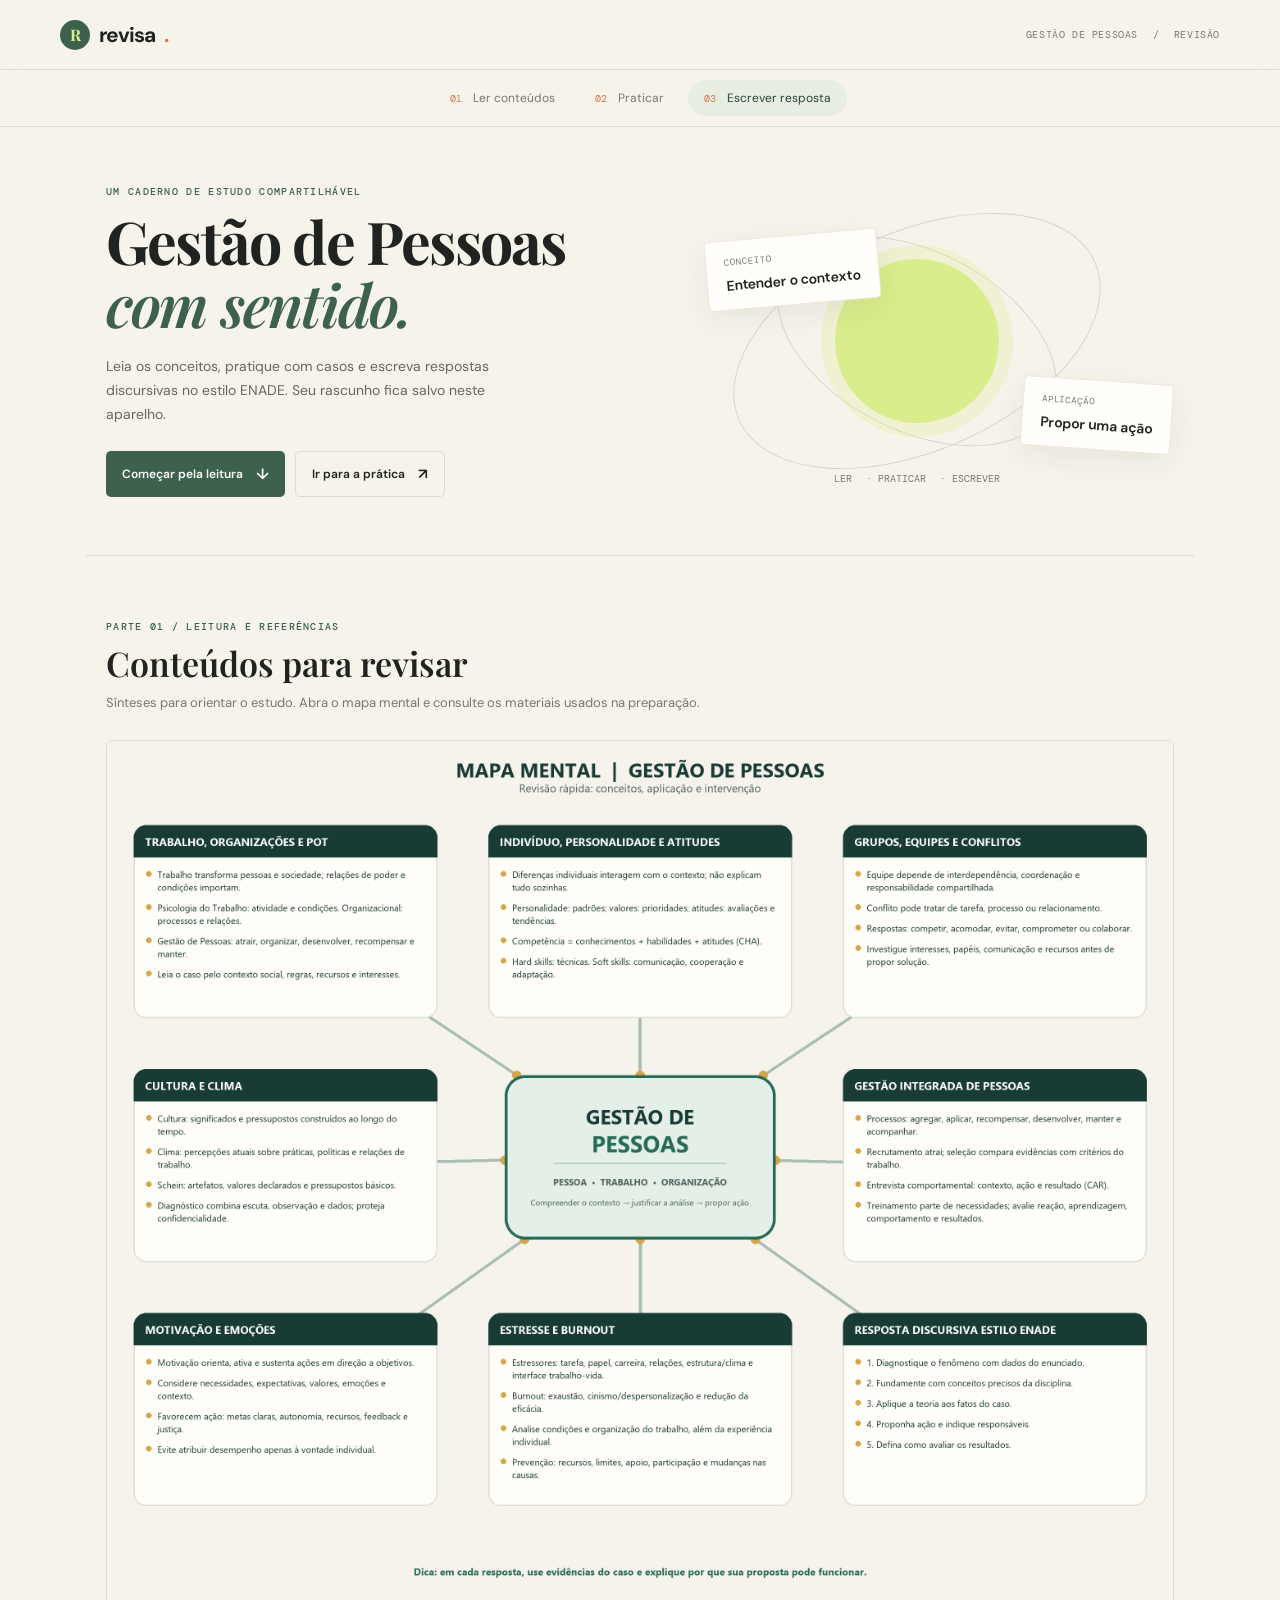
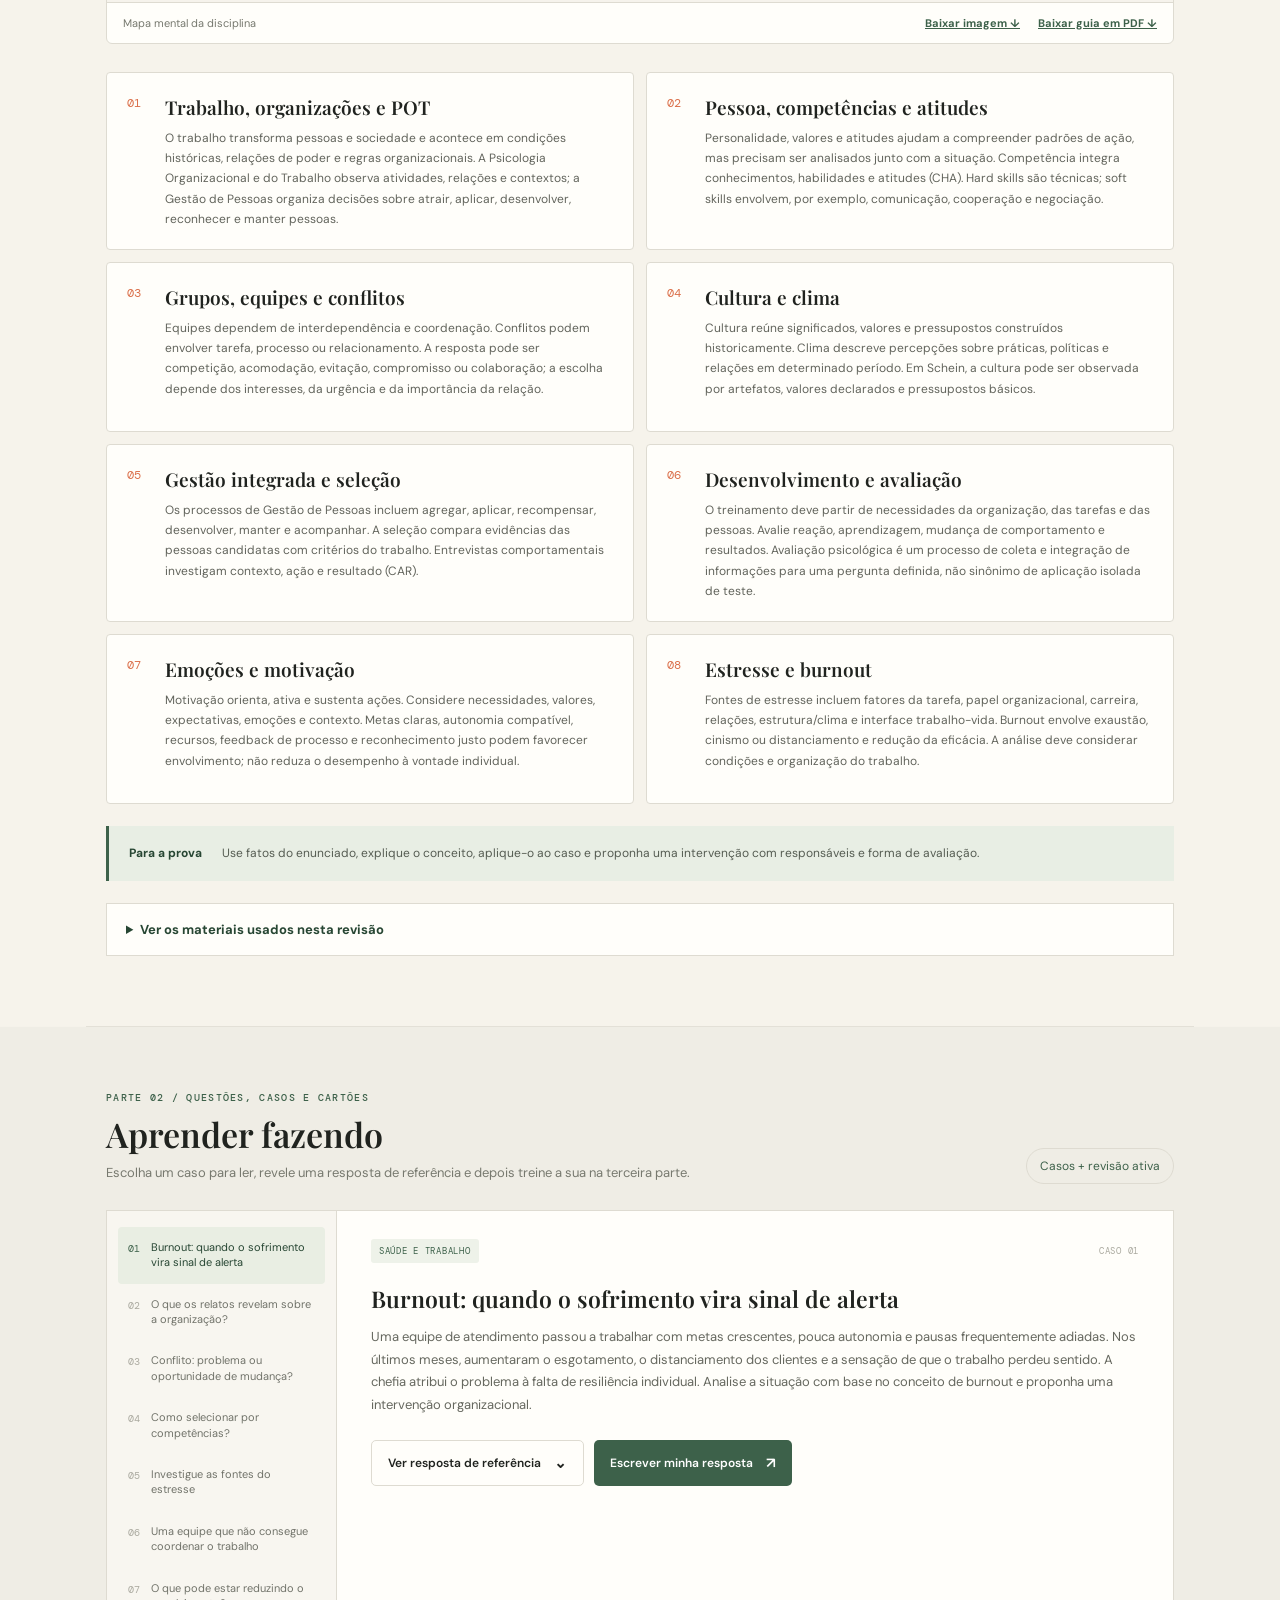
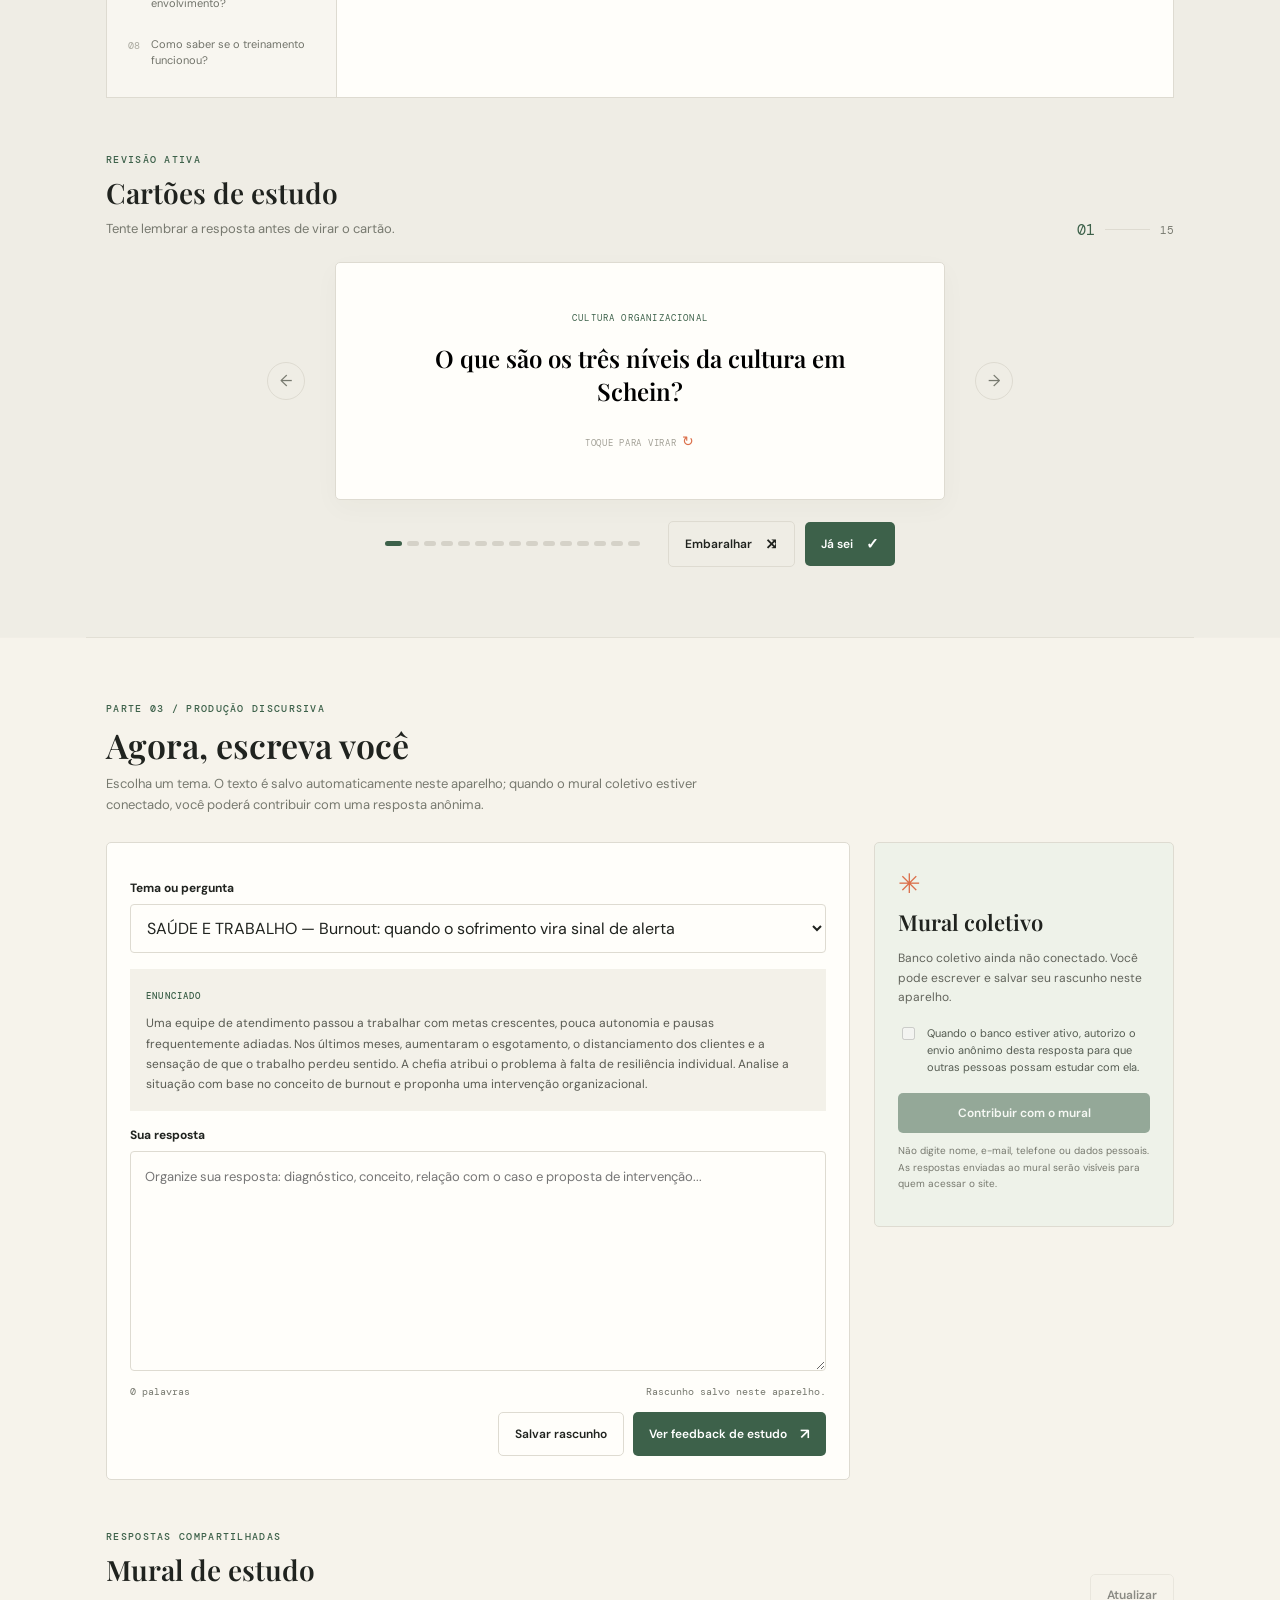
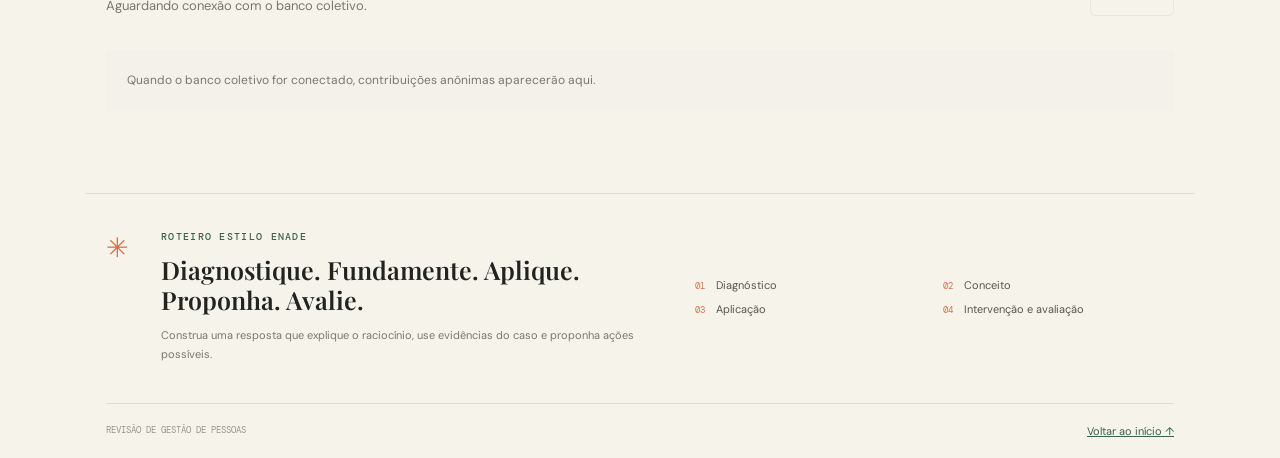
==== index.html @ c1f62694 "Expand study platform with content cases and writing" ====
<!doctype html>
<html lang="pt-BR">
<head>
  <meta charset="utf-8">
  <meta name="viewport" content="width=device-width, initial-scale=1">
  <meta name="theme-color" content="#f6f3eb">
  <meta name="description" content="Conteúdos, questões, cartões e escrita discursiva para estudar Gestão de Pessoas.">
  <title>Revisa — Gestão de Pessoas</title>
  <link rel="preconnect" href="https://fonts.googleapis.com">
  <link rel="preconnect" href="https://fonts.gstatic.com" crossorigin>
  <link href="https://fonts.googleapis.com/css2?family=DM+Mono:wght@400;500&family=DM+Sans:wght@400;500;600;700&family=Playfair+Display:wght@600;700&display=swap" rel="stylesheet">
  <link rel="stylesheet" href="styles.css">
  <script src="supabase-config.js"></script>
  <script src="app.js" defer></script>
</head>
<body>
  <header class="topbar">
    <a class="brand" href="#inicio" aria-label="Revisa, início"><span class="brand-mark">R</span>revisa<span class="brand-dot">.</span></a>
    <span class="course-label">GESTÃO DE PESSOAS <span class="topbar-sep">/</span> REVISÃO</span>
  </header>
  <nav class="part-nav" aria-label="Partes do site">
    <a class="part-link active" href="#conteudos"><span>01</span> Ler conteúdos</a>
    <a class="part-link" href="#pratica"><span>02</span> Praticar</a>
    <a class="part-link" href="#escrever"><span>03</span> Escrever resposta</a>
  </nav>
  <main id="inicio">
    <section class="hero" id="apresentacao">
      <div class="hero-copy">
        <p class="eyebrow">UM CADERNO DE ESTUDO COMPARTILHÁVEL</p>
        <h1>Gestão de Pessoas<br><em>com sentido.</em></h1>
        <p class="hero-text">Leia os conceitos, pratique com casos e escreva respostas discursivas no estilo ENADE. Seu rascunho fica salvo neste aparelho.</p>
        <div class="hero-actions"><a class="button primary" href="#conteudos">Começar pela leitura <span>↓</span></a><a class="button quiet" href="#pratica">Ir para a prática <span>↗</span></a></div>
      </div>
      <div class="hero-art" aria-hidden="true"><div class="orbit orbit-one"></div><div class="orbit orbit-two"></div><div class="sun"></div><div class="float-card card-a"><span>CONCEITO</span><b>Entender o contexto</b></div><div class="float-card card-b"><span>APLICAÇÃO</span><b>Propor uma ação</b></div><p class="art-caption">LER <span>·</span> PRATICAR <span>·</span> ESCREVER</p></div>
    </section>

    <section class="content-section" id="conteudos">
      <div class="section-heading"><div><p class="eyebrow">PARTE 01 / LEITURA E REFERÊNCIAS</p><h2>Conteúdos para revisar</h2><p class="section-sub">Sínteses para orientar o estudo. Abra o mapa mental e consulte os materiais usados na preparação.</p></div></div>
      <figure class="mindmap-card"><img src="assets/Mapa-Mental-Gestao-de-Pessoas.png" alt="Mapa mental com os temas de Gestão de Pessoas, do trabalho e cultura até motivação, burnout e resposta estilo ENADE" loading="lazy"><figcaption><span>Mapa mental da disciplina</span><span class="download-links"><a href="assets/Mapa-Mental-Gestao-de-Pessoas.png" download>Baixar imagem ↓</a><a href="assets/Guia-Revisao-Gestao-de-Pessoas.pdf" download>Baixar guia em PDF ↓</a></span></figcaption></figure>
      <div class="topic-grid">
        <article class="topic-card"><span class="topic-number">01</span><h3>Trabalho, organizações e POT</h3><p>O trabalho transforma pessoas e sociedade e acontece em condições históricas, relações de poder e regras organizacionais. A Psicologia Organizacional e do Trabalho observa atividades, relações e contextos; a Gestão de Pessoas organiza decisões sobre atrair, aplicar, desenvolver, reconhecer e manter pessoas.</p></article>
        <article class="topic-card"><span class="topic-number">02</span><h3>Pessoa, competências e atitudes</h3><p>Personalidade, valores e atitudes ajudam a compreender padrões de ação, mas precisam ser analisados junto com a situação. Competência integra conhecimentos, habilidades e atitudes (CHA). Hard skills são técnicas; soft skills envolvem, por exemplo, comunicação, cooperação e negociação.</p></article>
        <article class="topic-card"><span class="topic-number">03</span><h3>Grupos, equipes e conflitos</h3><p>Equipes dependem de interdependência e coordenação. Conflitos podem envolver tarefa, processo ou relacionamento. A resposta pode ser competição, acomodação, evitação, compromisso ou colaboração; a escolha depende dos interesses, da urgência e da importância da relação.</p></article>
        <article class="topic-card"><span class="topic-number">04</span><h3>Cultura e clima</h3><p>Cultura reúne significados, valores e pressupostos construídos historicamente. Clima descreve percepções sobre práticas, políticas e relações em determinado período. Em Schein, a cultura pode ser observada por artefatos, valores declarados e pressupostos básicos.</p></article>
        <article class="topic-card"><span class="topic-number">05</span><h3>Gestão integrada e seleção</h3><p>Os processos de Gestão de Pessoas incluem agregar, aplicar, recompensar, desenvolver, manter e acompanhar. A seleção compara evidências das pessoas candidatas com critérios do trabalho. Entrevistas comportamentais investigam contexto, ação e resultado (CAR).</p></article>
        <article class="topic-card"><span class="topic-number">06</span><h3>Desenvolvimento e avaliação</h3><p>O treinamento deve partir de necessidades da organização, das tarefas e das pessoas. Avalie reação, aprendizagem, mudança de comportamento e resultados. Avaliação psicológica é um processo de coleta e integração de informações para uma pergunta definida, não sinônimo de aplicação isolada de teste.</p></article>
        <article class="topic-card"><span class="topic-number">07</span><h3>Emoções e motivação</h3><p>Motivação orienta, ativa e sustenta ações. Considere necessidades, valores, expectativas, emoções e contexto. Metas claras, autonomia compatível, recursos, feedback de processo e reconhecimento justo podem favorecer envolvimento; não reduza o desempenho à vontade individual.</p></article>
        <article class="topic-card"><span class="topic-number">08</span><h3>Estresse e burnout</h3><p>Fontes de estresse incluem fatores da tarefa, papel organizacional, carreira, relações, estrutura/clima e interface trabalho-vida. Burnout envolve exaustão, cinismo ou distanciamento e redução da eficácia. A análise deve considerar condições e organização do trabalho.</p></article>
      </div>
      <aside class="study-callout"><strong>Para a prova</strong><span>Use fatos do enunciado, explique o conceito, aplique-o ao caso e proponha uma intervenção com responsáveis e forma de avaliação.</span></aside>
      <details class="sources"><summary>Ver os materiais usados nesta revisão</summary><div class="source-content"><p>As sínteses, os cartões, os estudos de caso e o mapa mental foram preparados a partir dos materiais da disciplina abaixo. Consulte os arquivos da aula para aprofundar cada tema.</p><ul>
        <li>Estudo dirigido — Gestão de Pessoas (2026.2)</li>
        <li>Contrato Pedagógico 26.2 — Gestão de Pessoas</li>
        <li>Cronograma 2026-2 — UC Gestão de Pessoas</li>
        <li>Atividade de Consultoria em Psicologia Organizacional</li>
        <li>Aula: Sentimentos, Emoções e Motivação</li>
        <li>Aula: Ética Profissional e Competências para a atuação do psicólogo</li>
        <li>E-book: Competências para a atuação em Psicologia Organizacional e do Trabalho</li>
        <li>Aula: Avaliação Psicológica nas Organizações</li>
        <li>Aula: Dinâmica de Grupo nas Organizações</li>
        <li>Aula: Relações Interpessoais e Conflito</li>
        <li>Aula: Seleção por Competência</li>
      </ul><p class="source-note">O estudo dirigido orienta a priorização dos conteúdos. As respostas-modelo do site são exemplos para estudo, não gabaritos oficiais.</p></div></details>
    </section>

    <section id="pratica" class="content-section alternate">
      <div class="section-heading"><div><p class="eyebrow">PARTE 02 / QUESTÕES, CASOS E CARTÕES</p><h2>Aprender fazendo</h2><p class="section-sub">Escolha um caso para ler, revele uma resposta de referência e depois treine a sua na terceira parte.</p></div><div class="pill">Casos + revisão ativa</div></div>
      <div class="practice-layout"><aside class="question-list" id="questionList" aria-label="Escolher estudo de caso"></aside><article class="question-panel"><div class="question-meta"><span id="questionCategory" class="tag">ESTUDO DE CASO</span><span id="questionNumber">CASO 01</span></div><h3 id="questionTitle"></h3><p id="questionPrompt" class="case-text"></p><div class="case-actions"><button id="showModel" class="button quiet">Ver resposta de referência <span>⌄</span></button><button id="goWrite" class="button primary">Escrever minha resposta <span>↗</span></button></div><div id="modelAnswer" class="model-answer" hidden></div></article></div>
      <div class="flashcard-section"><div class="section-heading compact"><div><p class="eyebrow">REVISÃO ATIVA</p><h2>Cartões de estudo</h2><p class="section-sub">Tente lembrar a resposta antes de virar o cartão.</p></div><div class="card-counter"><span id="currentCard">01</span><span class="counter-line"></span><span id="totalCards">15</span></div></div><div class="flashcard-wrap"><button class="round-arrow" id="prevCard" aria-label="Cartão anterior">←</button><button class="flashcard" id="flashcard" aria-label="Virar cartão"><span id="cardTopic" class="card-topic"></span><span id="cardFace" class="card-face"></span><span id="cardHint" class="card-hint">TOQUE PARA VIRAR <span>↻</span></span></button><button class="round-arrow" id="nextCard" aria-label="Próximo cartão">→</button></div><div class="card-controls"><div class="dots" id="cardDots"></div><button class="button quiet" id="shuffleCards">Embaralhar <span>⤨</span></button><button class="button primary" id="knowCard">Já sei <span>✓</span></button></div></div>
    </section>

    <section id="escrever" class="content-section">
      <div class="section-heading"><div><p class="eyebrow">PARTE 03 / PRODUÇÃO DISCURSIVA</p><h2>Agora, escreva você</h2><p class="section-sub">Escolha um tema. O texto é salvo automaticamente neste aparelho; quando o mural coletivo estiver conectado, você poderá contribuir com uma resposta anônima.</p></div></div>
      <div class="writing-layout"><div class="writing-controls"><label for="writingTopic">Tema ou pergunta</label><select id="writingTopic"></select><div class="writing-prompt"><span class="eyebrow">ENUNCIADO</span><p id="writingPrompt"></p></div><label for="writingAnswer">Sua resposta</label><textarea id="writingAnswer" maxlength="6000" placeholder="Organize sua resposta: diagnóstico, conceito, relação com o caso e proposta de intervenção..."></textarea><div class="write-meta"><span id="writeWordCount">0 palavras</span><span id="saveStatus" role="status">Rascunho salvo neste aparelho.</span></div><div class="write-actions"><button id="saveDraft" class="button quiet">Salvar rascunho</button><button id="checkWriting" class="button primary">Ver feedback de estudo <span>↗</span></button></div><div id="writingFeedback" class="feedback" hidden aria-live="polite"></div></div><aside class="contribute-panel"><div class="contribute-icon">✳</div><h3>Mural coletivo</h3><p id="cloudStatus">Banco coletivo ainda não conectado. Você pode escrever e salvar seu rascunho neste aparelho.</p><label class="consent-row"><input type="checkbox" id="shareAnswer" disabled><span>Quando o banco estiver ativo, autorizo o envio anônimo desta resposta para que outras pessoas possam estudar com ela.</span></label><button id="submitContribution" class="button primary" disabled>Contribuir com o mural</button><p class="privacy-note">Não digite nome, e-mail, telefone ou dados pessoais. As respostas enviadas ao mural serão visíveis para quem acessar o site.</p></aside></div>
      <section class="community-board" aria-labelledby="communityTitle"><div class="section-heading compact"><div><p class="eyebrow">RESPOSTAS COMPARTILHADAS</p><h2 id="communityTitle">Mural de estudo</h2><p class="section-sub" id="communityState">Aguardando conexão com o banco coletivo.</p></div><button id="refreshCommunity" class="button quiet" disabled>Atualizar</button></div><div id="communityAnswers" class="community-list"><p class="empty-state">Quando o banco coletivo for conectado, contribuições anônimas aparecerão aqui.</p></div></section>
    </section>

    <section class="method-section"><div class="method-mark">✳</div><div><p class="eyebrow">ROTEIRO ESTILO ENADE</p><h2>Diagnostique. Fundamente. Aplique. Proponha. Avalie.</h2><p>Construa uma resposta que explique o raciocínio, use evidências do caso e proponha ações possíveis.</p></div><div class="method-steps"><span><b>01</b> Diagnóstico</span><span><b>02</b> Conceito</span><span><b>03</b> Aplicação</span><span><b>04</b> Intervenção e avaliação</span></div></section>
    <footer><span>REVISÃO DE GESTÃO DE PESSOAS</span><a href="#conteudos">Voltar ao início ↑</a></footer>
  </main>
</body>
</html>
---- styles.css ----
:root{--paper:#f6f3eb;--ink:#20231f;--muted:#77796f;--line:#dedbd1;--green:#3d614a;--dark:#274633;--lime:#d9ed8c;--orange:#db704b;--white:#fffefa;--mono:'DM Mono',monospace;--sans:'DM Sans',sans-serif;--serif:'Playfair Display',serif}*{box-sizing:border-box}html{scroll-behavior:smooth;scroll-padding-top:125px}body{margin:0;background:var(--paper);color:var(--ink);font-family:var(--sans)}button,textarea,select{font:inherit}a{color:inherit}.topbar{height:70px;padding:0 max(calc((100% - 1160px)/2),32px);display:flex;align-items:center;border-bottom:1px solid var(--line);gap:22px}.brand{display:flex;align-items:center;gap:9px;text-decoration:none;color:var(--ink);font-size:21px;font-weight:700;letter-spacing:-1px}.brand-mark{height:30px;width:30px;border-radius:50%;background:var(--green);color:var(--lime);display:grid;place-items:center;font:700 16px var(--serif)}.brand-dot{color:var(--orange)}.course-label{font:10px var(--mono);color:var(--muted);margin-left:auto;letter-spacing:.06em}.topbar-sep{padding:0 8px}.part-nav{position:sticky;top:0;z-index:10;display:flex;justify-content:center;gap:8px;padding:10px 16px;background:#f6f3ebed;border-bottom:1px solid var(--line);backdrop-filter:blur(12px)}.part-link{padding:10px 16px;text-decoration:none;color:var(--muted);font-size:12px;border-radius:30px}.part-link span{font:10px var(--mono);color:var(--orange);padding-right:8px}.part-link:hover,.part-link.active{background:#e8ede2;color:var(--dark)}main{max-width:1160px;margin:auto;padding:0 26px}.hero{min-height:395px;display:grid;grid-template-columns:1fr 1fr;align-items:center;border-bottom:1px solid var(--line);overflow:hidden}.hero-copy{padding:58px 0 58px 20px}.eyebrow{font:500 10px var(--mono);letter-spacing:.13em;color:var(--green);margin:0 0 12px}.hero h1{font:700 clamp(40px,5vw,59px)/1.06 var(--serif);letter-spacing:-1.8px;margin:0}.hero h1 em{color:var(--green);font-weight:600}.hero-text{color:#66685f;max-width:440px;line-height:1.7;font-size:14px;margin:20px 0 25px}.hero-actions,.case-actions{display:flex;gap:10px;flex-wrap:wrap}.button{display:inline-flex;align-items:center;justify-content:center;border:0;text-decoration:none;padding:12px 16px;border-radius:5px;cursor:pointer;font-size:12px;font-weight:600;transition:transform .15s,background .15s}.button:hover{transform:translateY(-2px)}.button span{padding-left:13px;font-size:15px}.primary{background:var(--green);color:white}.primary:hover{background:var(--dark)}.quiet{background:transparent;border:1px solid var(--line);color:var(--ink)}.button:disabled{opacity:.5;cursor:not-allowed;transform:none}.hero-art{height:330px;position:relative;display:grid;place-items:center}.orbit{border:1px solid #d9d6ca;border-radius:50%;position:absolute;transform:rotate(-24deg)}.orbit-one{width:390px;height:220px}.orbit-two{width:300px;height:180px;transform:rotate(27deg)}.sun{width:164px;height:164px;background:var(--lime);border-radius:50%;position:absolute;box-shadow:0 0 0 14px #d9ed8c44}.float-card{position:absolute;z-index:2;display:flex;flex-direction:column;gap:8px;padding:15px 18px;background:var(--white);box-shadow:0 9px 30px #25291a12;border:1px solid #ece9df;border-radius:5px;transform:rotate(-5deg)}.float-card span{font:9px var(--mono);letter-spacing:.1em;color:var(--muted)}.float-card b{font:600 14px var(--sans)}.card-a{top:59px;left:12%}.card-b{right:4%;bottom:56px;transform:rotate(4deg)}.art-caption{position:absolute;bottom:11px;font:10px var(--mono);color:var(--muted)}.art-caption span{color:var(--orange);padding-left:8px}.content-section{padding:64px 20px 70px;border-bottom:1px solid var(--line);scroll-margin-top:75px}.alternate{background:#efede5;box-shadow:0 0 0 100vmax #efede5;clip-path:inset(0 -100vmax)}.section-heading{display:flex;justify-content:space-between;align-items:end;gap:15px;margin-bottom:26px}.section-heading h2{font:600 34px/1.1 var(--serif);margin:0}.section-sub{color:var(--muted);font-size:13px;line-height:1.6;margin:10px 0 0;max-width:650px}.pill{border:1px solid var(--line);border-radius:30px;padding:9px 13px;color:var(--green);font-size:12px;white-space:nowrap}.mindmap-card{margin:0 0 28px;background:var(--white);border:1px solid var(--line);border-radius:6px;overflow:hidden}.mindmap-card img{display:block;width:100%;height:auto}.mindmap-card figcaption{display:flex;justify-content:space-between;gap:12px;padding:13px 16px;border-top:1px solid var(--line);font-size:11px;color:var(--muted)}.mindmap-card a{color:var(--green);font-weight:700}.topic-grid{display:grid;grid-template-columns:repeat(2,1fr);gap:12px}.topic-card{position:relative;background:var(--white);border:1px solid var(--line);padding:21px 23px 19px 58px;min-height:170px;border-radius:4px}.topic-card h3{font:600 19px var(--serif);margin:0 0 8px}.topic-card p{font-size:12px;line-height:1.7;color:#62645c;margin:0}.topic-number{position:absolute;left:20px;top:22px;font:12px var(--mono);color:var(--orange)}.study-callout{display:flex;gap:20px;align-items:baseline;margin:22px 0;padding:18px 20px;background:#e8eee4;border-left:3px solid var(--green);font-size:12px;line-height:1.6;color:#555c52}.study-callout strong{color:var(--dark);white-space:nowrap}.sources{border:1px solid var(--line);background:var(--white);margin-top:18px}.sources summary{padding:17px 19px;cursor:pointer;font-size:13px;font-weight:700;color:var(--dark)}.source-content{padding:0 20px 18px;font-size:12px;line-height:1.7;color:#62645c}.source-content ul{columns:2;padding-left:18px}.source-content li{break-inside:avoid;padding:2px 9px 2px 0}.source-note{padding:12px;background:#f2f0e8}.practice-layout{display:grid;grid-template-columns:230px 1fr;border:1px solid var(--line);background:var(--white);min-height:380px}.question-list{padding:16px 11px;border-right:1px solid var(--line);background:#f8f6f0}.question-choice{width:100%;text-align:left;background:none;border:0;padding:13px 10px;border-radius:4px;cursor:pointer;display:flex;gap:11px;align-items:flex-start;color:#71736a}.question-choice .q-index{font:10px var(--mono);color:#aaa99f;padding-top:2px}.question-choice span:last-child{font-size:11px;line-height:1.4}.question-choice.active{background:#e9eee3;color:var(--dark)}.question-choice.active .q-index{color:var(--green)}.question-panel{padding:28px 34px}.question-meta{display:flex;justify-content:space-between;align-items:center;font:9px var(--mono);letter-spacing:.08em;color:#aaa99f;gap:10px}.tag{background:#eef2e9;border-radius:3px;color:var(--green);padding:6px 8px}.question-panel h3{font:600 23px/1.35 var(--serif);margin:20px 0 12px}.case-text{font-size:13px;line-height:1.75;color:#66685f;margin:0 0 23px}.case-actions{display:flex;gap:10px;flex-wrap:wrap}.model-answer{margin-top:22px;background:#f6f5ee;padding:18px;border-left:3px solid var(--green);font-size:12px;line-height:1.75;color:#56584f}.flashcard-section{padding-top:55px}.compact{margin-bottom:22px}.compact h2{font-size:28px}.card-counter{display:flex;align-items:center;gap:10px;font:11px var(--mono);color:var(--muted)}.counter-line{width:45px;border-top:1px solid var(--line)}.card-counter span:first-child{font-size:15px;color:var(--green)}.flashcard-wrap{display:flex;align-items:center;justify-content:center;gap:30px}.round-arrow{border:1px solid var(--line);border-radius:50%;width:38px;height:38px;background:transparent;color:var(--muted);cursor:pointer;font-size:16px}.flashcard{width:min(610px,75%);min-height:238px;border:1px solid var(--line);border-radius:5px;background:var(--white);display:flex;flex-direction:column;align-items:center;justify-content:center;text-align:center;padding:30px 65px;cursor:pointer;box-shadow:0 8px 26px #35341d08}.flashcard.flipped{background:#edf1e7}.card-topic{font:9px var(--mono);letter-spacing:.13em;color:var(--green);margin-bottom:18px}.card-face{font:600 24px/1.4 var(--serif);max-width:480px}.card-hint{font:9px var(--mono);letter-spacing:.08em;color:#a3a197;margin-top:23px}.card-hint span{color:var(--orange);font-size:14px}.card-controls{display:flex;justify-content:center;align-items:center;gap:10px;margin:21px 0 0;flex-wrap:wrap}.dots{display:flex;gap:5px;margin-right:18px}.dot{height:5px;width:5px;border:0;border-radius:5px;background:#d5d2c8;cursor:pointer}.dot.active{width:17px;background:var(--green)}.writing-layout{display:grid;grid-template-columns:minmax(0,1fr) 300px;gap:24px}.writing-controls,.contribute-panel{border:1px solid var(--line);background:var(--white);padding:23px;border-radius:5px}.writing-controls>label{display:block;font-size:12px;font-weight:700;margin:14px 0 8px}.writing-controls select{width:100%;padding:12px;border:1px solid var(--line);background:#fffefa;color:var(--ink);border-radius:4px}.writing-prompt{margin:16px 0;padding:16px;background:#f3f1e9;font-size:12px;line-height:1.7;color:#595b53}.writing-prompt .eyebrow{font-size:9px}.writing-prompt p{margin:8px 0 0}.writing-controls textarea{width:100%;min-height:220px;resize:vertical;border:1px solid var(--line);border-radius:4px;background:#fffefa;padding:14px;font-size:13px;line-height:1.7;color:var(--ink);outline:none}.writing-controls textarea:focus{border-color:#78917a;box-shadow:0 0 0 2px #3d614a14}.write-meta{display:flex;justify-content:space-between;gap:12px;color:var(--muted);font:10px var(--mono);margin-top:9px}.write-actions{display:flex;justify-content:flex-end;gap:9px;margin-top:14px;flex-wrap:wrap}.contribute-panel{align-self:start;background:#eef2e9}.contribute-icon{font-size:27px;color:var(--orange)}.contribute-panel h3{font:600 22px var(--serif);margin:6px 0}.contribute-panel p{font-size:12px;line-height:1.65;color:#62645c}.consent-row{display:flex;gap:9px;align-items:flex-start;margin:17px 0;font-size:11px;line-height:1.55;color:#555c52}.consent-row input{margin-top:2px;accent-color:var(--green)}.contribute-panel .button{width:100%}.privacy-note{font-size:10px!important;color:#77796f!important}.feedback{margin-top:18px;border-top:1px solid var(--line);padding:18px 2px 2px}.feedback-head{display:flex;align-items:center;gap:8px;font-size:13px;font-weight:700;flex-wrap:wrap}.score-chip{font:10px var(--mono);padding:5px 8px;border-radius:20px;background:#edf2e8;color:var(--green)}.score-chip.low{background:#fbede5;color:#9b5538}.feedback p,.feedback ul{color:#5c5e56;font-size:12px;line-height:1.7}.feedback .model-answer{margin-top:12px}.community-board{margin-top:50px}.community-list{display:grid;gap:10px}.community-answer{padding:17px 19px;background:var(--white);border:1px solid var(--line);border-radius:4px}.community-answer h3{font:600 16px var(--serif);margin:0 0 8px}.community-answer p{font-size:12px;line-height:1.7;white-space:pre-wrap;color:#56584f;margin:0}.community-answer time{display:block;margin-top:10px;font:9px var(--mono);color:#8a8b81}.empty-state{padding:21px;background:#f3f1e9;color:var(--muted);font-size:12px;line-height:1.6}.method-section{margin:0 20px;padding:36px 0 40px;display:grid;grid-template-columns:40px 1fr 1fr;gap:15px;align-items:center;border-bottom:1px solid var(--line)}.method-mark{font-size:27px;color:var(--orange);align-self:start}.method-section h2{font:600 25px/1.2 var(--serif);margin:0}.method-section p:not(.eyebrow){font-size:11px;color:var(--muted);line-height:1.65;max-width:480px;margin-bottom:0}.method-steps{display:grid;grid-template-columns:1fr 1fr;gap:10px 16px;padding-left:20px}.method-steps span{font-size:11px;color:#55574f}.method-steps b{font:9px var(--mono);color:var(--orange);margin-right:8px}footer{display:flex;justify-content:space-between;padding:20px;color:#98968c;font:9px var(--mono)}footer a{font:11px var(--sans);color:var(--green)}
.download-links{display:flex;gap:18px;flex-wrap:wrap}.download-links a{white-space:nowrap}
@media(max-width:760px){html{scroll-padding-top:115px}.topbar{padding:0 18px}.course-label{font-size:9px}.part-nav{justify-content:flex-start;overflow:auto}.part-link{white-space:nowrap;padding:10px 12px}.hero{grid-template-columns:1fr;min-height:0}.hero-copy{padding:48px 6px 0}.hero-art{height:250px}.hero h1{font-size:46px}.orbit-one{width:310px}.content-section{padding:48px 4px}.section-heading{align-items:flex-start}.section-heading h2{font-size:28px}.topic-grid{grid-template-columns:1fr}.topic-card{min-height:0}.source-content ul{columns:1}.study-callout{align-items:flex-start;flex-direction:column;gap:5px}.practice-layout{grid-template-columns:1fr}.question-list{display:flex;overflow:auto;border-right:0;border-bottom:1px solid var(--line);padding:8px}.question-choice{min-width:150px;width:auto}.question-panel{padding:22px 18px}.question-panel h3{font-size:21px}.flashcard-wrap{gap:10px}.flashcard{width:calc(100% - 84px);min-height:245px;padding:25px 23px}.card-face{font-size:21px}.card-controls{gap:5px}.dots{margin-right:7px}.writing-layout{grid-template-columns:1fr}.writing-controls,.contribute-panel{padding:17px}.write-meta{flex-direction:column}.method-section{margin:0 4px;grid-template-columns:30px 1fr;gap:10px}.method-section h2{font-size:23px}.method-steps{grid-column:2;padding:10px 0 0}footer{padding:17px 4px;font-size:8px}}
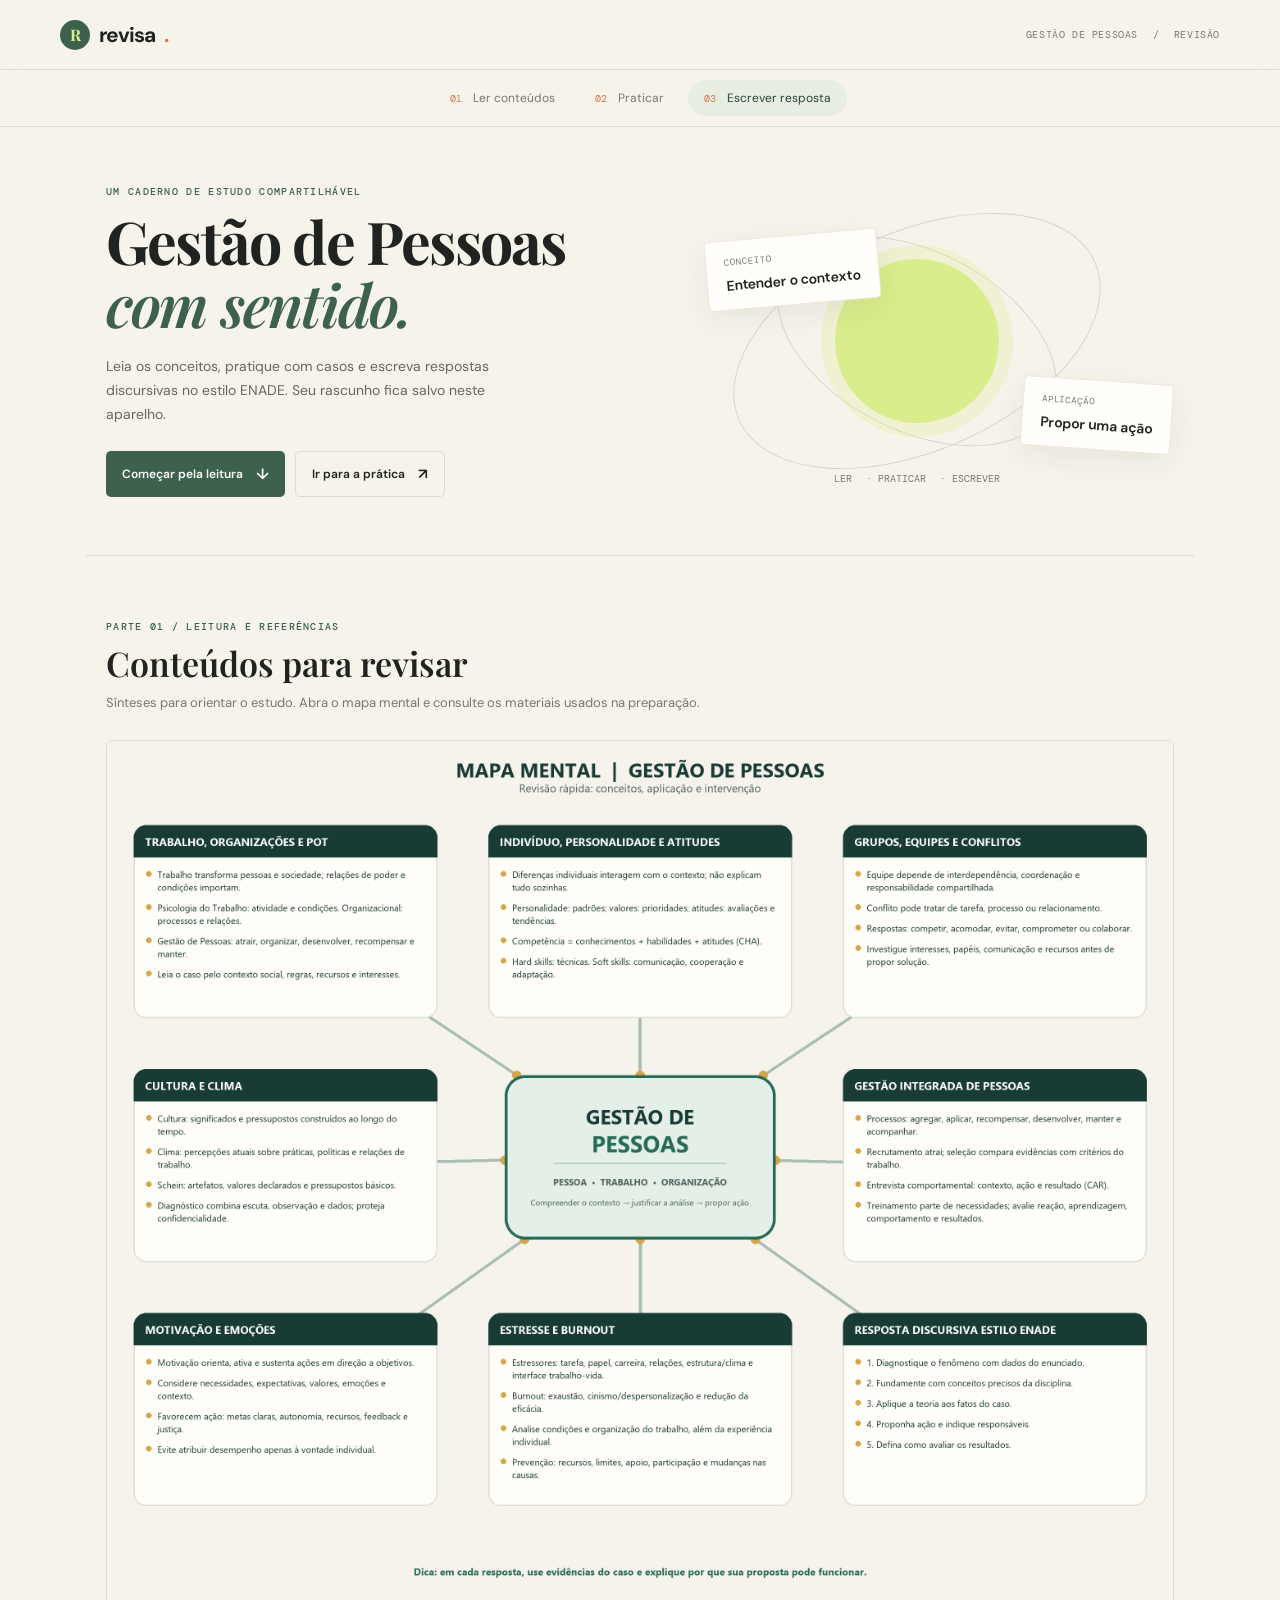
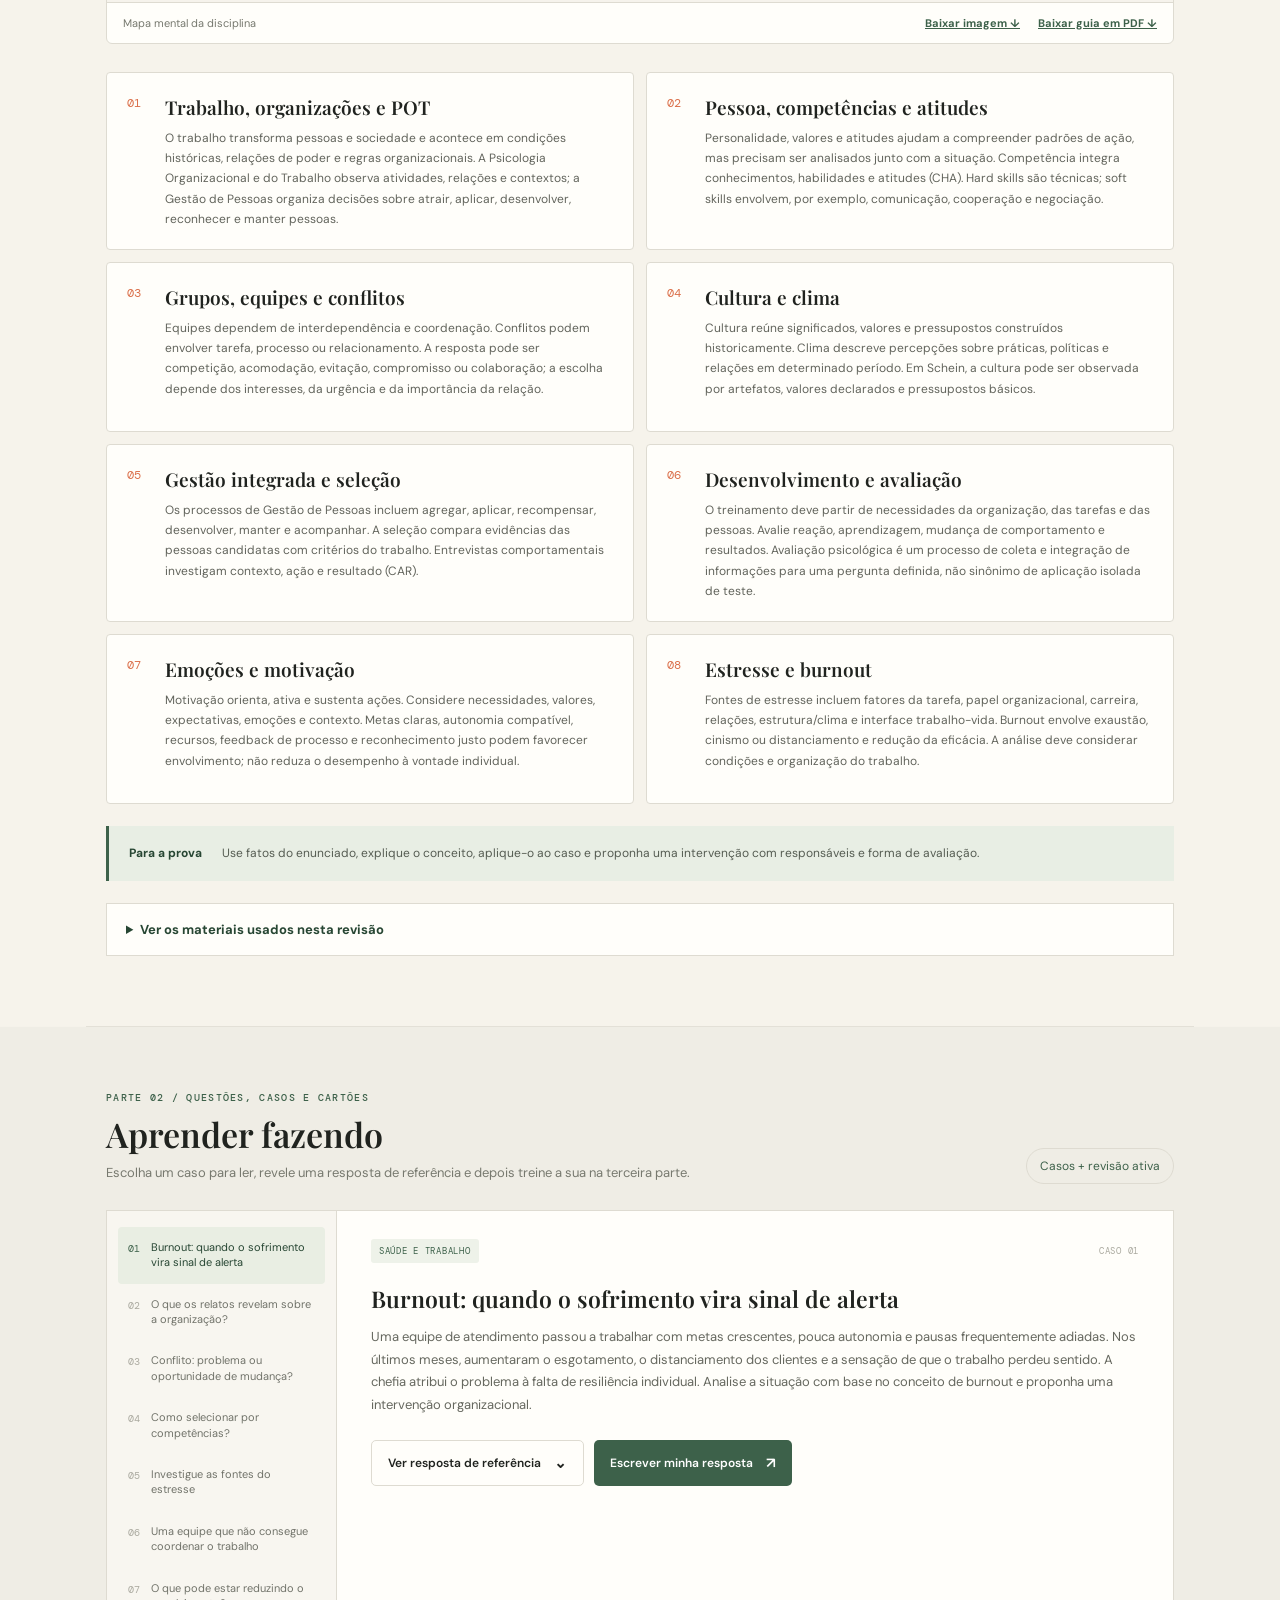
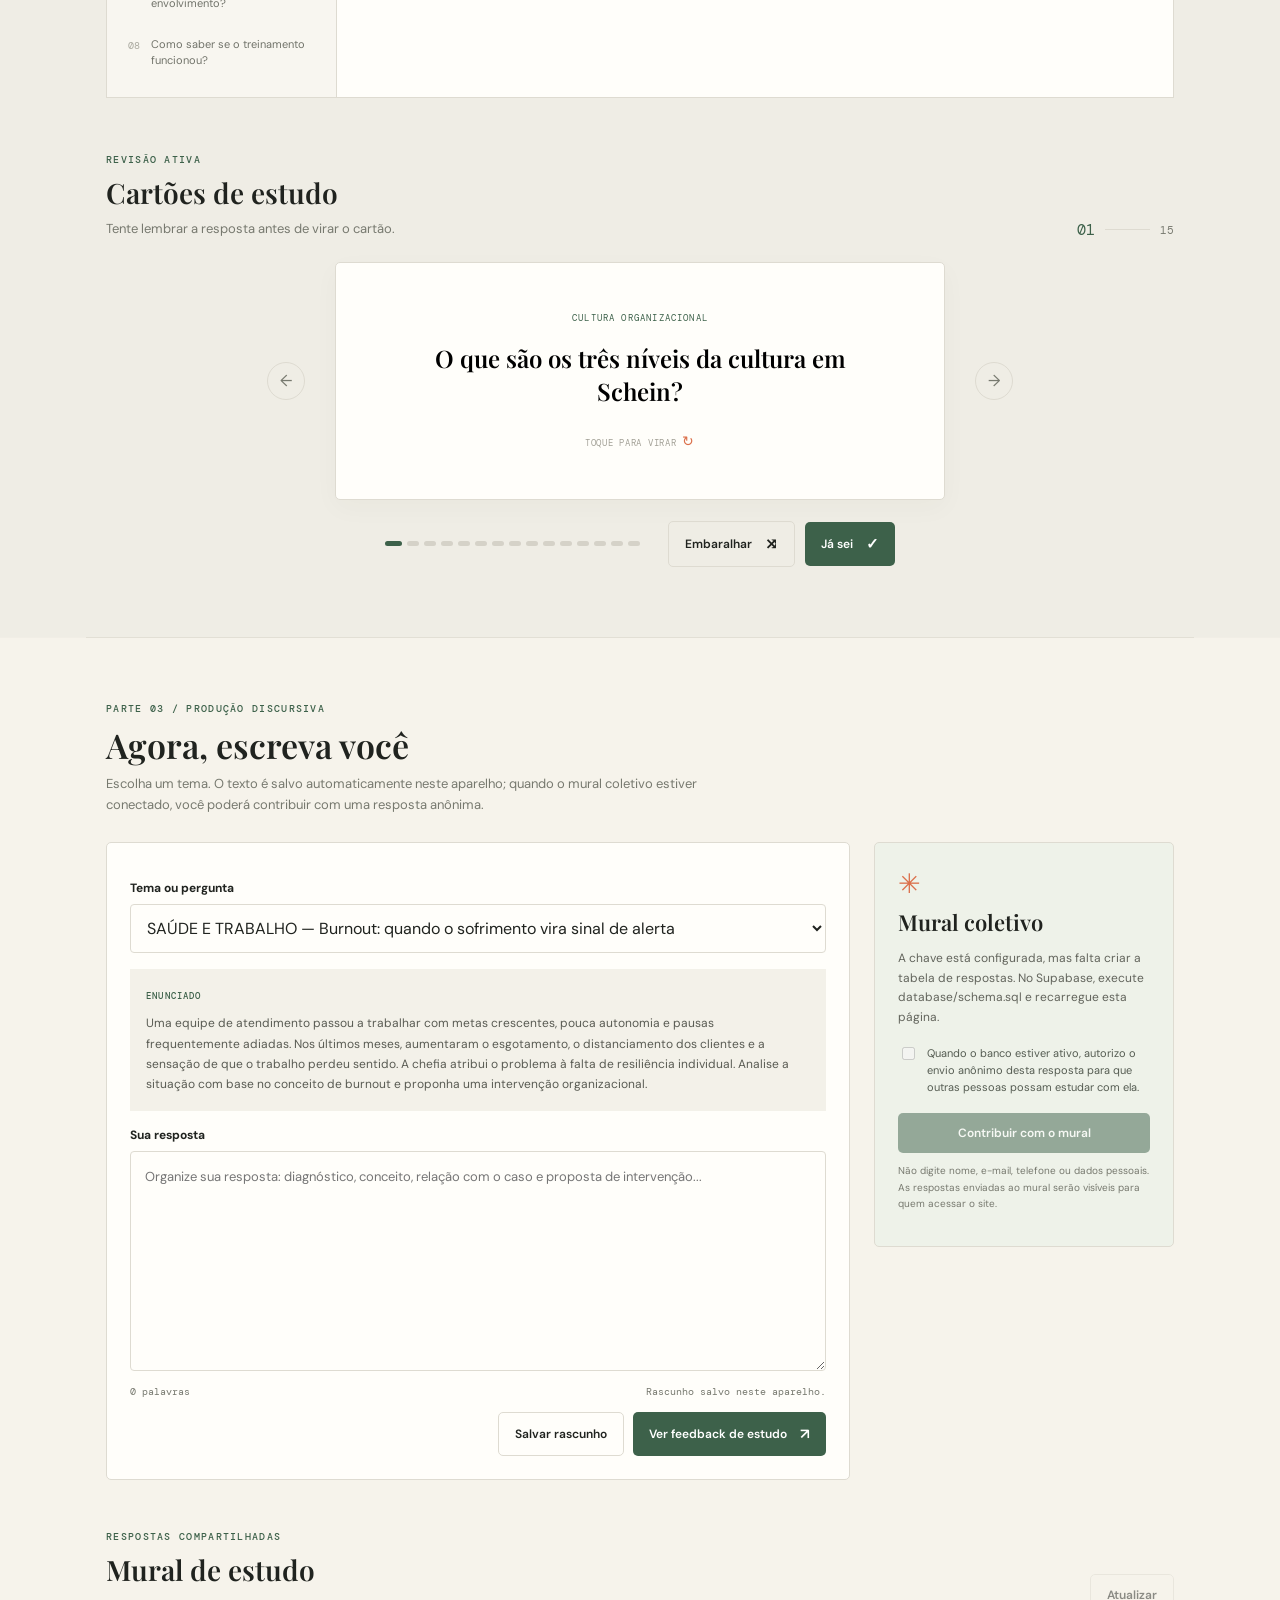
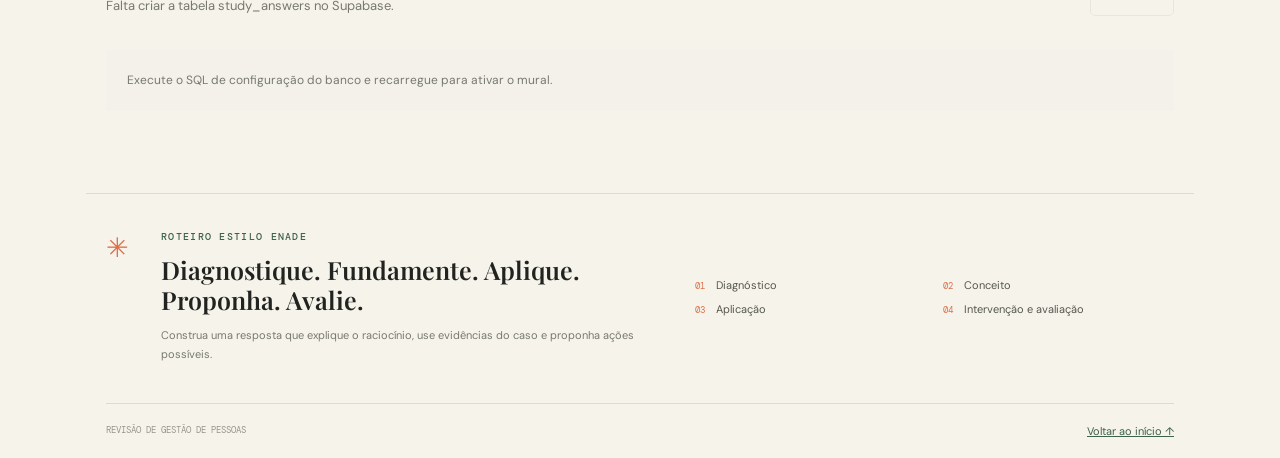
==== commit 4b104c58: "Refresh Supabase configuration on deployment" ====
--- a/index.html
+++ b/index.html
@@ -10,7 +10,7 @@
   <link rel="preconnect" href="https://fonts.gstatic.com" crossorigin>
   <link href="https://fonts.googleapis.com/css2?family=DM+Mono:wght@400;500&family=DM+Sans:wght@400;500;600;700&family=Playfair+Display:wght@600;700&display=swap" rel="stylesheet">
   <link rel="stylesheet" href="styles.css">
-  <script src="supabase-config.js"></script>
+  <script src="supabase-config.js?v=caf841a"></script>
   <script src="app.js" defer></script>
 </head>
 <body>
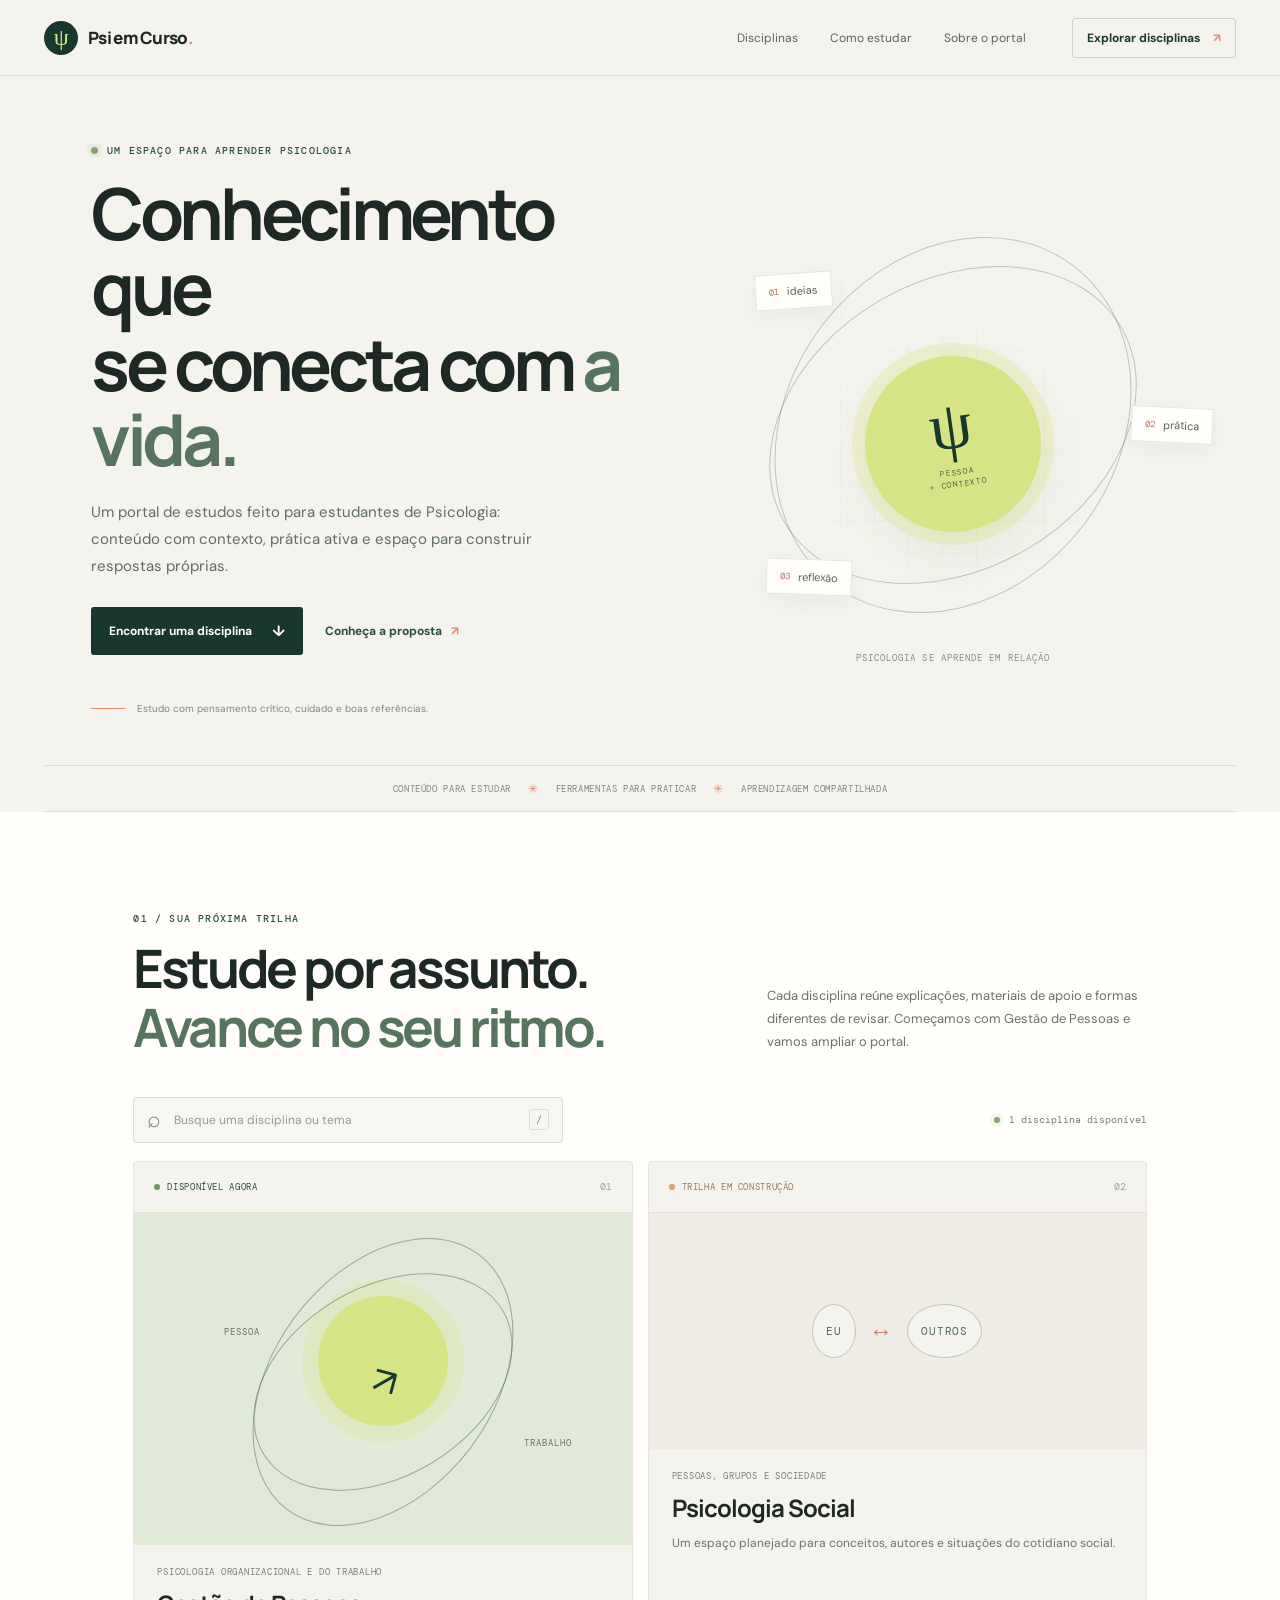
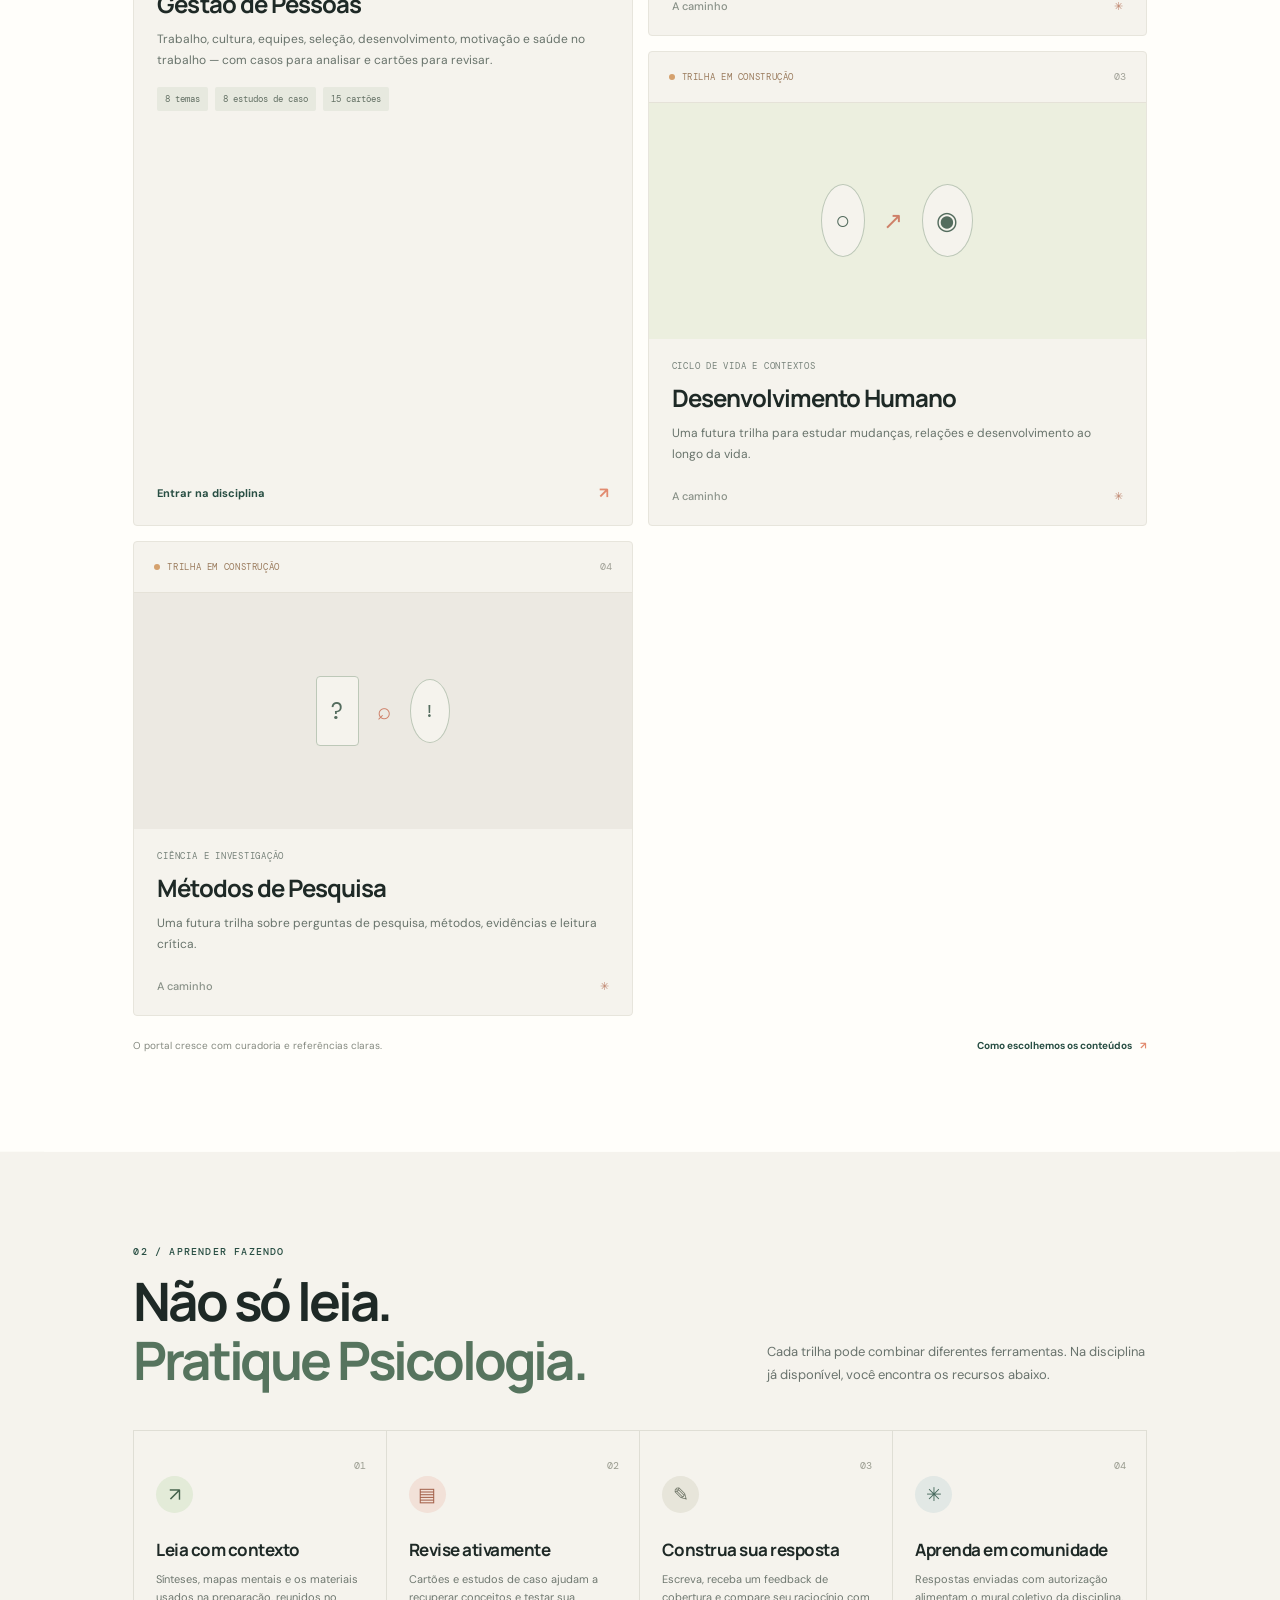
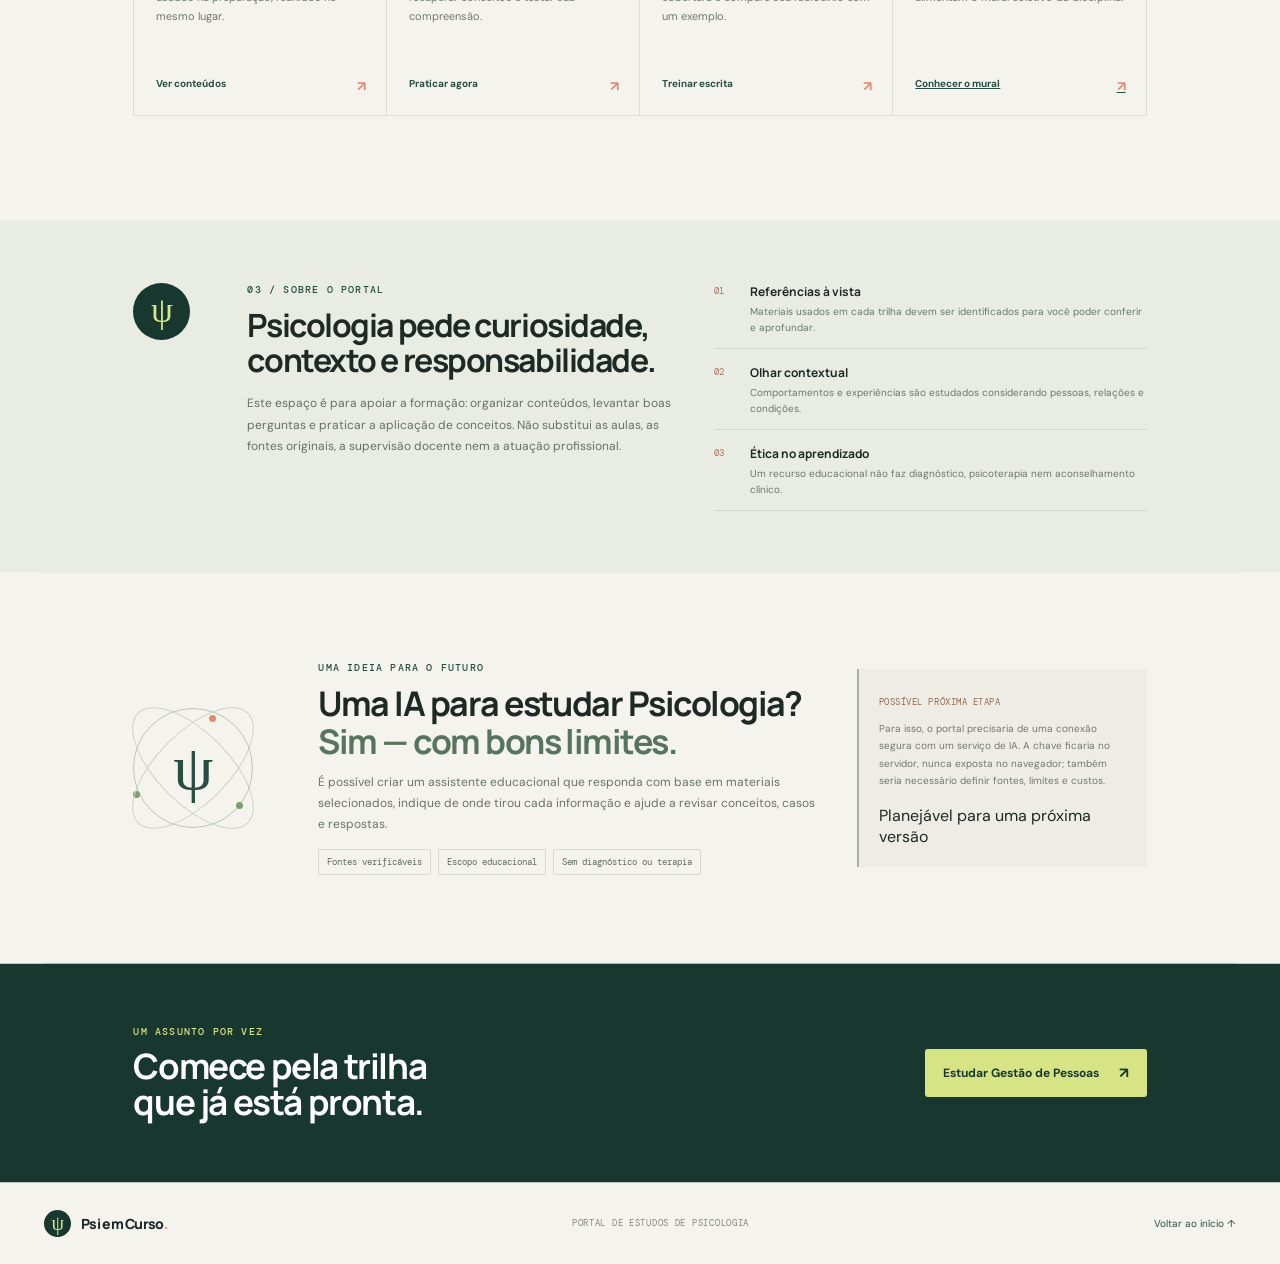
==== commit 2c572c4e: "Redesign study site as psychology learning portal" ====
--- a/index.html
+++ b/index.html
@@ -3,80 +3,84 @@
 <head>
   <meta charset="utf-8">
   <meta name="viewport" content="width=device-width, initial-scale=1">
-  <meta name="theme-color" content="#f6f3eb">
-  <meta name="description" content="Conteúdos, questões, cartões e escrita discursiva para estudar Gestão de Pessoas.">
-  <title>Revisa — Gestão de Pessoas</title>
+  <meta name="theme-color" content="#f5f3ed">
+  <meta name="description" content="Um portal para aprender Psicologia com conteúdo, prática, referências e estudo conectado.">
+  <title>Psi em Curso — Portal de estudos de Psicologia</title>
   <link rel="preconnect" href="https://fonts.googleapis.com">
   <link rel="preconnect" href="https://fonts.gstatic.com" crossorigin>
-  <link href="https://fonts.googleapis.com/css2?family=DM+Mono:wght@400;500&family=DM+Sans:wght@400;500;600;700&family=Playfair+Display:wght@600;700&display=swap" rel="stylesheet">
-  <link rel="stylesheet" href="styles.css">
-  <script src="supabase-config.js?v=caf841a"></script>
-  <script src="app.js" defer></script>
+  <link href="https://fonts.googleapis.com/css2?family=DM+Mono:wght@400;500&family=DM+Sans:wght@400;500;600;700&family=Manrope:wght@400;500;600;700;800&display=swap" rel="stylesheet">
+  <link rel="stylesheet" href="portal.css">
+  <script src="portal.js" defer></script>
 </head>
 <body>
-  <header class="topbar">
-    <a class="brand" href="#inicio" aria-label="Revisa, início"><span class="brand-mark">R</span>revisa<span class="brand-dot">.</span></a>
-    <span class="course-label">GESTÃO DE PESSOAS <span class="topbar-sep">/</span> REVISÃO</span>
+  <header class="site-header">
+    <a class="wordmark" href="#inicio" aria-label="Psi em Curso, início"><span class="logo-symbol">ψ</span><span>Psi em Curso<span class="wordmark-dot">.</span></span></a>
+    <nav class="desktop-nav" aria-label="Navegação principal"><a href="#disciplinas">Disciplinas</a><a href="#como-estudar">Como estudar</a><a href="#sobre">Sobre o portal</a></nav>
+    <a class="header-cta" href="#disciplinas">Explorar disciplinas <span>↗</span></a>
   </header>
-  <nav class="part-nav" aria-label="Partes do site">
-    <a class="part-link active" href="#conteudos"><span>01</span> Ler conteúdos</a>
-    <a class="part-link" href="#pratica"><span>02</span> Praticar</a>
-    <a class="part-link" href="#escrever"><span>03</span> Escrever resposta</a>
-  </nav>
+
   <main id="inicio">
-    <section class="hero" id="apresentacao">
+    <section class="hero">
       <div class="hero-copy">
-        <p class="eyebrow">UM CADERNO DE ESTUDO COMPARTILHÁVEL</p>
-        <h1>Gestão de Pessoas<br><em>com sentido.</em></h1>
-        <p class="hero-text">Leia os conceitos, pratique com casos e escreva respostas discursivas no estilo ENADE. Seu rascunho fica salvo neste aparelho.</p>
-        <div class="hero-actions"><a class="button primary" href="#conteudos">Começar pela leitura <span>↓</span></a><a class="button quiet" href="#pratica">Ir para a prática <span>↗</span></a></div>
+        <p class="eyebrow"><span class="eyebrow-dot"></span> UM ESPAÇO PARA APRENDER PSICOLOGIA</p>
+        <h1>Conhecimento que<br>se conecta com <em>a vida.</em></h1>
+        <p class="hero-intro">Um portal de estudos feito para estudantes de Psicologia: conteúdo com contexto, prática ativa e espaço para construir respostas próprias.</p>
+        <div class="hero-actions"><a class="button button-dark" href="#disciplinas">Encontrar uma disciplina <span>↓</span></a><a class="text-link" href="#como-estudar">Conheça a proposta <span>↗</span></a></div>
+        <div class="hero-note"><span class="note-line"></span><span>Estudo com pensamento crítico, cuidado e boas referências.</span></div>
       </div>
-      <div class="hero-art" aria-hidden="true"><div class="orbit orbit-one"></div><div class="orbit orbit-two"></div><div class="sun"></div><div class="float-card card-a"><span>CONCEITO</span><b>Entender o contexto</b></div><div class="float-card card-b"><span>APLICAÇÃO</span><b>Propor uma ação</b></div><p class="art-caption">LER <span>·</span> PRATICAR <span>·</span> ESCREVER</p></div>
+      <div class="hero-visual" aria-label="Ilustração de ideias de Psicologia conectadas">
+        <div class="visual-grid"></div><div class="visual-orbit orbit-a"></div><div class="visual-orbit orbit-b"></div><div class="visual-center"><span>ψ</span><small>PESSOA<br>+ CONTEXTO</small></div>
+        <div class="orbit-label label-one"><i>01</i><span>ideias</span></div><div class="orbit-label label-two"><i>02</i><span>prática</span></div><div class="orbit-label label-three"><i>03</i><span>reflexão</span></div>
+        <div class="visual-caption">PSICOLOGIA SE APRENDE EM RELAÇÃO</div>
+      </div>
+      <div class="hero-bottom"><span>CONTEÚDO PARA ESTUDAR</span><span class="hero-bottom-mark">✳</span><span>FERRAMENTAS PARA PRATICAR</span><span class="hero-bottom-mark">✳</span><span>APRENDIZAGEM COMPARTILHADA</span></div>
     </section>
 
-    <section class="content-section" id="conteudos">
-      <div class="section-heading"><div><p class="eyebrow">PARTE 01 / LEITURA E REFERÊNCIAS</p><h2>Conteúdos para revisar</h2><p class="section-sub">Sínteses para orientar o estudo. Abra o mapa mental e consulte os materiais usados na preparação.</p></div></div>
-      <figure class="mindmap-card"><img src="assets/Mapa-Mental-Gestao-de-Pessoas.png" alt="Mapa mental com os temas de Gestão de Pessoas, do trabalho e cultura até motivação, burnout e resposta estilo ENADE" loading="lazy"><figcaption><span>Mapa mental da disciplina</span><span class="download-links"><a href="assets/Mapa-Mental-Gestao-de-Pessoas.png" download>Baixar imagem ↓</a><a href="assets/Guia-Revisao-Gestao-de-Pessoas.pdf" download>Baixar guia em PDF ↓</a></span></figcaption></figure>
-      <div class="topic-grid">
-        <article class="topic-card"><span class="topic-number">01</span><h3>Trabalho, organizações e POT</h3><p>O trabalho transforma pessoas e sociedade e acontece em condições históricas, relações de poder e regras organizacionais. A Psicologia Organizacional e do Trabalho observa atividades, relações e contextos; a Gestão de Pessoas organiza decisões sobre atrair, aplicar, desenvolver, reconhecer e manter pessoas.</p></article>
-        <article class="topic-card"><span class="topic-number">02</span><h3>Pessoa, competências e atitudes</h3><p>Personalidade, valores e atitudes ajudam a compreender padrões de ação, mas precisam ser analisados junto com a situação. Competência integra conhecimentos, habilidades e atitudes (CHA). Hard skills são técnicas; soft skills envolvem, por exemplo, comunicação, cooperação e negociação.</p></article>
-        <article class="topic-card"><span class="topic-number">03</span><h3>Grupos, equipes e conflitos</h3><p>Equipes dependem de interdependência e coordenação. Conflitos podem envolver tarefa, processo ou relacionamento. A resposta pode ser competição, acomodação, evitação, compromisso ou colaboração; a escolha depende dos interesses, da urgência e da importância da relação.</p></article>
-        <article class="topic-card"><span class="topic-number">04</span><h3>Cultura e clima</h3><p>Cultura reúne significados, valores e pressupostos construídos historicamente. Clima descreve percepções sobre práticas, políticas e relações em determinado período. Em Schein, a cultura pode ser observada por artefatos, valores declarados e pressupostos básicos.</p></article>
-        <article class="topic-card"><span class="topic-number">05</span><h3>Gestão integrada e seleção</h3><p>Os processos de Gestão de Pessoas incluem agregar, aplicar, recompensar, desenvolver, manter e acompanhar. A seleção compara evidências das pessoas candidatas com critérios do trabalho. Entrevistas comportamentais investigam contexto, ação e resultado (CAR).</p></article>
-        <article class="topic-card"><span class="topic-number">06</span><h3>Desenvolvimento e avaliação</h3><p>O treinamento deve partir de necessidades da organização, das tarefas e das pessoas. Avalie reação, aprendizagem, mudança de comportamento e resultados. Avaliação psicológica é um processo de coleta e integração de informações para uma pergunta definida, não sinônimo de aplicação isolada de teste.</p></article>
-        <article class="topic-card"><span class="topic-number">07</span><h3>Emoções e motivação</h3><p>Motivação orienta, ativa e sustenta ações. Considere necessidades, valores, expectativas, emoções e contexto. Metas claras, autonomia compatível, recursos, feedback de processo e reconhecimento justo podem favorecer envolvimento; não reduza o desempenho à vontade individual.</p></article>
-        <article class="topic-card"><span class="topic-number">08</span><h3>Estresse e burnout</h3><p>Fontes de estresse incluem fatores da tarefa, papel organizacional, carreira, relações, estrutura/clima e interface trabalho-vida. Burnout envolve exaustão, cinismo ou distanciamento e redução da eficácia. A análise deve considerar condições e organização do trabalho.</p></article>
+    <section id="disciplinas" class="section disciplines-section">
+      <div class="section-head"><div><p class="eyebrow">01 / SUA PRÓXIMA TRILHA</p><h2>Estude por assunto.<br><em>Avance no seu ritmo.</em></h2></div><p class="section-description">Cada disciplina reúne explicações, materiais de apoio e formas diferentes de revisar. Começamos com Gestão de Pessoas e vamos ampliar o portal.</p></div>
+      <div class="catalog-tools"><label class="search-box"><span aria-hidden="true">⌕</span><input id="disciplineSearch" type="search" placeholder="Busque uma disciplina ou tema" aria-label="Buscar disciplinas ou temas"><kbd>/</kbd></label><div class="catalog-count"><span class="live-dot"></span><span id="catalogCount">1 disciplina disponível</span></div></div>
+      <div id="disciplineGrid" class="discipline-grid">
+        <article class="discipline-card featured" data-search="gestão de pessoas psicologia organizacional trabalho pot burnout cultura clima equipes motivação seleção treinamento">
+          <div class="card-topline"><span class="status status-live"><i></i> DISPONÍVEL AGORA</span><span class="card-index">01</span></div>
+          <div class="discipline-art art-people" aria-hidden="true"><span class="art-sun"></span><span class="art-ring ring-one"></span><span class="art-ring ring-two"></span><span class="art-glyph">↗</span><span class="art-word art-word-a">PESSOA</span><span class="art-word art-word-b">TRABALHO</span></div>
+          <div class="discipline-copy"><p class="card-category">PSICOLOGIA ORGANIZACIONAL E DO TRABALHO</p><h3>Gestão de Pessoas</h3><p>Trabalho, cultura, equipes, seleção, desenvolvimento, motivação e saúde no trabalho — com casos para analisar e cartões para revisar.</p><div class="card-tags"><span>8 temas</span><span>8 estudos de caso</span><span>15 cartões</span></div><a class="card-link" href="gestao-de-pessoas.html">Entrar na disciplina <span>↗</span></a></div>
+        </article>
+        <article class="discipline-card coming" data-search="psicologia social grupos relações sociedade cultura em construção">
+          <div class="card-topline"><span class="status status-soon"><i></i> TRILHA EM CONSTRUÇÃO</span><span class="card-index">02</span></div><div class="coming-art"><span>EU</span><b>↔</b><span>OUTROS</span></div>
+          <div class="discipline-copy"><p class="card-category">PESSOAS, GRUPOS E SOCIEDADE</p><h3>Psicologia Social</h3><p>Um espaço planejado para conceitos, autores e situações do cotidiano social.</p><span class="coming-link">A caminho <span>✳</span></span></div>
+        </article>
+        <article class="discipline-card coming" data-search="desenvolvimento humano ciclo de vida infância adolescência adulto envelhecimento em construção">
+          <div class="card-topline"><span class="status status-soon"><i></i> TRILHA EM CONSTRUÇÃO</span><span class="card-index">03</span></div><div class="coming-art art-growth"><span>○</span><b>↗</b><span>◉</span></div>
+          <div class="discipline-copy"><p class="card-category">CICLO DE VIDA E CONTEXTOS</p><h3>Desenvolvimento Humano</h3><p>Uma futura trilha para estudar mudanças, relações e desenvolvimento ao longo da vida.</p><span class="coming-link">A caminho <span>✳</span></span></div>
+        </article>
+        <article class="discipline-card coming" data-search="métodos pesquisa psicologia ciência evidências pesquisa em construção">
+          <div class="card-topline"><span class="status status-soon"><i></i> TRILHA EM CONSTRUÇÃO</span><span class="card-index">04</span></div><div class="coming-art art-research"><span>?</span><b>⌕</b><span>!</span></div>
+          <div class="discipline-copy"><p class="card-category">CIÊNCIA E INVESTIGAÇÃO</p><h3>Métodos de Pesquisa</h3><p>Uma futura trilha sobre perguntas de pesquisa, métodos, evidências e leitura crítica.</p><span class="coming-link">A caminho <span>✳</span></span></div>
+        </article>
       </div>
-      <aside class="study-callout"><strong>Para a prova</strong><span>Use fatos do enunciado, explique o conceito, aplique-o ao caso e proponha uma intervenção com responsáveis e forma de avaliação.</span></aside>
-      <details class="sources"><summary>Ver os materiais usados nesta revisão</summary><div class="source-content"><p>As sínteses, os cartões, os estudos de caso e o mapa mental foram preparados a partir dos materiais da disciplina abaixo. Consulte os arquivos da aula para aprofundar cada tema.</p><ul>
-        <li>Estudo dirigido — Gestão de Pessoas (2026.2)</li>
-        <li>Contrato Pedagógico 26.2 — Gestão de Pessoas</li>
-        <li>Cronograma 2026-2 — UC Gestão de Pessoas</li>
-        <li>Atividade de Consultoria em Psicologia Organizacional</li>
-        <li>Aula: Sentimentos, Emoções e Motivação</li>
-        <li>Aula: Ética Profissional e Competências para a atuação do psicólogo</li>
-        <li>E-book: Competências para a atuação em Psicologia Organizacional e do Trabalho</li>
-        <li>Aula: Avaliação Psicológica nas Organizações</li>
-        <li>Aula: Dinâmica de Grupo nas Organizações</li>
-        <li>Aula: Relações Interpessoais e Conflito</li>
-        <li>Aula: Seleção por Competência</li>
-      </ul><p class="source-note">O estudo dirigido orienta a priorização dos conteúdos. As respostas-modelo do site são exemplos para estudo, não gabaritos oficiais.</p></div></details>
+      <p id="searchEmpty" class="search-empty" hidden>Nenhuma trilha encontrada. Tente outro termo.</p>
+      <div class="catalog-foot"><span>O portal cresce com curadoria e referências claras.</span><a href="#sobre">Como escolhemos os conteúdos <span>↗</span></a></div>
     </section>
 
-    <section id="pratica" class="content-section alternate">
-      <div class="section-heading"><div><p class="eyebrow">PARTE 02 / QUESTÕES, CASOS E CARTÕES</p><h2>Aprender fazendo</h2><p class="section-sub">Escolha um caso para ler, revele uma resposta de referência e depois treine a sua na terceira parte.</p></div><div class="pill">Casos + revisão ativa</div></div>
-      <div class="practice-layout"><aside class="question-list" id="questionList" aria-label="Escolher estudo de caso"></aside><article class="question-panel"><div class="question-meta"><span id="questionCategory" class="tag">ESTUDO DE CASO</span><span id="questionNumber">CASO 01</span></div><h3 id="questionTitle"></h3><p id="questionPrompt" class="case-text"></p><div class="case-actions"><button id="showModel" class="button quiet">Ver resposta de referência <span>⌄</span></button><button id="goWrite" class="button primary">Escrever minha resposta <span>↗</span></button></div><div id="modelAnswer" class="model-answer" hidden></div></article></div>
-      <div class="flashcard-section"><div class="section-heading compact"><div><p class="eyebrow">REVISÃO ATIVA</p><h2>Cartões de estudo</h2><p class="section-sub">Tente lembrar a resposta antes de virar o cartão.</p></div><div class="card-counter"><span id="currentCard">01</span><span class="counter-line"></span><span id="totalCards">15</span></div></div><div class="flashcard-wrap"><button class="round-arrow" id="prevCard" aria-label="Cartão anterior">←</button><button class="flashcard" id="flashcard" aria-label="Virar cartão"><span id="cardTopic" class="card-topic"></span><span id="cardFace" class="card-face"></span><span id="cardHint" class="card-hint">TOQUE PARA VIRAR <span>↻</span></span></button><button class="round-arrow" id="nextCard" aria-label="Próximo cartão">→</button></div><div class="card-controls"><div class="dots" id="cardDots"></div><button class="button quiet" id="shuffleCards">Embaralhar <span>⤨</span></button><button class="button primary" id="knowCard">Já sei <span>✓</span></button></div></div>
+    <section id="como-estudar" class="section study-section">
+      <div class="section-head"><div><p class="eyebrow">02 / APRENDER FAZENDO</p><h2>Não só leia.<br><em>Pratique Psicologia.</em></h2></div><p class="section-description">Cada trilha pode combinar diferentes ferramentas. Na disciplina já disponível, você encontra os recursos abaixo.</p></div>
+      <div class="study-grid">
+        <a class="study-feature" href="gestao-de-pessoas.html#conteudos"><span class="feature-number">01</span><span class="feature-icon icon-read">↗</span><h3>Leia com contexto</h3><p>Sínteses, mapas mentais e os materiais usados na preparação, reunidos no mesmo lugar.</p><span class="feature-arrow">Ver conteúdos <b>↗</b></span></a>
+        <a class="study-feature" href="gestao-de-pessoas.html#pratica"><span class="feature-number">02</span><span class="feature-icon icon-cards">▤</span><h3>Revise ativamente</h3><p>Cartões e estudos de caso ajudam a recuperar conceitos e testar sua compreensão.</p><span class="feature-arrow">Praticar agora <b>↗</b></span></a>
+        <a class="study-feature" href="gestao-de-pessoas.html#escrever"><span class="feature-number">03</span><span class="feature-icon icon-write">✎</span><h3>Construa sua resposta</h3><p>Escreva, receba um feedback de cobertura e compare seu raciocínio com um exemplo.</p><span class="feature-arrow">Treinar escrita <b>↗</b></span></a>
+        <div class="study-feature feature-community"><span class="feature-number">04</span><span class="feature-icon icon-community">✳</span><h3>Aprenda em comunidade</h3><p>Respostas enviadas com autorização alimentam o mural coletivo da disciplina.</p><a class="feature-arrow" href="gestao-de-pessoas.html#escrever">Conhecer o mural <b>↗</b></a></div>
+      </div>
     </section>
 
-    <section id="escrever" class="content-section">
-      <div class="section-heading"><div><p class="eyebrow">PARTE 03 / PRODUÇÃO DISCURSIVA</p><h2>Agora, escreva você</h2><p class="section-sub">Escolha um tema. O texto é salvo automaticamente neste aparelho; quando o mural coletivo estiver conectado, você poderá contribuir com uma resposta anônima.</p></div></div>
-      <div class="writing-layout"><div class="writing-controls"><label for="writingTopic">Tema ou pergunta</label><select id="writingTopic"></select><div class="writing-prompt"><span class="eyebrow">ENUNCIADO</span><p id="writingPrompt"></p></div><label for="writingAnswer">Sua resposta</label><textarea id="writingAnswer" maxlength="6000" placeholder="Organize sua resposta: diagnóstico, conceito, relação com o caso e proposta de intervenção..."></textarea><div class="write-meta"><span id="writeWordCount">0 palavras</span><span id="saveStatus" role="status">Rascunho salvo neste aparelho.</span></div><div class="write-actions"><button id="saveDraft" class="button quiet">Salvar rascunho</button><button id="checkWriting" class="button primary">Ver feedback de estudo <span>↗</span></button></div><div id="writingFeedback" class="feedback" hidden aria-live="polite"></div></div><aside class="contribute-panel"><div class="contribute-icon">✳</div><h3>Mural coletivo</h3><p id="cloudStatus">Banco coletivo ainda não conectado. Você pode escrever e salvar seu rascunho neste aparelho.</p><label class="consent-row"><input type="checkbox" id="shareAnswer" disabled><span>Quando o banco estiver ativo, autorizo o envio anônimo desta resposta para que outras pessoas possam estudar com ela.</span></label><button id="submitContribution" class="button primary" disabled>Contribuir com o mural</button><p class="privacy-note">Não digite nome, e-mail, telefone ou dados pessoais. As respostas enviadas ao mural serão visíveis para quem acessar o site.</p></aside></div>
-      <section class="community-board" aria-labelledby="communityTitle"><div class="section-heading compact"><div><p class="eyebrow">RESPOSTAS COMPARTILHADAS</p><h2 id="communityTitle">Mural de estudo</h2><p class="section-sub" id="communityState">Aguardando conexão com o banco coletivo.</p></div><button id="refreshCommunity" class="button quiet" disabled>Atualizar</button></div><div id="communityAnswers" class="community-list"><p class="empty-state">Quando o banco coletivo for conectado, contribuições anônimas aparecerão aqui.</p></div></section>
+    <section id="sobre" class="manifesto-section">
+      <div class="manifesto-symbol">ψ</div><div class="manifesto-copy"><p class="eyebrow">03 / SOBRE O PORTAL</p><h2>Psicologia pede curiosidade,<br>contexto e responsabilidade.</h2><p>Este espaço é para apoiar a formação: organizar conteúdos, levantar boas perguntas e praticar a aplicação de conceitos. Não substitui as aulas, as fontes originais, a supervisão docente nem a atuação profissional.</p></div>
+      <div class="manifesto-values"><div><span>01</span><b>Referências à vista</b><p>Materiais usados em cada trilha devem ser identificados para você poder conferir e aprofundar.</p></div><div><span>02</span><b>Olhar contextual</b><p>Comportamentos e experiências são estudados considerando pessoas, relações e condições.</p></div><div><span>03</span><b>Ética no aprendizado</b><p>Um recurso educacional não faz diagnóstico, psicoterapia nem aconselhamento clínico.</p></div></div>
     </section>
 
-    <section class="method-section"><div class="method-mark">✳</div><div><p class="eyebrow">ROTEIRO ESTILO ENADE</p><h2>Diagnostique. Fundamente. Aplique. Proponha. Avalie.</h2><p>Construa uma resposta que explique o raciocínio, use evidências do caso e proponha ações possíveis.</p></div><div class="method-steps"><span><b>01</b> Diagnóstico</span><span><b>02</b> Conceito</span><span><b>03</b> Aplicação</span><span><b>04</b> Intervenção e avaliação</span></div></section>
-    <footer><span>REVISÃO DE GESTÃO DE PESSOAS</span><a href="#conteudos">Voltar ao início ↑</a></footer>
+    <section class="ai-section"><div class="ai-mark" aria-hidden="true"><span>ψ</span><i></i><i></i><i></i></div><div class="ai-copy"><p class="eyebrow">UMA IDEIA PARA O FUTURO</p><h2>Uma IA para estudar Psicologia?<br><em>Sim — com bons limites.</em></h2><p>É possível criar um assistente educacional que responda com base em materiais selecionados, indique de onde tirou cada informação e ajude a revisar conceitos, casos e respostas.</p><div class="ai-guardrails"><span>Fontes verificáveis</span><span>Escopo educacional</span><span>Sem diagnóstico ou terapia</span></div></div><div class="ai-side"><span class="ai-badge">POSSÍVEL PRÓXIMA ETAPA</span><p>Para isso, o portal precisaria de uma conexão segura com um serviço de IA. A chave ficaria no servidor, nunca exposta no navegador; também seria necessário definir fontes, limites e custos.</p><span class="ai-next-step">Planejável para uma próxima versão</span></div></section>
+
+    <section class="closing-section"><div><p class="eyebrow">UM ASSUNTO POR VEZ</p><h2>Comece pela trilha<br>que já está pronta.</h2></div><a class="button button-lime" href="gestao-de-pessoas.html">Estudar Gestão de Pessoas <span>↗</span></a></section>
   </main>
+  <footer class="site-footer"><a class="wordmark" href="#inicio"><span class="logo-symbol">ψ</span><span>Psi em Curso<span class="wordmark-dot">.</span></span></a><span>PORTAL DE ESTUDOS DE PSICOLOGIA</span><a href="#inicio">Voltar ao início ↑</a></footer>
 </body>
-</html>
+</html>
--- a/portal.css
+++ b/portal.css
@@ -0,0 +1,3 @@
+:root{--paper:#f5f3ed;--ink:#1e2926;--muted:#69736d;--line:#dfded5;--green:#284e43;--deep:#18382f;--lime:#d6e486;--coral:#e28b70;--white:#fffefa;--mono:'DM Mono',monospace;--sans:'DM Sans',sans-serif;--display:'Manrope',sans-serif}*{box-sizing:border-box}html{scroll-behavior:smooth;scroll-padding-top:90px}body{margin:0;background:var(--paper);color:var(--ink);font-family:var(--sans);-webkit-font-smoothing:antialiased}a{color:inherit}.site-header{height:76px;max-width:1280px;margin:auto;padding:0 44px;display:flex;align-items:center;gap:46px;border-bottom:1px solid var(--line)}.wordmark{display:flex;align-items:center;gap:10px;text-decoration:none;font:800 17px var(--display);letter-spacing:-.7px;white-space:nowrap}.logo-symbol{width:34px;height:34px;border-radius:50%;display:grid;place-items:center;background:var(--deep);color:var(--lime);font:24px Georgia,serif}.wordmark-dot{color:var(--coral)}.desktop-nav{display:flex;align-items:center;gap:32px;margin-left:auto}.desktop-nav a,.header-cta{font-size:12px;text-decoration:none;color:#57635d}.desktop-nav a:hover,.site-footer a:hover{color:var(--green)}.header-cta{padding:11px 14px;border:1px solid #ccd2c8;border-radius:3px;color:var(--deep);font-weight:700}.header-cta span{padding-left:10px;color:var(--coral)}main{max-width:1280px;margin:0 auto;padding:0 44px}.hero{position:relative;display:grid;grid-template-columns:1.05fr .95fr;min-height:588px;align-items:center;border-bottom:1px solid var(--line);overflow:hidden}.hero-copy{padding:68px 0 96px 7.5%;position:relative;z-index:2}.eyebrow{display:flex;align-items:center;gap:9px;margin:0 0 19px;font:500 10px var(--mono);letter-spacing:.12em;color:var(--green)}.eyebrow-dot,.live-dot{width:7px;height:7px;border-radius:50%;background:#85a66c;display:inline-block;box-shadow:0 0 0 4px #85a66c1a}.hero h1,.section-head h2,.manifesto-copy h2,.ai-copy h2,.closing-section h2{font:700 clamp(42px,5.6vw,74px)/1.05 var(--display);letter-spacing:-.06em;margin:0}.hero h1 em,.section-head h2 em,.ai-copy h2 em{font-style:normal;color:#56745e}.hero-intro{max-width:470px;color:#606c65;font-size:15px;line-height:1.8;margin:22px 0 27px}.hero-actions{display:flex;align-items:center;gap:22px;flex-wrap:wrap}.button{display:inline-flex;align-items:center;justify-content:center;padding:14px 18px;border-radius:3px;text-decoration:none;font-size:12px;font-weight:700;transition:transform .16s,background .16s}.button:hover{transform:translateY(-2px)}.button span{margin-left:20px;font-size:15px}.button-dark{background:var(--deep);color:white}.button-dark:hover{background:#2c594b}.text-link{font-size:12px;font-weight:700;color:var(--green);text-decoration:none}.text-link span{padding-left:6px;color:var(--coral)}.hero-note{display:flex;align-items:center;gap:12px;margin-top:47px;color:#80877f;font-size:10px}.note-line{width:34px;border-top:1px solid var(--coral)}.hero-visual{height:460px;position:relative;display:grid;place-items:center;isolation:isolate}.visual-grid{position:absolute;inset:0;background-image:linear-gradient(#1e292607 1px,transparent 1px),linear-gradient(90deg,#1e292607 1px,transparent 1px);background-size:34px 34px;mask-image:radial-gradient(ellipse,#000 20%,transparent 75%);z-index:-1}.visual-orbit{position:absolute;left:50%;top:46%;border:1px solid #66806d66;border-radius:50%;transform:translate(-50%,-50%) rotate(-30deg)}.orbit-a{width:390px;height:290px}.orbit-b{width:330px;height:400px;transform:translate(-50%,-50%) rotate(37deg)}.visual-center{width:176px;height:176px;background:var(--lime);border-radius:50%;display:flex;flex-direction:column;align-items:center;justify-content:center;box-shadow:0 0 0 13px #d6e4864d,0 20px 60px #304c3215;transform:rotate(-8deg)}.visual-center>span{font:68px/ .8 Georgia,serif;color:var(--deep)}.visual-center small{font:8px/1.45 var(--mono);text-align:center;letter-spacing:.1em;margin-top:15px;color:#50634b}.orbit-label{position:absolute;display:flex;align-items:center;gap:8px;padding:10px 13px;background:var(--white);border:1px solid #e5e4dc;box-shadow:0 8px 24px #2433280d;font-size:11px;color:#57635d}.orbit-label i{font:9px var(--mono);color:#ba7158}.label-one{top:13%;left:15%;transform:rotate(-4deg)}.label-two{right:4%;top:42%;transform:rotate(3deg)}.label-three{bottom:17%;left:17%;transform:rotate(2deg)}.visual-caption{position:absolute;bottom:2%;font:9px var(--mono);letter-spacing:.12em;color:#868b82}.hero-bottom{position:absolute;bottom:0;left:0;right:0;height:46px;border-top:1px solid var(--line);display:flex;align-items:center;justify-content:center;gap:17px;color:#80877f;font:9px var(--mono);letter-spacing:.07em}.hero-bottom-mark{color:var(--coral);font-size:12px}.section{padding:100px 7.5%}.disciplines-section{background:var(--white);box-shadow:0 0 0 100vmax var(--white);clip-path:inset(0 -100vmax)}.section-head{display:flex;justify-content:space-between;align-items:end;gap:40px;margin-bottom:39px}.section-head .eyebrow{margin-bottom:14px}.section-head h2,.manifesto-copy h2,.ai-copy h2{font-size:clamp(36px,4.2vw,53px);line-height:1.12}.section-description{max-width:380px;margin:0 0 4px;color:var(--muted);font-size:13px;line-height:1.8}.catalog-tools{display:flex;justify-content:space-between;align-items:center;gap:20px;margin-bottom:18px}.search-box{height:46px;max-width:430px;width:100%;display:flex;align-items:center;gap:11px;padding:0 13px;background:#f7f6f1;border:1px solid var(--line);border-radius:3px;color:#77827a}.search-box>span{font-size:23px;line-height:1}.search-box input{min-width:0;width:100%;border:0;outline:0;background:transparent;color:var(--ink);font:12px var(--sans)}.search-box input::placeholder{color:#969b91}.search-box:focus-within{border-color:#8ca295;box-shadow:0 0 0 3px #42645312}.search-box kbd{font:10px var(--mono);padding:3px 6px;border:1px solid var(--line);border-radius:3px}.catalog-count{display:flex;align-items:center;gap:9px;color:#747f76;font:10px var(--mono)}.catalog-count .live-dot{width:6px;height:6px}.discipline-grid{display:grid;grid-template-columns:repeat(2,minmax(0,1fr));gap:15px}.discipline-card{position:relative;display:flex;flex-direction:column;min-height:475px;background:var(--paper);border:1px solid #e7e5dc;border-radius:4px;overflow:hidden}.discipline-card[hidden]{display:none}.discipline-card.featured{grid-row:span 2;min-height:680px}.card-topline{height:51px;display:flex;justify-content:space-between;align-items:center;padding:0 20px;border-bottom:1px solid #e5e2d8}.status{display:flex;align-items:center;gap:7px;font:9px var(--mono);letter-spacing:.07em}.status i{width:6px;height:6px;border-radius:50%;display:block}.status-live{color:var(--green)}.status-live i{background:#6b966a}.status-soon{color:#9a7b5d}.status-soon i{background:#d5a16e}.card-index{font:10px var(--mono);color:#a0a197}.discipline-art{height:236px;position:relative;display:grid;place-items:center;overflow:hidden;background:#e4eadc}.featured .discipline-art{height:332px;background:#e1e9d7}.art-sun{position:absolute;width:130px;height:130px;left:37%;top:25%;border-radius:50%;background:var(--lime);box-shadow:0 0 0 16px #d6e48644}.art-ring{position:absolute;width:280px;height:190px;left:50%;top:51%;border:1px solid #4c6a5580;border-radius:50%;transform:translate(-50%,-50%) rotate(-31deg)}.ring-two{width:220px;height:320px;transform:translate(-50%,-50%) rotate(37deg)}.art-glyph{position:absolute;left:48%;top:43%;font-size:38px;color:var(--deep);transform:rotate(15deg)}.art-word{position:absolute;font:9px var(--mono);letter-spacing:.11em;color:#667664}.art-word-a{left:18%;top:34%}.art-word-b{right:12%;bottom:29%}.discipline-copy{padding:21px 23px 22px;display:flex;flex-direction:column;flex:1}.card-category{margin:0 0 9px;font:9px var(--mono);letter-spacing:.085em;color:#77827a}.discipline-copy h3{margin:0 0 9px;font:700 24px var(--display);letter-spacing:-.04em}.discipline-copy>p:not(.card-category){margin:0;color:#68736b;font-size:12px;line-height:1.75;max-width:540px}.card-tags{display:flex;gap:7px;flex-wrap:wrap;margin-top:16px}.card-tags span{padding:6px 8px;background:#e7e9df;border-radius:2px;color:#637064;font:9px var(--mono)}.card-link,.coming-link{display:flex;justify-content:space-between;align-items:center;margin-top:auto;padding-top:22px;text-decoration:none;color:var(--green);font-size:11px;font-weight:700}.card-link span{font-size:15px;color:var(--coral)}.coming-art{height:236px;display:flex;align-items:center;justify-content:center;gap:18px;background:#eeece4;color:#546c5e;font:11px var(--mono);letter-spacing:.08em}.coming-art b{font-size:24px;color:#ce8068;font-weight:400}.coming-art span:first-child,.coming-art span:last-child{padding:19px 13px;border:1px solid #bdc8b8;border-radius:50%;background:#f5f3ed}.art-growth{background:#ecefdf}.art-growth span{font-size:25px}.art-research{background:#ece9e2}.art-research span:first-child{border-radius:4px;font-size:23px}.art-research span:last-child{border-radius:50%;font-size:18px}.coming-link{color:#899188;font-weight:500}.coming-link span{color:#bd826a}.catalog-foot{display:flex;justify-content:space-between;align-items:center;gap:15px;padding-top:23px;color:#858a80;font-size:10px}.catalog-foot a{text-decoration:none;color:var(--green);font-weight:700}.catalog-foot a span{padding-left:6px;color:var(--coral)}.search-empty{padding:18px;background:#f3f1e8;color:var(--muted);font-size:12px}.study-section{padding-top:93px;padding-bottom:105px}.study-section .section-head{margin-bottom:39px}.study-grid{display:grid;grid-template-columns:repeat(4,1fr);border-top:1px solid var(--line);border-bottom:1px solid var(--line)}.study-feature{position:relative;min-height:284px;padding:28px 22px 22px;border-right:1px solid var(--line);text-decoration:none;color:inherit;transition:background .2s}.study-feature:first-child{border-left:1px solid var(--line)}.study-feature:hover{background:#eeeee4}.feature-number{position:absolute;top:28px;right:20px;font:10px var(--mono);color:#9a9c90}.feature-icon{width:37px;height:37px;display:grid;place-items:center;margin:17px 0 25px;border-radius:50%;font-size:19px}.icon-read{background:#e3ebd8;color:#43614a}.icon-cards{background:#f2e1d8;color:#a5644e}.icon-write{background:#e7e5da;color:#6e7466}.icon-community{background:#e2e8e5;color:#476a5d}.study-feature h3{font:700 17px var(--display);letter-spacing:-.03em;margin:0 0 9px}.study-feature p{color:#6f7870;font-size:11px;line-height:1.7;margin:0}.feature-arrow{position:absolute;left:22px;right:20px;bottom:20px;display:flex;justify-content:space-between;color:var(--green);font-size:10px;font-weight:700}.feature-arrow b{font-size:14px;color:var(--coral)}.feature-community{cursor:default}.manifesto-section{display:grid;grid-template-columns:80px 1fr 1fr;gap:34px;padding:62px 7.5%;background:#e8ece3;box-shadow:0 0 0 100vmax #e8ece3;clip-path:inset(0 -100vmax);align-items:start}.manifesto-symbol{width:57px;height:57px;display:grid;place-items:center;background:var(--deep);color:var(--lime);border-radius:50%;font:35px Georgia,serif}.manifesto-copy .eyebrow{margin-bottom:12px}.manifesto-copy h2{font-size:32px;letter-spacing:-.045em}.manifesto-copy>p:last-child{max-width:480px;color:#657067;font-size:12px;line-height:1.8;margin:14px 0 0}.manifesto-values{display:grid;gap:15px}.manifesto-values>div{display:grid;grid-template-columns:28px 1fr;column-gap:8px;border-bottom:1px solid #d0d8cd;padding-bottom:12px}.manifesto-values span{grid-row:span 2;padding-top:2px;font:9px var(--mono);color:#aa715a}.manifesto-values b{font:700 12px var(--display)}.manifesto-values p{margin:4px 0 0;color:#6c776e;font-size:10px;line-height:1.6}.ai-section{display:grid;grid-template-columns:150px 1fr 290px;gap:35px;align-items:center;padding:88px 7.5%;border-bottom:1px solid var(--line)}.ai-mark{position:relative;width:120px;height:120px;border:1px solid #b9c5b5;border-radius:50%;display:grid;place-items:center;color:var(--green);font:64px Georgia,serif}.ai-mark:before,.ai-mark:after{content:'';position:absolute;width:154px;height:70px;border:1px solid #cbd3c7;border-radius:50%;transform:rotate(45deg)}.ai-mark:after{transform:rotate(-45deg)}.ai-mark i{position:absolute;width:7px;height:7px;background:var(--coral);border-radius:50%;top:6px;left:75px}.ai-mark i:nth-of-type(2){top:82px;left:-1px;background:#7e9e69}.ai-mark i:nth-of-type(3){top:93px;left:102px;background:#7e9e69}.ai-mark span{z-index:1}.ai-copy .eyebrow{margin-bottom:10px}.ai-copy h2{font-size:34px;letter-spacing:-.045em}.ai-copy>p:not(.eyebrow){max-width:610px;color:#68736b;font-size:12px;line-height:1.75;margin:12px 0 14px}.ai-guardrails{display:flex;gap:7px;flex-wrap:wrap}.ai-guardrails span{padding:6px 8px;border:1px solid #d5d9d0;border-radius:2px;color:#5f6c61;font:9px var(--mono)}.ai-side{padding:20px;background:#eeece4;border-left:2px solid #a7b398}.ai-badge{font:9px var(--mono);letter-spacing:.06em;color:#906c55}.ai-side p{font-size:10px;line-height:1.75;color:#727970;margin:10px 0 15px}.ai-side a{font-size:10px;font-weight:700;text-decoration:none;color:var(--green)}.ai-side a span{padding-left:8px;color:var(--coral)}.closing-section{display:flex;align-items:center;justify-content:space-between;gap:25px;padding:61px 7.5%;background:var(--deep);color:white;box-shadow:0 0 0 100vmax var(--deep);clip-path:inset(0 -100vmax)}.closing-section .eyebrow{color:var(--lime);margin-bottom:10px}.closing-section h2{font-size:35px;letter-spacing:-.04em}.button-lime{background:var(--lime);color:var(--deep)}.button-lime:hover{background:#e1efab}.site-footer{max-width:1280px;min-height:82px;margin:auto;padding:18px 44px;display:flex;align-items:center;justify-content:space-between;gap:18px;color:#82877d}.site-footer .wordmark{color:var(--ink);font-size:14px}.site-footer .logo-symbol{width:27px;height:27px;font-size:20px}.site-footer>span{font:9px var(--mono);letter-spacing:.08em}.site-footer>a:last-child{font-size:10px;text-decoration:none;color:var(--green)}
+@media(max-width:950px){.site-header{gap:23px;padding:0 26px}.desktop-nav{gap:18px}.hero-copy{padding-left:3%}.hero h1{font-size:clamp(42px,6vw,63px)}.section{padding-left:4%;padding-right:4%}.study-grid{grid-template-columns:repeat(2,1fr)}.study-feature:nth-child(3){border-left:1px solid var(--line)}.manifesto-section{padding-left:4%;padding-right:4%;grid-template-columns:55px 1fr 1fr;gap:22px}.ai-section{padding-left:4%;padding-right:4%;grid-template-columns:115px 1fr 235px;gap:22px}.ai-mark{width:95px;height:95px;font-size:52px}.ai-mark:before,.ai-mark:after{width:120px;height:56px}.ai-mark i{left:60px}.ai-mark i:nth-of-type(2){top:67px}.ai-mark i:nth-of-type(3){top:74px;left:82px}}
+@media(max-width:680px){html{scroll-padding-top:72px}.site-header{height:64px;padding:0 18px;gap:10px}.wordmark{font-size:15px}.logo-symbol{width:30px;height:30px}.desktop-nav{display:none}.header-cta{margin-left:auto;padding:9px 10px;font-size:10px}main{padding:0 18px}.hero{grid-template-columns:1fr;min-height:0;padding-bottom:43px}.hero-copy{padding:57px 2px 0}.hero h1{font-size:49px}.hero-intro{font-size:13px;max-width:410px}.hero-note{margin-top:31px}.hero-visual{height:320px;margin:0 -14px}.visual-center{width:135px;height:135px}.visual-center>span{font-size:54px}.visual-center small{font-size:7px;margin-top:11px}.orbit-a{width:300px;height:220px}.orbit-b{width:250px;height:320px}.label-one{left:9%;top:11%}.label-two{right:5%;top:40%}.label-three{left:7%;bottom:15%}.hero-bottom{height:40px;gap:8px;font-size:7px;letter-spacing:0}.hero-bottom-mark{font-size:9px}.section{padding:70px 2px}.section-head{display:block;margin-bottom:27px}.section-head h2{font-size:39px}.section-description{margin-top:15px;font-size:12px}.catalog-tools{align-items:flex-start;flex-direction:column;margin-bottom:14px;gap:12px}.search-box{max-width:none}.discipline-grid{grid-template-columns:1fr;gap:12px}.discipline-card,.discipline-card.featured{grid-row:auto;min-height:0}.featured .discipline-art{height:270px}.discipline-art,.coming-art{height:190px}.discipline-copy{min-height:220px;padding:19px}.card-link,.coming-link{padding-top:20px}.catalog-foot{align-items:flex-start;flex-direction:column;font-size:10px}.study-section{padding-top:70px;padding-bottom:75px}.study-grid{grid-template-columns:1fr 1fr}.study-feature{min-height:265px;padding:20px 14px}.study-feature:first-child,.study-feature:nth-child(3){border-left:1px solid var(--line)}.study-feature:nth-child(2),.study-feature:nth-child(4){border-right:1px solid var(--line)}.feature-number{top:18px;right:13px}.feature-icon{margin:16px 0 21px}.study-feature h3{font-size:15px}.study-feature p{font-size:10px}.feature-arrow{left:14px;right:13px;bottom:16px;font-size:9px}.manifesto-section{grid-template-columns:45px 1fr;gap:15px;padding:46px 2px}.manifesto-symbol{width:42px;height:42px;font-size:28px}.manifesto-copy h2{font-size:27px}.manifesto-values{grid-column:2;margin-top:10px}.ai-section{grid-template-columns:62px 1fr;gap:18px;padding:65px 2px}.ai-mark{width:60px;height:60px;font-size:36px}.ai-mark:before,.ai-mark:after{width:78px;height:39px}.ai-mark i{width:5px;height:5px;top:1px;left:37px}.ai-mark i:nth-of-type(2){top:44px;left:-4px}.ai-mark i:nth-of-type(3){top:47px;left:50px}.ai-copy h2{font-size:28px}.ai-copy>p:not(.eyebrow){font-size:11px}.ai-guardrails span{font-size:8px}.ai-side{grid-column:2;padding:16px}.closing-section{align-items:flex-start;flex-direction:column;padding:47px 2px}.closing-section h2{font-size:32px}.site-footer{padding:17px 18px;flex-wrap:wrap}.site-footer>span{order:3;width:100%;font-size:8px}}@media(prefers-reduced-motion:reduce){html{scroll-behavior:auto}*,*::before,*::after{transition:none!important}}
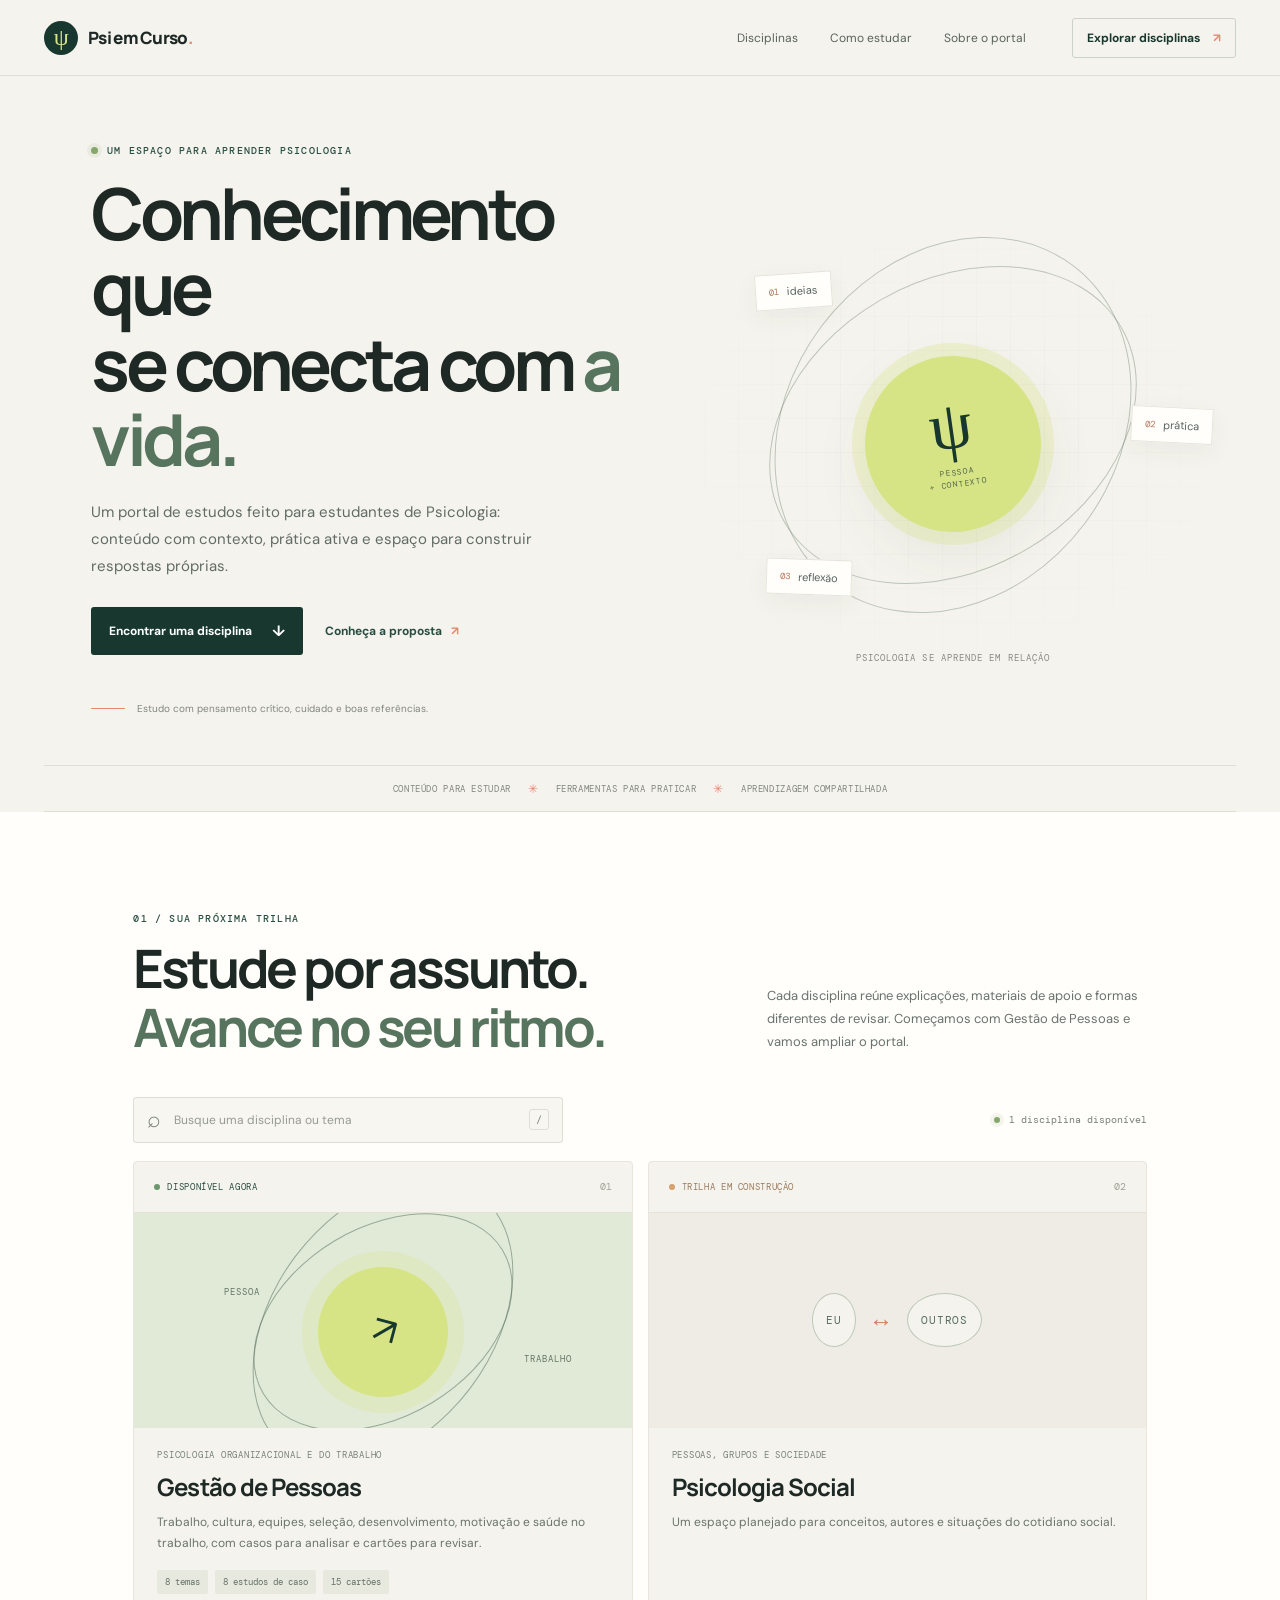
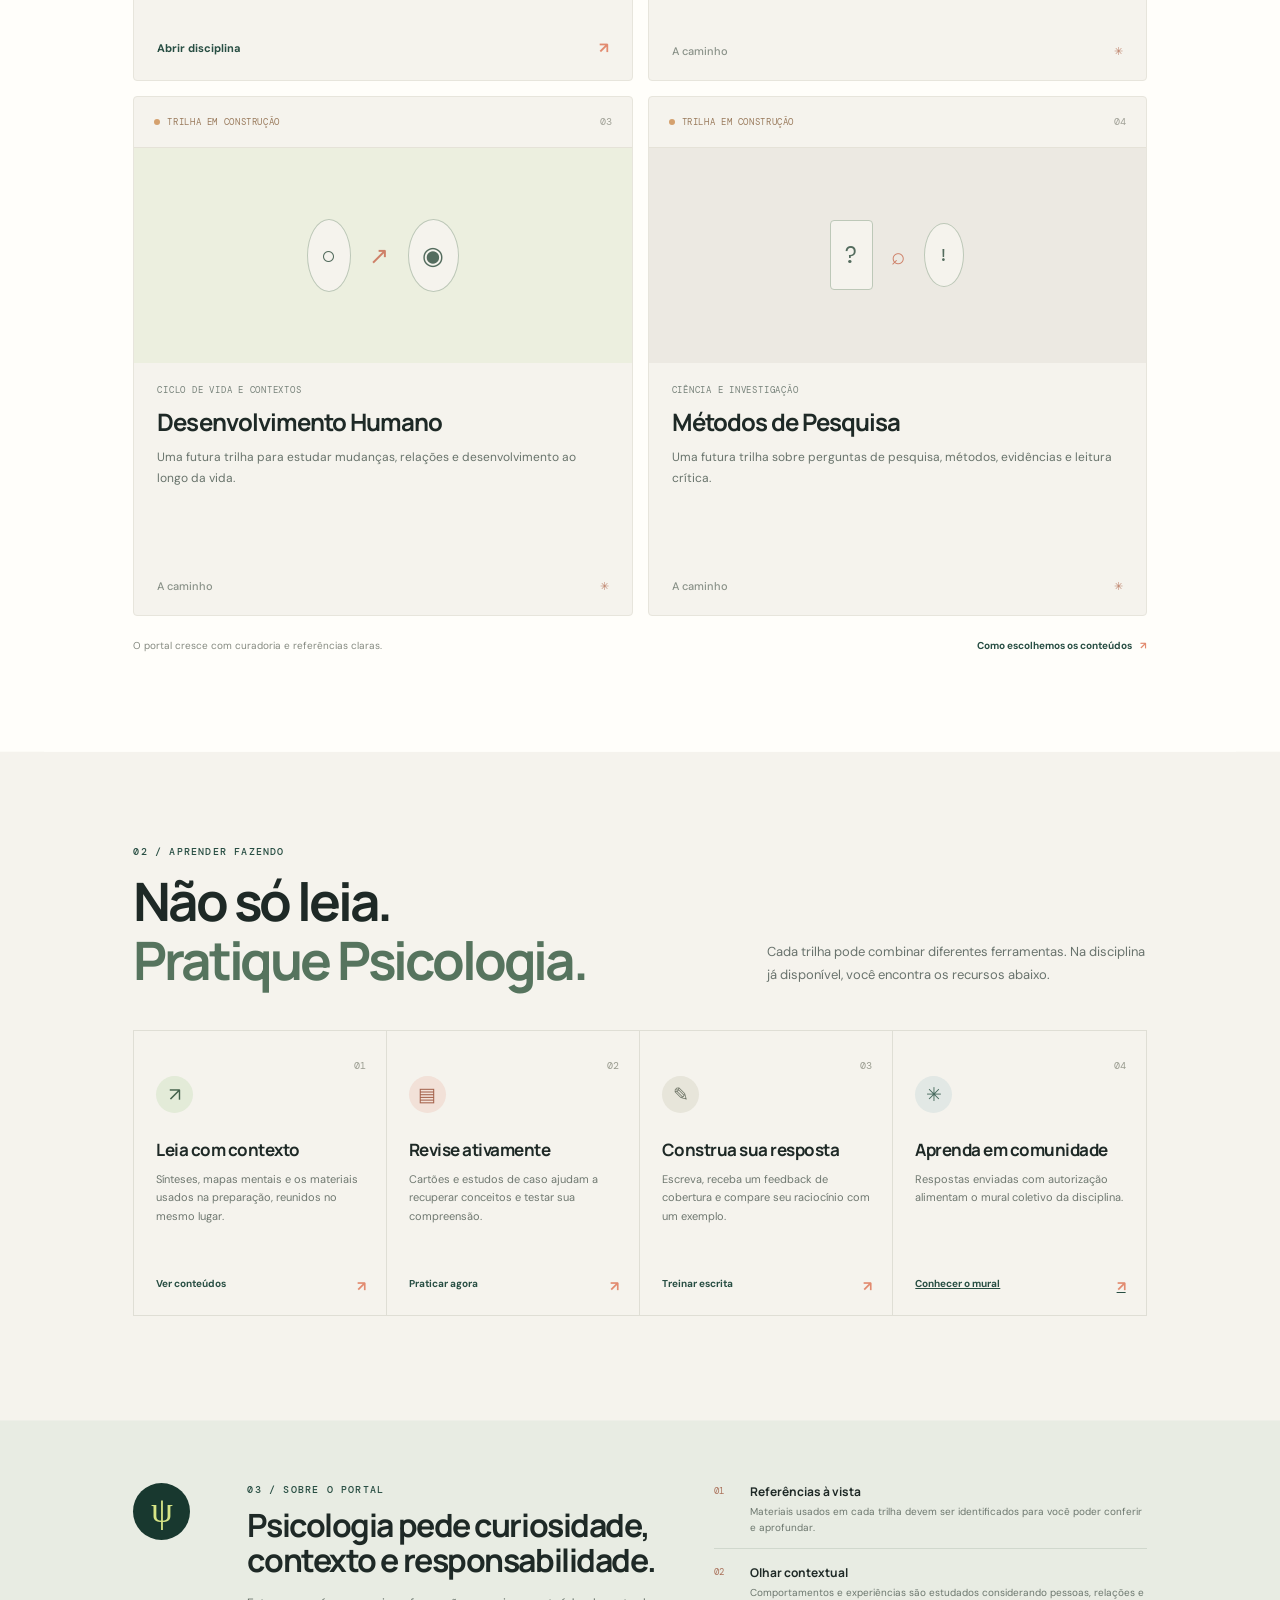
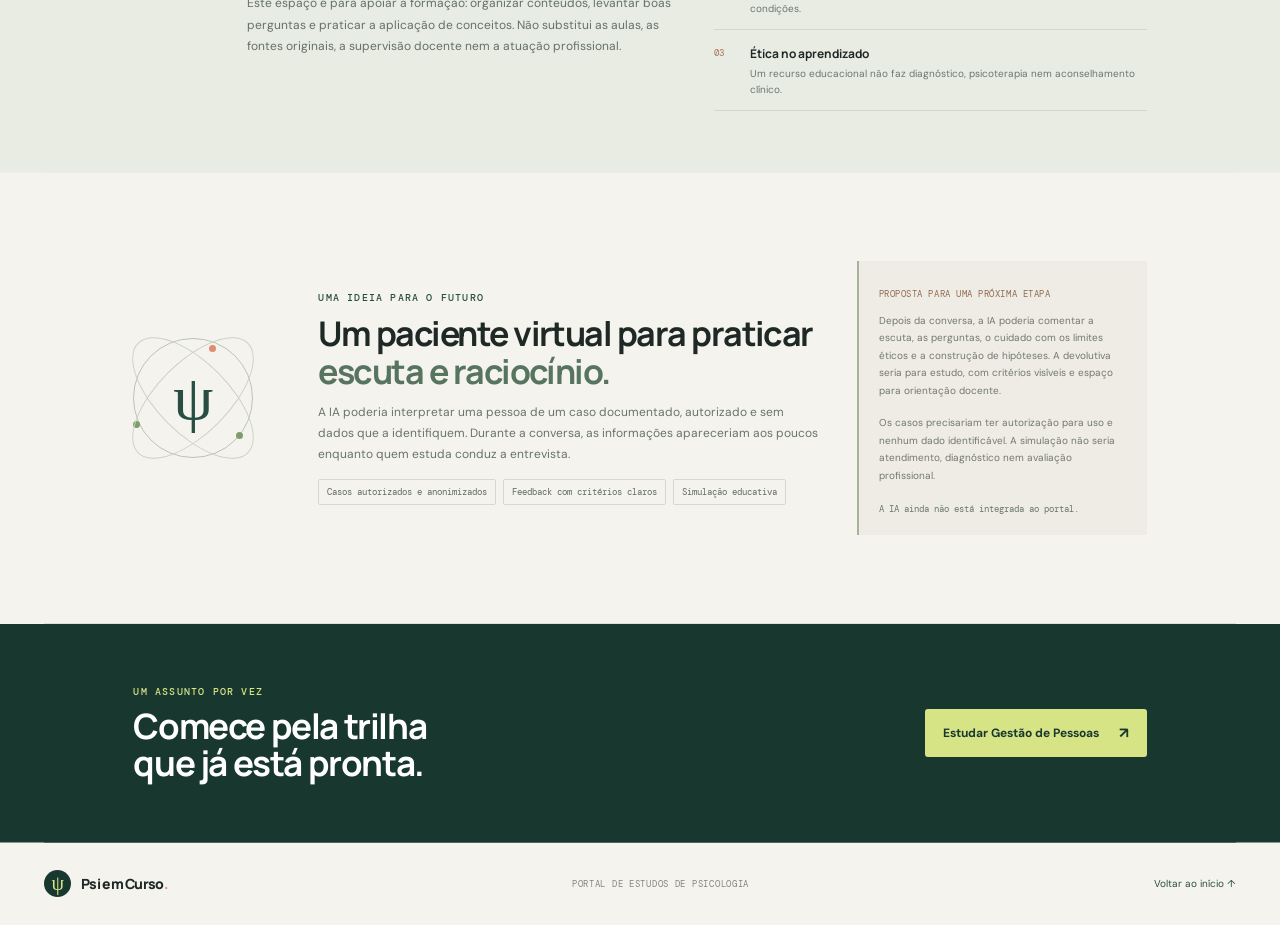
==== commit 4c35b8b3: "Unify discipline cards and refine AI simulation concept" ====
--- a/index.html
+++ b/index.html
@@ -5,7 +5,7 @@
   <meta name="viewport" content="width=device-width, initial-scale=1">
   <meta name="theme-color" content="#f5f3ed">
   <meta name="description" content="Um portal para aprender Psicologia com conteúdo, prática, referências e estudo conectado.">
-  <title>Psi em Curso — Portal de estudos de Psicologia</title>
+  <title>Psi em Curso | Portal de estudos de Psicologia</title>
   <link rel="preconnect" href="https://fonts.googleapis.com">
   <link rel="preconnect" href="https://fonts.gstatic.com" crossorigin>
   <link href="https://fonts.googleapis.com/css2?family=DM+Mono:wght@400;500&family=DM+Sans:wght@400;500;600;700&family=Manrope:wght@400;500;600;700;800&display=swap" rel="stylesheet">
@@ -40,11 +40,11 @@
       <div class="section-head"><div><p class="eyebrow">01 / SUA PRÓXIMA TRILHA</p><h2>Estude por assunto.<br><em>Avance no seu ritmo.</em></h2></div><p class="section-description">Cada disciplina reúne explicações, materiais de apoio e formas diferentes de revisar. Começamos com Gestão de Pessoas e vamos ampliar o portal.</p></div>
       <div class="catalog-tools"><label class="search-box"><span aria-hidden="true">⌕</span><input id="disciplineSearch" type="search" placeholder="Busque uma disciplina ou tema" aria-label="Buscar disciplinas ou temas"><kbd>/</kbd></label><div class="catalog-count"><span class="live-dot"></span><span id="catalogCount">1 disciplina disponível</span></div></div>
       <div id="disciplineGrid" class="discipline-grid">
-        <article class="discipline-card featured" data-search="gestão de pessoas psicologia organizacional trabalho pot burnout cultura clima equipes motivação seleção treinamento">
+        <a class="discipline-card featured" href="gestao-de-pessoas.html" aria-label="Abrir a disciplina Gestão de Pessoas" data-search="gestão de pessoas psicologia organizacional trabalho pot burnout cultura clima equipes motivação seleção treinamento">
           <div class="card-topline"><span class="status status-live"><i></i> DISPONÍVEL AGORA</span><span class="card-index">01</span></div>
           <div class="discipline-art art-people" aria-hidden="true"><span class="art-sun"></span><span class="art-ring ring-one"></span><span class="art-ring ring-two"></span><span class="art-glyph">↗</span><span class="art-word art-word-a">PESSOA</span><span class="art-word art-word-b">TRABALHO</span></div>
-          <div class="discipline-copy"><p class="card-category">PSICOLOGIA ORGANIZACIONAL E DO TRABALHO</p><h3>Gestão de Pessoas</h3><p>Trabalho, cultura, equipes, seleção, desenvolvimento, motivação e saúde no trabalho — com casos para analisar e cartões para revisar.</p><div class="card-tags"><span>8 temas</span><span>8 estudos de caso</span><span>15 cartões</span></div><a class="card-link" href="gestao-de-pessoas.html">Entrar na disciplina <span>↗</span></a></div>
-        </article>
+          <div class="discipline-copy"><p class="card-category">PSICOLOGIA ORGANIZACIONAL E DO TRABALHO</p><h3>Gestão de Pessoas</h3><p>Trabalho, cultura, equipes, seleção, desenvolvimento, motivação e saúde no trabalho, com casos para analisar e cartões para revisar.</p><div class="card-tags"><span>8 temas</span><span>8 estudos de caso</span><span>15 cartões</span></div><span class="card-link">Abrir disciplina <span>↗</span></span></div>
+        </a>
         <article class="discipline-card coming" data-search="psicologia social grupos relações sociedade cultura em construção">
           <div class="card-topline"><span class="status status-soon"><i></i> TRILHA EM CONSTRUÇÃO</span><span class="card-index">02</span></div><div class="coming-art"><span>EU</span><b>↔</b><span>OUTROS</span></div>
           <div class="discipline-copy"><p class="card-category">PESSOAS, GRUPOS E SOCIEDADE</p><h3>Psicologia Social</h3><p>Um espaço planejado para conceitos, autores e situações do cotidiano social.</p><span class="coming-link">A caminho <span>✳</span></span></div>
@@ -77,7 +77,7 @@
       <div class="manifesto-values"><div><span>01</span><b>Referências à vista</b><p>Materiais usados em cada trilha devem ser identificados para você poder conferir e aprofundar.</p></div><div><span>02</span><b>Olhar contextual</b><p>Comportamentos e experiências são estudados considerando pessoas, relações e condições.</p></div><div><span>03</span><b>Ética no aprendizado</b><p>Um recurso educacional não faz diagnóstico, psicoterapia nem aconselhamento clínico.</p></div></div>
     </section>
 
-    <section class="ai-section"><div class="ai-mark" aria-hidden="true"><span>ψ</span><i></i><i></i><i></i></div><div class="ai-copy"><p class="eyebrow">UMA IDEIA PARA O FUTURO</p><h2>Uma IA para estudar Psicologia?<br><em>Sim — com bons limites.</em></h2><p>É possível criar um assistente educacional que responda com base em materiais selecionados, indique de onde tirou cada informação e ajude a revisar conceitos, casos e respostas.</p><div class="ai-guardrails"><span>Fontes verificáveis</span><span>Escopo educacional</span><span>Sem diagnóstico ou terapia</span></div></div><div class="ai-side"><span class="ai-badge">POSSÍVEL PRÓXIMA ETAPA</span><p>Para isso, o portal precisaria de uma conexão segura com um serviço de IA. A chave ficaria no servidor, nunca exposta no navegador; também seria necessário definir fontes, limites e custos.</p><span class="ai-next-step">Planejável para uma próxima versão</span></div></section>
+    <section class="ai-section"><div class="ai-mark" aria-hidden="true"><span>ψ</span><i></i><i></i><i></i></div><div class="ai-copy"><p class="eyebrow">UMA IDEIA PARA O FUTURO</p><h2>Um paciente virtual para praticar<br><em>escuta e raciocínio.</em></h2><p>A IA poderia interpretar uma pessoa de um caso documentado, autorizado e sem dados que a identifiquem. Durante a conversa, as informações apareceriam aos poucos enquanto quem estuda conduz a entrevista.</p><div class="ai-guardrails"><span>Casos autorizados e anonimizados</span><span>Feedback com critérios claros</span><span>Simulação educativa</span></div></div><div class="ai-side"><span class="ai-badge">PROPOSTA PARA UMA PRÓXIMA ETAPA</span><p>Depois da conversa, a IA poderia comentar a escuta, as perguntas, o cuidado com os limites éticos e a construção de hipóteses. A devolutiva seria para estudo, com critérios visíveis e espaço para orientação docente.</p><p>Os casos precisariam ter autorização para uso e nenhum dado identificável. A simulação não seria atendimento, diagnóstico nem avaliação profissional.</p><span class="ai-next-step">A IA ainda não está integrada ao portal.</span></div></section>
 
     <section class="closing-section"><div><p class="eyebrow">UM ASSUNTO POR VEZ</p><h2>Comece pela trilha<br>que já está pronta.</h2></div><a class="button button-lime" href="gestao-de-pessoas.html">Estudar Gestão de Pessoas <span>↗</span></a></section>
   </main>
--- a/portal.css
+++ b/portal.css
@@ -1,3 +1,14 @@
 :root{--paper:#f5f3ed;--ink:#1e2926;--muted:#69736d;--line:#dfded5;--green:#284e43;--deep:#18382f;--lime:#d6e486;--coral:#e28b70;--white:#fffefa;--mono:'DM Mono',monospace;--sans:'DM Sans',sans-serif;--display:'Manrope',sans-serif}*{box-sizing:border-box}html{scroll-behavior:smooth;scroll-padding-top:90px}body{margin:0;background:var(--paper);color:var(--ink);font-family:var(--sans);-webkit-font-smoothing:antialiased}a{color:inherit}.site-header{height:76px;max-width:1280px;margin:auto;padding:0 44px;display:flex;align-items:center;gap:46px;border-bottom:1px solid var(--line)}.wordmark{display:flex;align-items:center;gap:10px;text-decoration:none;font:800 17px var(--display);letter-spacing:-.7px;white-space:nowrap}.logo-symbol{width:34px;height:34px;border-radius:50%;display:grid;place-items:center;background:var(--deep);color:var(--lime);font:24px Georgia,serif}.wordmark-dot{color:var(--coral)}.desktop-nav{display:flex;align-items:center;gap:32px;margin-left:auto}.desktop-nav a,.header-cta{font-size:12px;text-decoration:none;color:#57635d}.desktop-nav a:hover,.site-footer a:hover{color:var(--green)}.header-cta{padding:11px 14px;border:1px solid #ccd2c8;border-radius:3px;color:var(--deep);font-weight:700}.header-cta span{padding-left:10px;color:var(--coral)}main{max-width:1280px;margin:0 auto;padding:0 44px}.hero{position:relative;display:grid;grid-template-columns:1.05fr .95fr;min-height:588px;align-items:center;border-bottom:1px solid var(--line);overflow:hidden}.hero-copy{padding:68px 0 96px 7.5%;position:relative;z-index:2}.eyebrow{display:flex;align-items:center;gap:9px;margin:0 0 19px;font:500 10px var(--mono);letter-spacing:.12em;color:var(--green)}.eyebrow-dot,.live-dot{width:7px;height:7px;border-radius:50%;background:#85a66c;display:inline-block;box-shadow:0 0 0 4px #85a66c1a}.hero h1,.section-head h2,.manifesto-copy h2,.ai-copy h2,.closing-section h2{font:700 clamp(42px,5.6vw,74px)/1.05 var(--display);letter-spacing:-.06em;margin:0}.hero h1 em,.section-head h2 em,.ai-copy h2 em{font-style:normal;color:#56745e}.hero-intro{max-width:470px;color:#606c65;font-size:15px;line-height:1.8;margin:22px 0 27px}.hero-actions{display:flex;align-items:center;gap:22px;flex-wrap:wrap}.button{display:inline-flex;align-items:center;justify-content:center;padding:14px 18px;border-radius:3px;text-decoration:none;font-size:12px;font-weight:700;transition:transform .16s,background .16s}.button:hover{transform:translateY(-2px)}.button span{margin-left:20px;font-size:15px}.button-dark{background:var(--deep);color:white}.button-dark:hover{background:#2c594b}.text-link{font-size:12px;font-weight:700;color:var(--green);text-decoration:none}.text-link span{padding-left:6px;color:var(--coral)}.hero-note{display:flex;align-items:center;gap:12px;margin-top:47px;color:#80877f;font-size:10px}.note-line{width:34px;border-top:1px solid var(--coral)}.hero-visual{height:460px;position:relative;display:grid;place-items:center;isolation:isolate}.visual-grid{position:absolute;inset:0;background-image:linear-gradient(#1e292607 1px,transparent 1px),linear-gradient(90deg,#1e292607 1px,transparent 1px);background-size:34px 34px;mask-image:radial-gradient(ellipse,#000 20%,transparent 75%);z-index:-1}.visual-orbit{position:absolute;left:50%;top:46%;border:1px solid #66806d66;border-radius:50%;transform:translate(-50%,-50%) rotate(-30deg)}.orbit-a{width:390px;height:290px}.orbit-b{width:330px;height:400px;transform:translate(-50%,-50%) rotate(37deg)}.visual-center{width:176px;height:176px;background:var(--lime);border-radius:50%;display:flex;flex-direction:column;align-items:center;justify-content:center;box-shadow:0 0 0 13px #d6e4864d,0 20px 60px #304c3215;transform:rotate(-8deg)}.visual-center>span{font:68px/ .8 Georgia,serif;color:var(--deep)}.visual-center small{font:8px/1.45 var(--mono);text-align:center;letter-spacing:.1em;margin-top:15px;color:#50634b}.orbit-label{position:absolute;display:flex;align-items:center;gap:8px;padding:10px 13px;background:var(--white);border:1px solid #e5e4dc;box-shadow:0 8px 24px #2433280d;font-size:11px;color:#57635d}.orbit-label i{font:9px var(--mono);color:#ba7158}.label-one{top:13%;left:15%;transform:rotate(-4deg)}.label-two{right:4%;top:42%;transform:rotate(3deg)}.label-three{bottom:17%;left:17%;transform:rotate(2deg)}.visual-caption{position:absolute;bottom:2%;font:9px var(--mono);letter-spacing:.12em;color:#868b82}.hero-bottom{position:absolute;bottom:0;left:0;right:0;height:46px;border-top:1px solid var(--line);display:flex;align-items:center;justify-content:center;gap:17px;color:#80877f;font:9px var(--mono);letter-spacing:.07em}.hero-bottom-mark{color:var(--coral);font-size:12px}.section{padding:100px 7.5%}.disciplines-section{background:var(--white);box-shadow:0 0 0 100vmax var(--white);clip-path:inset(0 -100vmax)}.section-head{display:flex;justify-content:space-between;align-items:end;gap:40px;margin-bottom:39px}.section-head .eyebrow{margin-bottom:14px}.section-head h2,.manifesto-copy h2,.ai-copy h2{font-size:clamp(36px,4.2vw,53px);line-height:1.12}.section-description{max-width:380px;margin:0 0 4px;color:var(--muted);font-size:13px;line-height:1.8}.catalog-tools{display:flex;justify-content:space-between;align-items:center;gap:20px;margin-bottom:18px}.search-box{height:46px;max-width:430px;width:100%;display:flex;align-items:center;gap:11px;padding:0 13px;background:#f7f6f1;border:1px solid var(--line);border-radius:3px;color:#77827a}.search-box>span{font-size:23px;line-height:1}.search-box input{min-width:0;width:100%;border:0;outline:0;background:transparent;color:var(--ink);font:12px var(--sans)}.search-box input::placeholder{color:#969b91}.search-box:focus-within{border-color:#8ca295;box-shadow:0 0 0 3px #42645312}.search-box kbd{font:10px var(--mono);padding:3px 6px;border:1px solid var(--line);border-radius:3px}.catalog-count{display:flex;align-items:center;gap:9px;color:#747f76;font:10px var(--mono)}.catalog-count .live-dot{width:6px;height:6px}.discipline-grid{display:grid;grid-template-columns:repeat(2,minmax(0,1fr));gap:15px}.discipline-card{position:relative;display:flex;flex-direction:column;min-height:475px;background:var(--paper);border:1px solid #e7e5dc;border-radius:4px;overflow:hidden}.discipline-card[hidden]{display:none}.discipline-card.featured{grid-row:span 2;min-height:680px}.card-topline{height:51px;display:flex;justify-content:space-between;align-items:center;padding:0 20px;border-bottom:1px solid #e5e2d8}.status{display:flex;align-items:center;gap:7px;font:9px var(--mono);letter-spacing:.07em}.status i{width:6px;height:6px;border-radius:50%;display:block}.status-live{color:var(--green)}.status-live i{background:#6b966a}.status-soon{color:#9a7b5d}.status-soon i{background:#d5a16e}.card-index{font:10px var(--mono);color:#a0a197}.discipline-art{height:236px;position:relative;display:grid;place-items:center;overflow:hidden;background:#e4eadc}.featured .discipline-art{height:332px;background:#e1e9d7}.art-sun{position:absolute;width:130px;height:130px;left:37%;top:25%;border-radius:50%;background:var(--lime);box-shadow:0 0 0 16px #d6e48644}.art-ring{position:absolute;width:280px;height:190px;left:50%;top:51%;border:1px solid #4c6a5580;border-radius:50%;transform:translate(-50%,-50%) rotate(-31deg)}.ring-two{width:220px;height:320px;transform:translate(-50%,-50%) rotate(37deg)}.art-glyph{position:absolute;left:48%;top:43%;font-size:38px;color:var(--deep);transform:rotate(15deg)}.art-word{position:absolute;font:9px var(--mono);letter-spacing:.11em;color:#667664}.art-word-a{left:18%;top:34%}.art-word-b{right:12%;bottom:29%}.discipline-copy{padding:21px 23px 22px;display:flex;flex-direction:column;flex:1}.card-category{margin:0 0 9px;font:9px var(--mono);letter-spacing:.085em;color:#77827a}.discipline-copy h3{margin:0 0 9px;font:700 24px var(--display);letter-spacing:-.04em}.discipline-copy>p:not(.card-category){margin:0;color:#68736b;font-size:12px;line-height:1.75;max-width:540px}.card-tags{display:flex;gap:7px;flex-wrap:wrap;margin-top:16px}.card-tags span{padding:6px 8px;background:#e7e9df;border-radius:2px;color:#637064;font:9px var(--mono)}.card-link,.coming-link{display:flex;justify-content:space-between;align-items:center;margin-top:auto;padding-top:22px;text-decoration:none;color:var(--green);font-size:11px;font-weight:700}.card-link span{font-size:15px;color:var(--coral)}.coming-art{height:236px;display:flex;align-items:center;justify-content:center;gap:18px;background:#eeece4;color:#546c5e;font:11px var(--mono);letter-spacing:.08em}.coming-art b{font-size:24px;color:#ce8068;font-weight:400}.coming-art span:first-child,.coming-art span:last-child{padding:19px 13px;border:1px solid #bdc8b8;border-radius:50%;background:#f5f3ed}.art-growth{background:#ecefdf}.art-growth span{font-size:25px}.art-research{background:#ece9e2}.art-research span:first-child{border-radius:4px;font-size:23px}.art-research span:last-child{border-radius:50%;font-size:18px}.coming-link{color:#899188;font-weight:500}.coming-link span{color:#bd826a}.catalog-foot{display:flex;justify-content:space-between;align-items:center;gap:15px;padding-top:23px;color:#858a80;font-size:10px}.catalog-foot a{text-decoration:none;color:var(--green);font-weight:700}.catalog-foot a span{padding-left:6px;color:var(--coral)}.search-empty{padding:18px;background:#f3f1e8;color:var(--muted);font-size:12px}.study-section{padding-top:93px;padding-bottom:105px}.study-section .section-head{margin-bottom:39px}.study-grid{display:grid;grid-template-columns:repeat(4,1fr);border-top:1px solid var(--line);border-bottom:1px solid var(--line)}.study-feature{position:relative;min-height:284px;padding:28px 22px 22px;border-right:1px solid var(--line);text-decoration:none;color:inherit;transition:background .2s}.study-feature:first-child{border-left:1px solid var(--line)}.study-feature:hover{background:#eeeee4}.feature-number{position:absolute;top:28px;right:20px;font:10px var(--mono);color:#9a9c90}.feature-icon{width:37px;height:37px;display:grid;place-items:center;margin:17px 0 25px;border-radius:50%;font-size:19px}.icon-read{background:#e3ebd8;color:#43614a}.icon-cards{background:#f2e1d8;color:#a5644e}.icon-write{background:#e7e5da;color:#6e7466}.icon-community{background:#e2e8e5;color:#476a5d}.study-feature h3{font:700 17px var(--display);letter-spacing:-.03em;margin:0 0 9px}.study-feature p{color:#6f7870;font-size:11px;line-height:1.7;margin:0}.feature-arrow{position:absolute;left:22px;right:20px;bottom:20px;display:flex;justify-content:space-between;color:var(--green);font-size:10px;font-weight:700}.feature-arrow b{font-size:14px;color:var(--coral)}.feature-community{cursor:default}.manifesto-section{display:grid;grid-template-columns:80px 1fr 1fr;gap:34px;padding:62px 7.5%;background:#e8ece3;box-shadow:0 0 0 100vmax #e8ece3;clip-path:inset(0 -100vmax);align-items:start}.manifesto-symbol{width:57px;height:57px;display:grid;place-items:center;background:var(--deep);color:var(--lime);border-radius:50%;font:35px Georgia,serif}.manifesto-copy .eyebrow{margin-bottom:12px}.manifesto-copy h2{font-size:32px;letter-spacing:-.045em}.manifesto-copy>p:last-child{max-width:480px;color:#657067;font-size:12px;line-height:1.8;margin:14px 0 0}.manifesto-values{display:grid;gap:15px}.manifesto-values>div{display:grid;grid-template-columns:28px 1fr;column-gap:8px;border-bottom:1px solid #d0d8cd;padding-bottom:12px}.manifesto-values span{grid-row:span 2;padding-top:2px;font:9px var(--mono);color:#aa715a}.manifesto-values b{font:700 12px var(--display)}.manifesto-values p{margin:4px 0 0;color:#6c776e;font-size:10px;line-height:1.6}.ai-section{display:grid;grid-template-columns:150px 1fr 290px;gap:35px;align-items:center;padding:88px 7.5%;border-bottom:1px solid var(--line)}.ai-mark{position:relative;width:120px;height:120px;border:1px solid #b9c5b5;border-radius:50%;display:grid;place-items:center;color:var(--green);font:64px Georgia,serif}.ai-mark:before,.ai-mark:after{content:'';position:absolute;width:154px;height:70px;border:1px solid #cbd3c7;border-radius:50%;transform:rotate(45deg)}.ai-mark:after{transform:rotate(-45deg)}.ai-mark i{position:absolute;width:7px;height:7px;background:var(--coral);border-radius:50%;top:6px;left:75px}.ai-mark i:nth-of-type(2){top:82px;left:-1px;background:#7e9e69}.ai-mark i:nth-of-type(3){top:93px;left:102px;background:#7e9e69}.ai-mark span{z-index:1}.ai-copy .eyebrow{margin-bottom:10px}.ai-copy h2{font-size:34px;letter-spacing:-.045em}.ai-copy>p:not(.eyebrow){max-width:610px;color:#68736b;font-size:12px;line-height:1.75;margin:12px 0 14px}.ai-guardrails{display:flex;gap:7px;flex-wrap:wrap}.ai-guardrails span{padding:6px 8px;border:1px solid #d5d9d0;border-radius:2px;color:#5f6c61;font:9px var(--mono)}.ai-side{padding:20px;background:#eeece4;border-left:2px solid #a7b398}.ai-badge{font:9px var(--mono);letter-spacing:.06em;color:#906c55}.ai-side p{font-size:10px;line-height:1.75;color:#727970;margin:10px 0 15px}.ai-side a{font-size:10px;font-weight:700;text-decoration:none;color:var(--green)}.ai-side a span{padding-left:8px;color:var(--coral)}.closing-section{display:flex;align-items:center;justify-content:space-between;gap:25px;padding:61px 7.5%;background:var(--deep);color:white;box-shadow:0 0 0 100vmax var(--deep);clip-path:inset(0 -100vmax)}.closing-section .eyebrow{color:var(--lime);margin-bottom:10px}.closing-section h2{font-size:35px;letter-spacing:-.04em}.button-lime{background:var(--lime);color:var(--deep)}.button-lime:hover{background:#e1efab}.site-footer{max-width:1280px;min-height:82px;margin:auto;padding:18px 44px;display:flex;align-items:center;justify-content:space-between;gap:18px;color:#82877d}.site-footer .wordmark{color:var(--ink);font-size:14px}.site-footer .logo-symbol{width:27px;height:27px;font-size:20px}.site-footer>span{font:9px var(--mono);letter-spacing:.08em}.site-footer>a:last-child{font-size:10px;text-decoration:none;color:var(--green)}
 @media(max-width:950px){.site-header{gap:23px;padding:0 26px}.desktop-nav{gap:18px}.hero-copy{padding-left:3%}.hero h1{font-size:clamp(42px,6vw,63px)}.section{padding-left:4%;padding-right:4%}.study-grid{grid-template-columns:repeat(2,1fr)}.study-feature:nth-child(3){border-left:1px solid var(--line)}.manifesto-section{padding-left:4%;padding-right:4%;grid-template-columns:55px 1fr 1fr;gap:22px}.ai-section{padding-left:4%;padding-right:4%;grid-template-columns:115px 1fr 235px;gap:22px}.ai-mark{width:95px;height:95px;font-size:52px}.ai-mark:before,.ai-mark:after{width:120px;height:56px}.ai-mark i{left:60px}.ai-mark i:nth-of-type(2){top:67px}.ai-mark i:nth-of-type(3){top:74px;left:82px}}
-@media(max-width:680px){html{scroll-padding-top:72px}.site-header{height:64px;padding:0 18px;gap:10px}.wordmark{font-size:15px}.logo-symbol{width:30px;height:30px}.desktop-nav{display:none}.header-cta{margin-left:auto;padding:9px 10px;font-size:10px}main{padding:0 18px}.hero{grid-template-columns:1fr;min-height:0;padding-bottom:43px}.hero-copy{padding:57px 2px 0}.hero h1{font-size:49px}.hero-intro{font-size:13px;max-width:410px}.hero-note{margin-top:31px}.hero-visual{height:320px;margin:0 -14px}.visual-center{width:135px;height:135px}.visual-center>span{font-size:54px}.visual-center small{font-size:7px;margin-top:11px}.orbit-a{width:300px;height:220px}.orbit-b{width:250px;height:320px}.label-one{left:9%;top:11%}.label-two{right:5%;top:40%}.label-three{left:7%;bottom:15%}.hero-bottom{height:40px;gap:8px;font-size:7px;letter-spacing:0}.hero-bottom-mark{font-size:9px}.section{padding:70px 2px}.section-head{display:block;margin-bottom:27px}.section-head h2{font-size:39px}.section-description{margin-top:15px;font-size:12px}.catalog-tools{align-items:flex-start;flex-direction:column;margin-bottom:14px;gap:12px}.search-box{max-width:none}.discipline-grid{grid-template-columns:1fr;gap:12px}.discipline-card,.discipline-card.featured{grid-row:auto;min-height:0}.featured .discipline-art{height:270px}.discipline-art,.coming-art{height:190px}.discipline-copy{min-height:220px;padding:19px}.card-link,.coming-link{padding-top:20px}.catalog-foot{align-items:flex-start;flex-direction:column;font-size:10px}.study-section{padding-top:70px;padding-bottom:75px}.study-grid{grid-template-columns:1fr 1fr}.study-feature{min-height:265px;padding:20px 14px}.study-feature:first-child,.study-feature:nth-child(3){border-left:1px solid var(--line)}.study-feature:nth-child(2),.study-feature:nth-child(4){border-right:1px solid var(--line)}.feature-number{top:18px;right:13px}.feature-icon{margin:16px 0 21px}.study-feature h3{font-size:15px}.study-feature p{font-size:10px}.feature-arrow{left:14px;right:13px;bottom:16px;font-size:9px}.manifesto-section{grid-template-columns:45px 1fr;gap:15px;padding:46px 2px}.manifesto-symbol{width:42px;height:42px;font-size:28px}.manifesto-copy h2{font-size:27px}.manifesto-values{grid-column:2;margin-top:10px}.ai-section{grid-template-columns:62px 1fr;gap:18px;padding:65px 2px}.ai-mark{width:60px;height:60px;font-size:36px}.ai-mark:before,.ai-mark:after{width:78px;height:39px}.ai-mark i{width:5px;height:5px;top:1px;left:37px}.ai-mark i:nth-of-type(2){top:44px;left:-4px}.ai-mark i:nth-of-type(3){top:47px;left:50px}.ai-copy h2{font-size:28px}.ai-copy>p:not(.eyebrow){font-size:11px}.ai-guardrails span{font-size:8px}.ai-side{grid-column:2;padding:16px}.closing-section{align-items:flex-start;flex-direction:column;padding:47px 2px}.closing-section h2{font-size:32px}.site-footer{padding:17px 18px;flex-wrap:wrap}.site-footer>span{order:3;width:100%;font-size:8px}}@media(prefers-reduced-motion:reduce){html{scroll-behavior:auto}*,*::before,*::after{transition:none!important}}+@media(max-width:680px){html{scroll-padding-top:72px}.site-header{height:64px;padding:0 18px;gap:10px}.wordmark{font-size:15px}.logo-symbol{width:30px;height:30px}.desktop-nav{display:none}.header-cta{margin-left:auto;padding:9px 10px;font-size:10px}main{padding:0 18px}.hero{grid-template-columns:1fr;min-height:0;padding-bottom:43px}.hero-copy{padding:57px 2px 0}.hero h1{font-size:49px}.hero-intro{font-size:13px;max-width:410px}.hero-note{margin-top:31px}.hero-visual{height:320px;margin:0 -14px}.visual-center{width:135px;height:135px}.visual-center>span{font-size:54px}.visual-center small{font-size:7px;margin-top:11px}.orbit-a{width:300px;height:220px}.orbit-b{width:250px;height:320px}.label-one{left:9%;top:11%}.label-two{right:5%;top:40%}.label-three{left:7%;bottom:15%}.hero-bottom{height:40px;gap:8px;font-size:7px;letter-spacing:0}.hero-bottom-mark{font-size:9px}.section{padding:70px 2px}.section-head{display:block;margin-bottom:27px}.section-head h2{font-size:39px}.section-description{margin-top:15px;font-size:12px}.catalog-tools{align-items:flex-start;flex-direction:column;margin-bottom:14px;gap:12px}.search-box{max-width:none}.discipline-grid{grid-template-columns:1fr;gap:12px}.discipline-card,.discipline-card.featured{grid-row:auto;min-height:0}.featured .discipline-art{height:270px}.discipline-art,.coming-art{height:190px}.discipline-copy{min-height:220px;padding:19px}.card-link,.coming-link{padding-top:20px}.catalog-foot{align-items:flex-start;flex-direction:column;font-size:10px}.study-section{padding-top:70px;padding-bottom:75px}.study-grid{grid-template-columns:1fr 1fr}.study-feature{min-height:265px;padding:20px 14px}.study-feature:first-child,.study-feature:nth-child(3){border-left:1px solid var(--line)}.study-feature:nth-child(2),.study-feature:nth-child(4){border-right:1px solid var(--line)}.feature-number{top:18px;right:13px}.feature-icon{margin:16px 0 21px}.study-feature h3{font-size:15px}.study-feature p{font-size:10px}.feature-arrow{left:14px;right:13px;bottom:16px;font-size:9px}.manifesto-section{grid-template-columns:45px 1fr;gap:15px;padding:46px 2px}.manifesto-symbol{width:42px;height:42px;font-size:28px}.manifesto-copy h2{font-size:27px}.manifesto-values{grid-column:2;margin-top:10px}.ai-section{grid-template-columns:62px 1fr;gap:18px;padding:65px 2px}.ai-mark{width:60px;height:60px;font-size:36px}.ai-mark:before,.ai-mark:after{width:78px;height:39px}.ai-mark i{width:5px;height:5px;top:1px;left:37px}.ai-mark i:nth-of-type(2){top:44px;left:-4px}.ai-mark i:nth-of-type(3){top:47px;left:50px}.ai-copy h2{font-size:28px}.ai-copy>p:not(.eyebrow){font-size:11px}.ai-guardrails span{font-size:8px}.ai-side{grid-column:2;padding:16px}.closing-section{align-items:flex-start;flex-direction:column;padding:47px 2px}.closing-section h2{font-size:32px}.site-footer{padding:17px 18px;flex-wrap:wrap}.site-footer>span{order:3;width:100%;font-size:8px}}@media(prefers-reduced-motion:reduce){html{scroll-behavior:auto}*,*::before,*::after{transition:none!important}}
+/* Os cartões têm proporções iguais e a disciplina disponível funciona como um link amplo. */
+.discipline-grid{align-items:stretch;grid-auto-rows:minmax(520px,1fr)}
+.discipline-card,.discipline-card.featured{grid-row:auto;min-height:520px;height:100%;text-decoration:none;color:inherit}
+.discipline-card.featured{cursor:pointer;transition:transform .18s,box-shadow .18s,border-color .18s}
+.discipline-card.featured:hover{transform:translateY(-3px);box-shadow:0 14px 30px #24332812;border-color:#b9c6b7}
+.discipline-card.featured:focus-visible{outline:3px solid #769875;outline-offset:4px}
+.discipline-art,.featured .discipline-art,.coming-art{height:215px;flex:0 0 215px}
+.discipline-copy{flex:1;min-height:0}
+.card-link{align-self:stretch}
+.ai-side .ai-next-step{display:block;padding-top:4px;color:#68776a;font:9px var(--mono)}
+@media(max-width:680px){.discipline-grid{grid-auto-rows:500px}.discipline-card,.discipline-card.featured{min-height:500px}.discipline-art,.featured .discipline-art,.coming-art{height:190px;flex-basis:190px}}
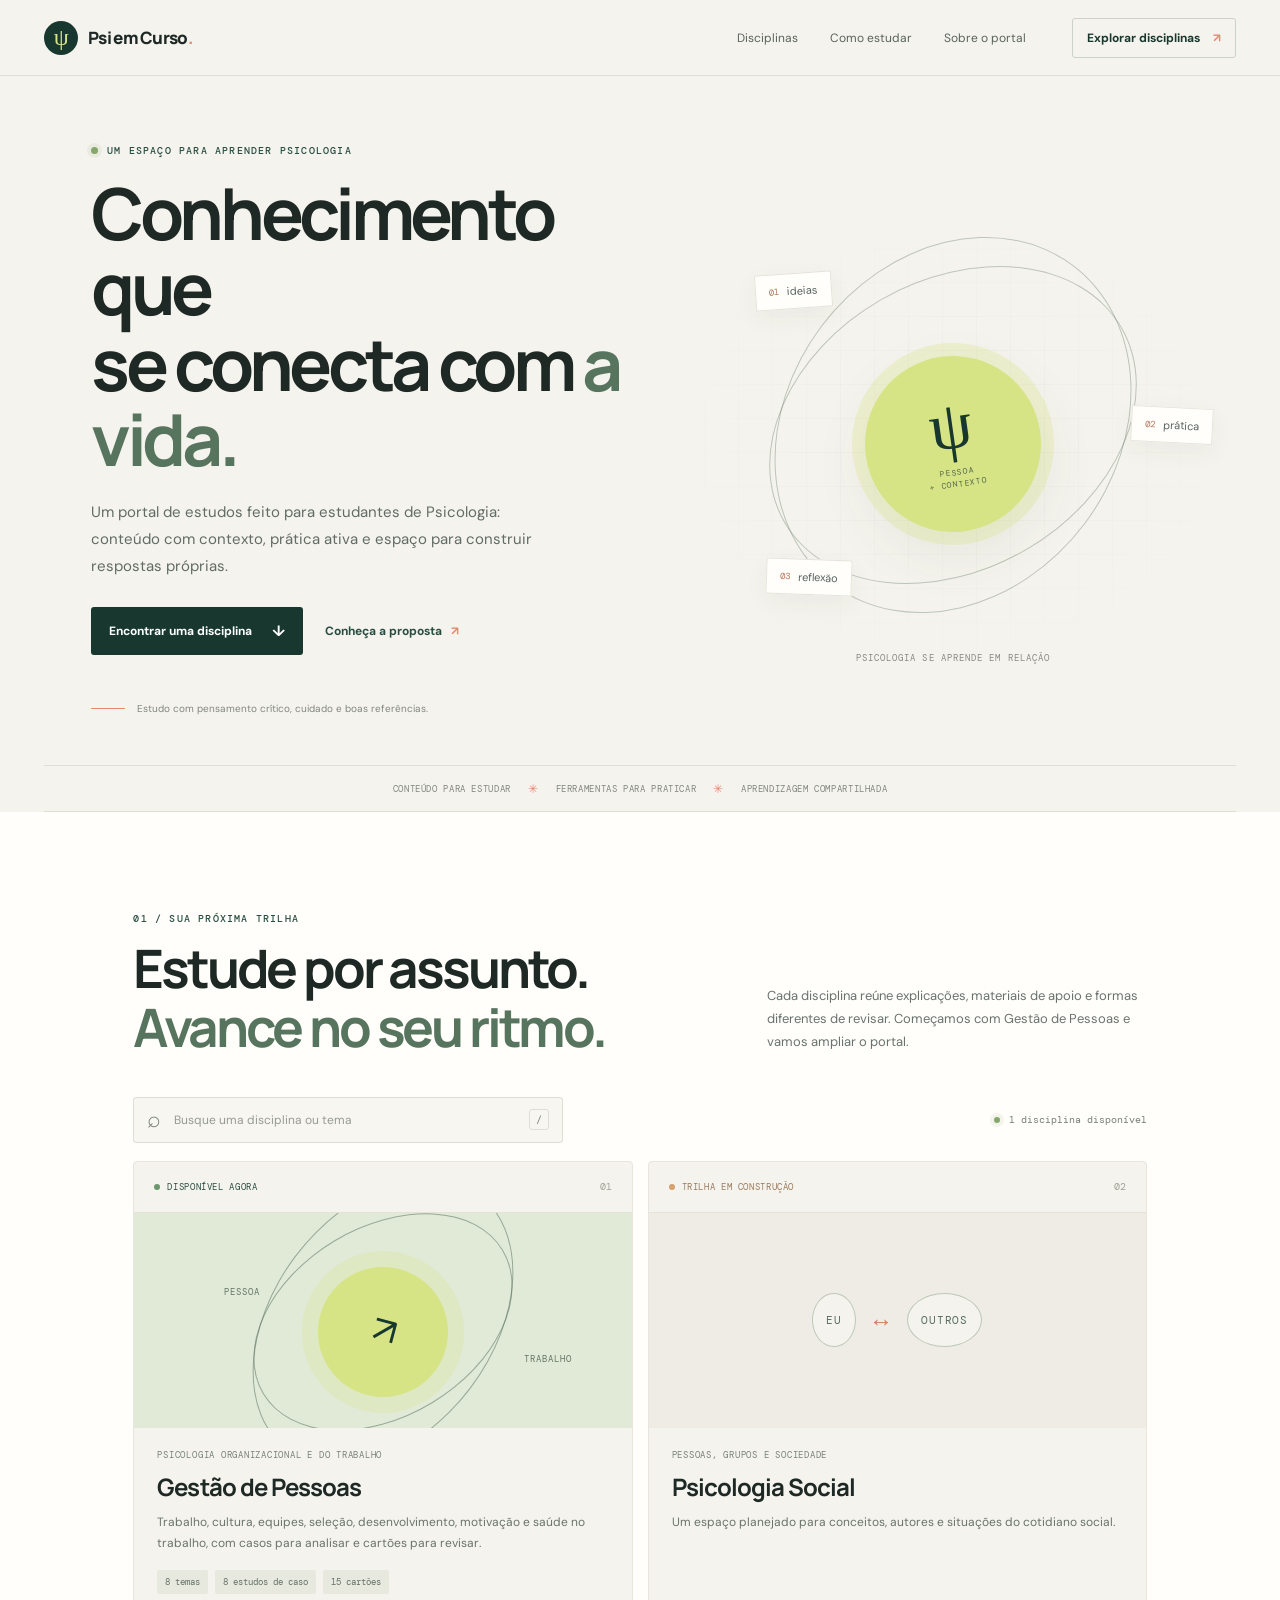
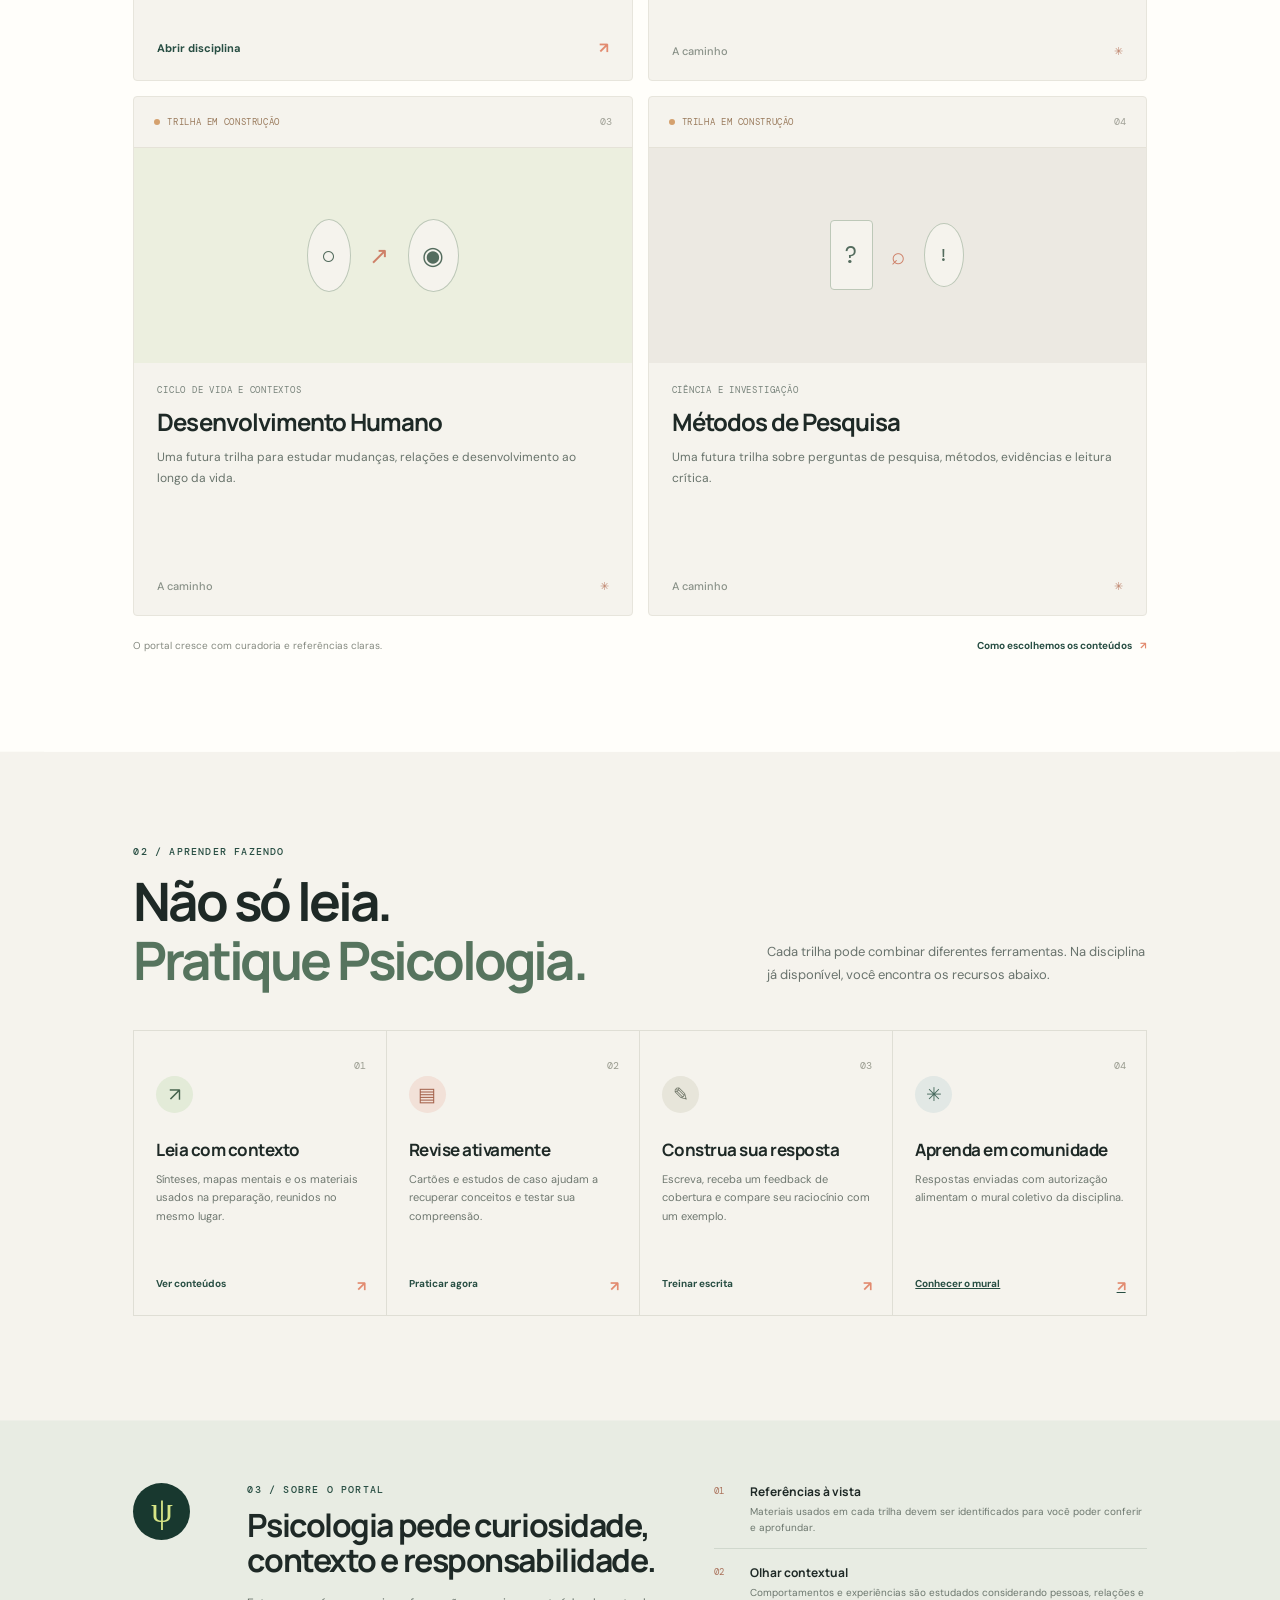
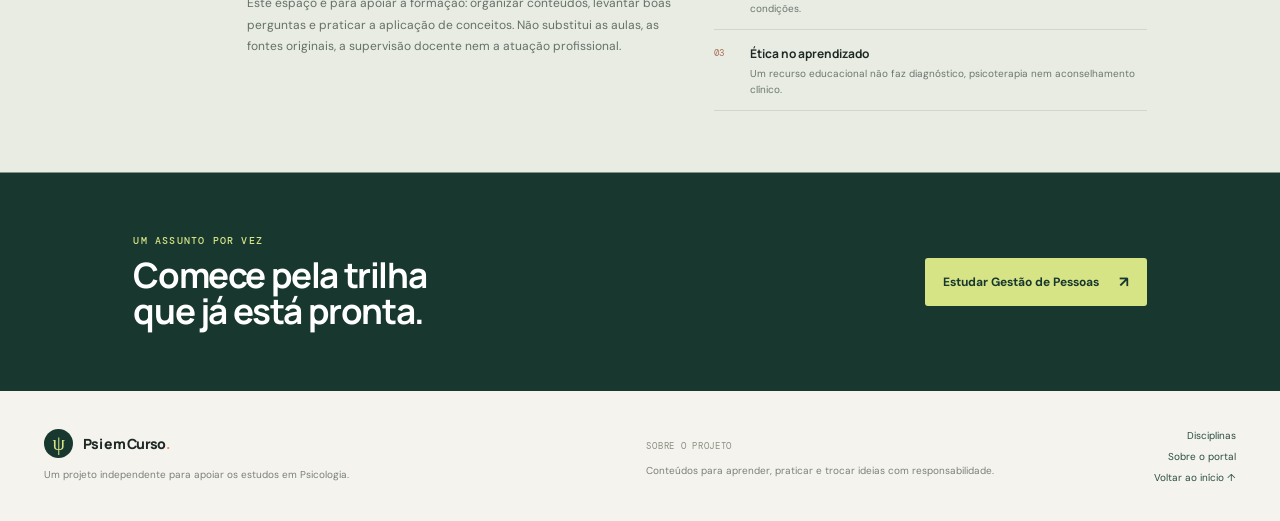
==== commit 620af596: "Remove public AI concept and add project footer" ====
--- a/index.html
+++ b/index.html
@@ -9,7 +9,7 @@
   <link rel="preconnect" href="https://fonts.googleapis.com">
   <link rel="preconnect" href="https://fonts.gstatic.com" crossorigin>
   <link href="https://fonts.googleapis.com/css2?family=DM+Mono:wght@400;500&family=DM+Sans:wght@400;500;600;700&family=Manrope:wght@400;500;600;700;800&display=swap" rel="stylesheet">
-  <link rel="stylesheet" href="portal.css">
+  <link rel="stylesheet" href="portal.css?v=credits1">
   <script src="portal.js" defer></script>
 </head>
 <body>
@@ -76,11 +76,12 @@
       <div class="manifesto-symbol">ψ</div><div class="manifesto-copy"><p class="eyebrow">03 / SOBRE O PORTAL</p><h2>Psicologia pede curiosidade,<br>contexto e responsabilidade.</h2><p>Este espaço é para apoiar a formação: organizar conteúdos, levantar boas perguntas e praticar a aplicação de conceitos. Não substitui as aulas, as fontes originais, a supervisão docente nem a atuação profissional.</p></div>
       <div class="manifesto-values"><div><span>01</span><b>Referências à vista</b><p>Materiais usados em cada trilha devem ser identificados para você poder conferir e aprofundar.</p></div><div><span>02</span><b>Olhar contextual</b><p>Comportamentos e experiências são estudados considerando pessoas, relações e condições.</p></div><div><span>03</span><b>Ética no aprendizado</b><p>Um recurso educacional não faz diagnóstico, psicoterapia nem aconselhamento clínico.</p></div></div>
     </section>
-
-    <section class="ai-section"><div class="ai-mark" aria-hidden="true"><span>ψ</span><i></i><i></i><i></i></div><div class="ai-copy"><p class="eyebrow">UMA IDEIA PARA O FUTURO</p><h2>Um paciente virtual para praticar<br><em>escuta e raciocínio.</em></h2><p>A IA poderia interpretar uma pessoa de um caso documentado, autorizado e sem dados que a identifiquem. Durante a conversa, as informações apareceriam aos poucos enquanto quem estuda conduz a entrevista.</p><div class="ai-guardrails"><span>Casos autorizados e anonimizados</span><span>Feedback com critérios claros</span><span>Simulação educativa</span></div></div><div class="ai-side"><span class="ai-badge">PROPOSTA PARA UMA PRÓXIMA ETAPA</span><p>Depois da conversa, a IA poderia comentar a escuta, as perguntas, o cuidado com os limites éticos e a construção de hipóteses. A devolutiva seria para estudo, com critérios visíveis e espaço para orientação docente.</p><p>Os casos precisariam ter autorização para uso e nenhum dado identificável. A simulação não seria atendimento, diagnóstico nem avaliação profissional.</p><span class="ai-next-step">A IA ainda não está integrada ao portal.</span></div></section>
-
-    <section class="closing-section"><div><p class="eyebrow">UM ASSUNTO POR VEZ</p><h2>Comece pela trilha<br>que já está pronta.</h2></div><a class="button button-lime" href="gestao-de-pessoas.html">Estudar Gestão de Pessoas <span>↗</span></a></section>
+<section class="closing-section"><div><p class="eyebrow">UM ASSUNTO POR VEZ</p><h2>Comece pela trilha<br>que já está pronta.</h2></div><a class="button button-lime" href="gestao-de-pessoas.html">Estudar Gestão de Pessoas <span>↗</span></a></section>
   </main>
-  <footer class="site-footer"><a class="wordmark" href="#inicio"><span class="logo-symbol">ψ</span><span>Psi em Curso<span class="wordmark-dot">.</span></span></a><span>PORTAL DE ESTUDOS DE PSICOLOGIA</span><a href="#inicio">Voltar ao início ↑</a></footer>
+  <footer class="site-footer">
+    <div class="footer-brand"><a class="wordmark" href="#inicio"><span class="logo-symbol">ψ</span><span>Psi em Curso<span class="wordmark-dot">.</span></span></a><p>Um projeto independente para apoiar os estudos em Psicologia.</p></div>
+    <div class="footer-project"><span class="footer-label">SOBRE O PROJETO</span><p>Conteúdos para aprender, praticar e trocar ideias com responsabilidade.</p></div>
+    <nav class="footer-links" aria-label="Links do rodapé"><a href="#disciplinas">Disciplinas</a><a href="#sobre">Sobre o portal</a><a href="#inicio">Voltar ao início ↑</a></nav>
+  </footer>
 </body>
 </html>
--- a/portal.css
+++ b/portal.css
@@ -11,4 +11,7 @@
 .discipline-copy{flex:1;min-height:0}
 .card-link{align-self:stretch}
 .ai-side .ai-next-step{display:block;padding-top:4px;color:#68776a;font:9px var(--mono)}
-@media(max-width:680px){.discipline-grid{grid-auto-rows:500px}.discipline-card,.discipline-card.featured{min-height:500px}.discipline-art,.featured .discipline-art,.coming-art{height:190px;flex-basis:190px}}+@media(max-width:680px){.discipline-grid{grid-auto-rows:500px}.discipline-card,.discipline-card.featured{min-height:500px}.discipline-art,.featured .discipline-art,.coming-art{height:190px;flex-basis:190px}}
+.site-footer{max-width:1280px;min-height:130px;padding:24px 44px;display:grid;grid-template-columns:1.2fr 1fr auto;align-items:center;gap:34px}
+.footer-brand .wordmark{color:var(--ink);font-size:14px}.footer-brand .logo-symbol{width:29px;height:29px;font-size:20px}.footer-brand>p,.footer-project p{margin:9px 0 0;color:#7a8178;font-size:10px;line-height:1.6}.footer-label{font:9px var(--mono);letter-spacing:.08em;color:#898e83}.footer-links{display:grid;gap:8px;justify-items:end}.footer-links a{font-size:10px;text-decoration:none;color:var(--green)}
+@media(max-width:680px){.site-footer{grid-template-columns:1fr auto;gap:19px;padding:22px 18px}.footer-project{grid-column:1 / -1;grid-row:2}.footer-links{grid-column:2;grid-row:1 / span 2;align-self:center}}
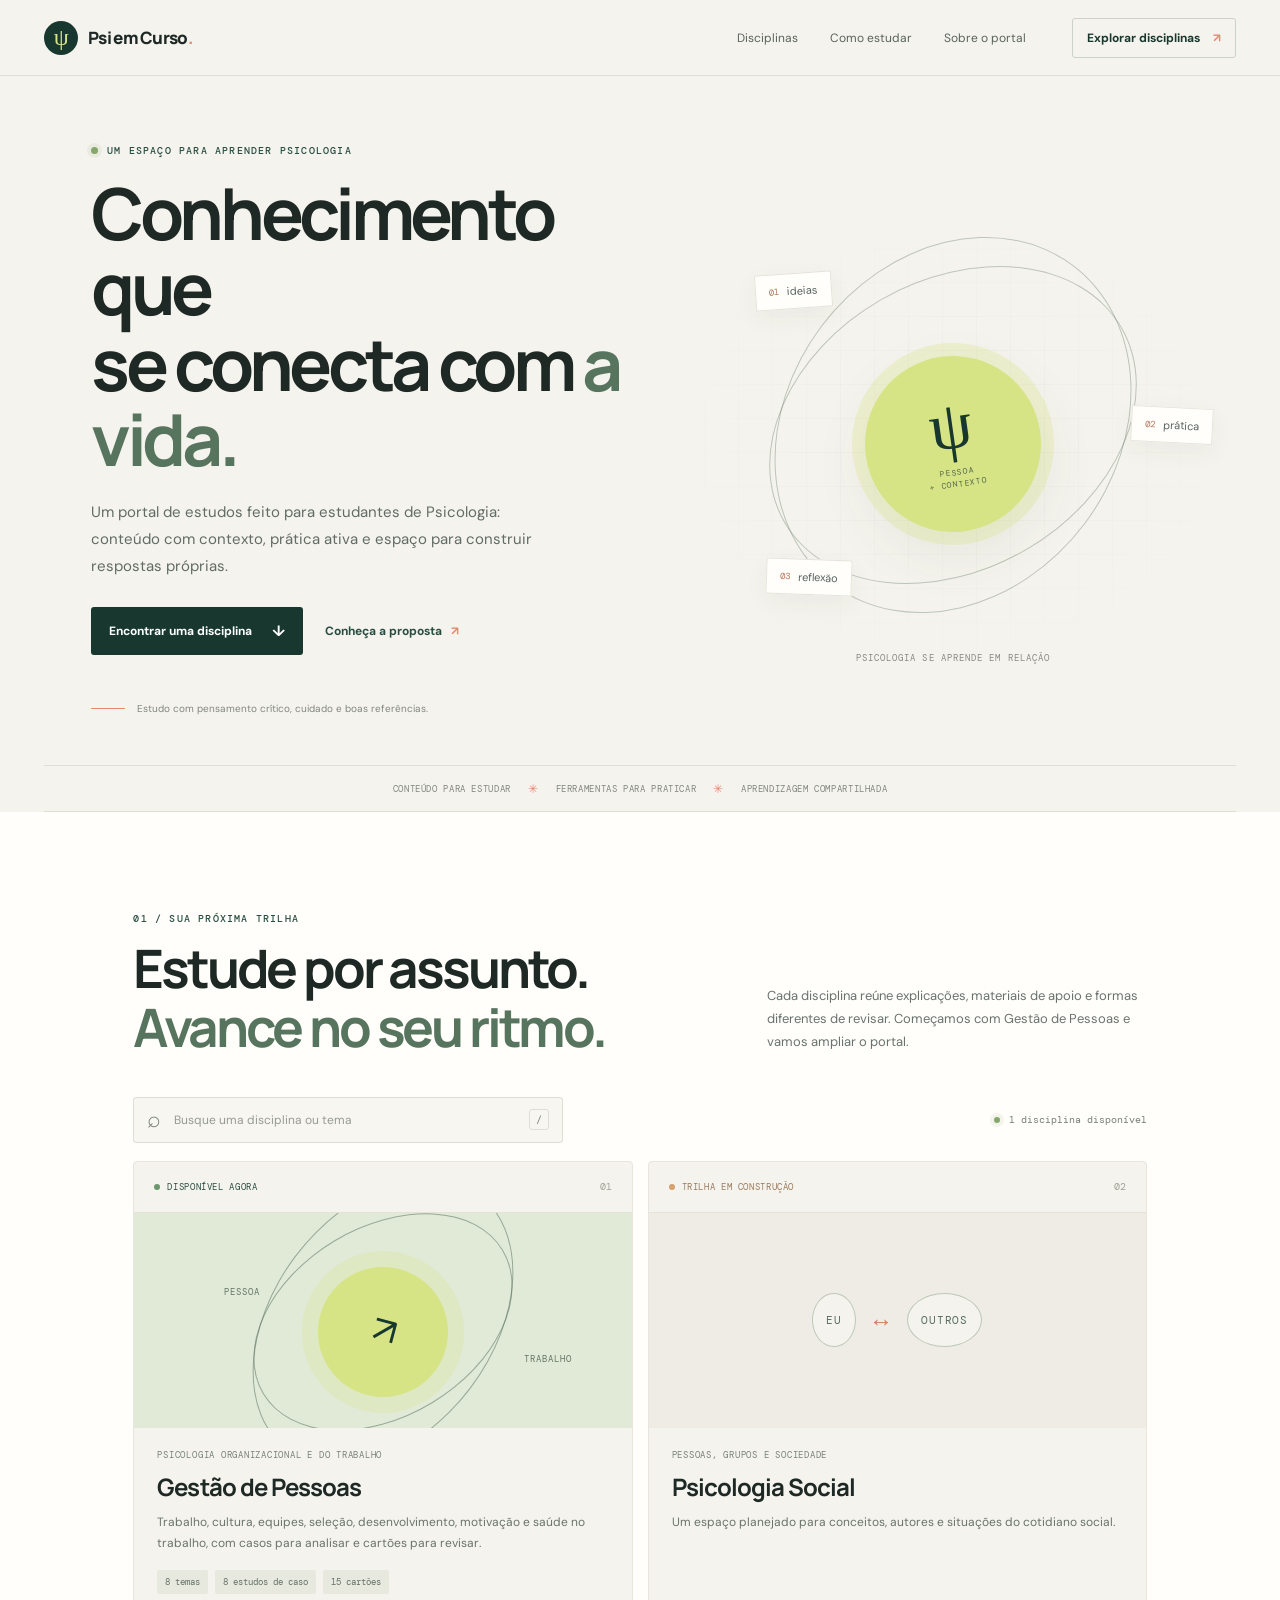
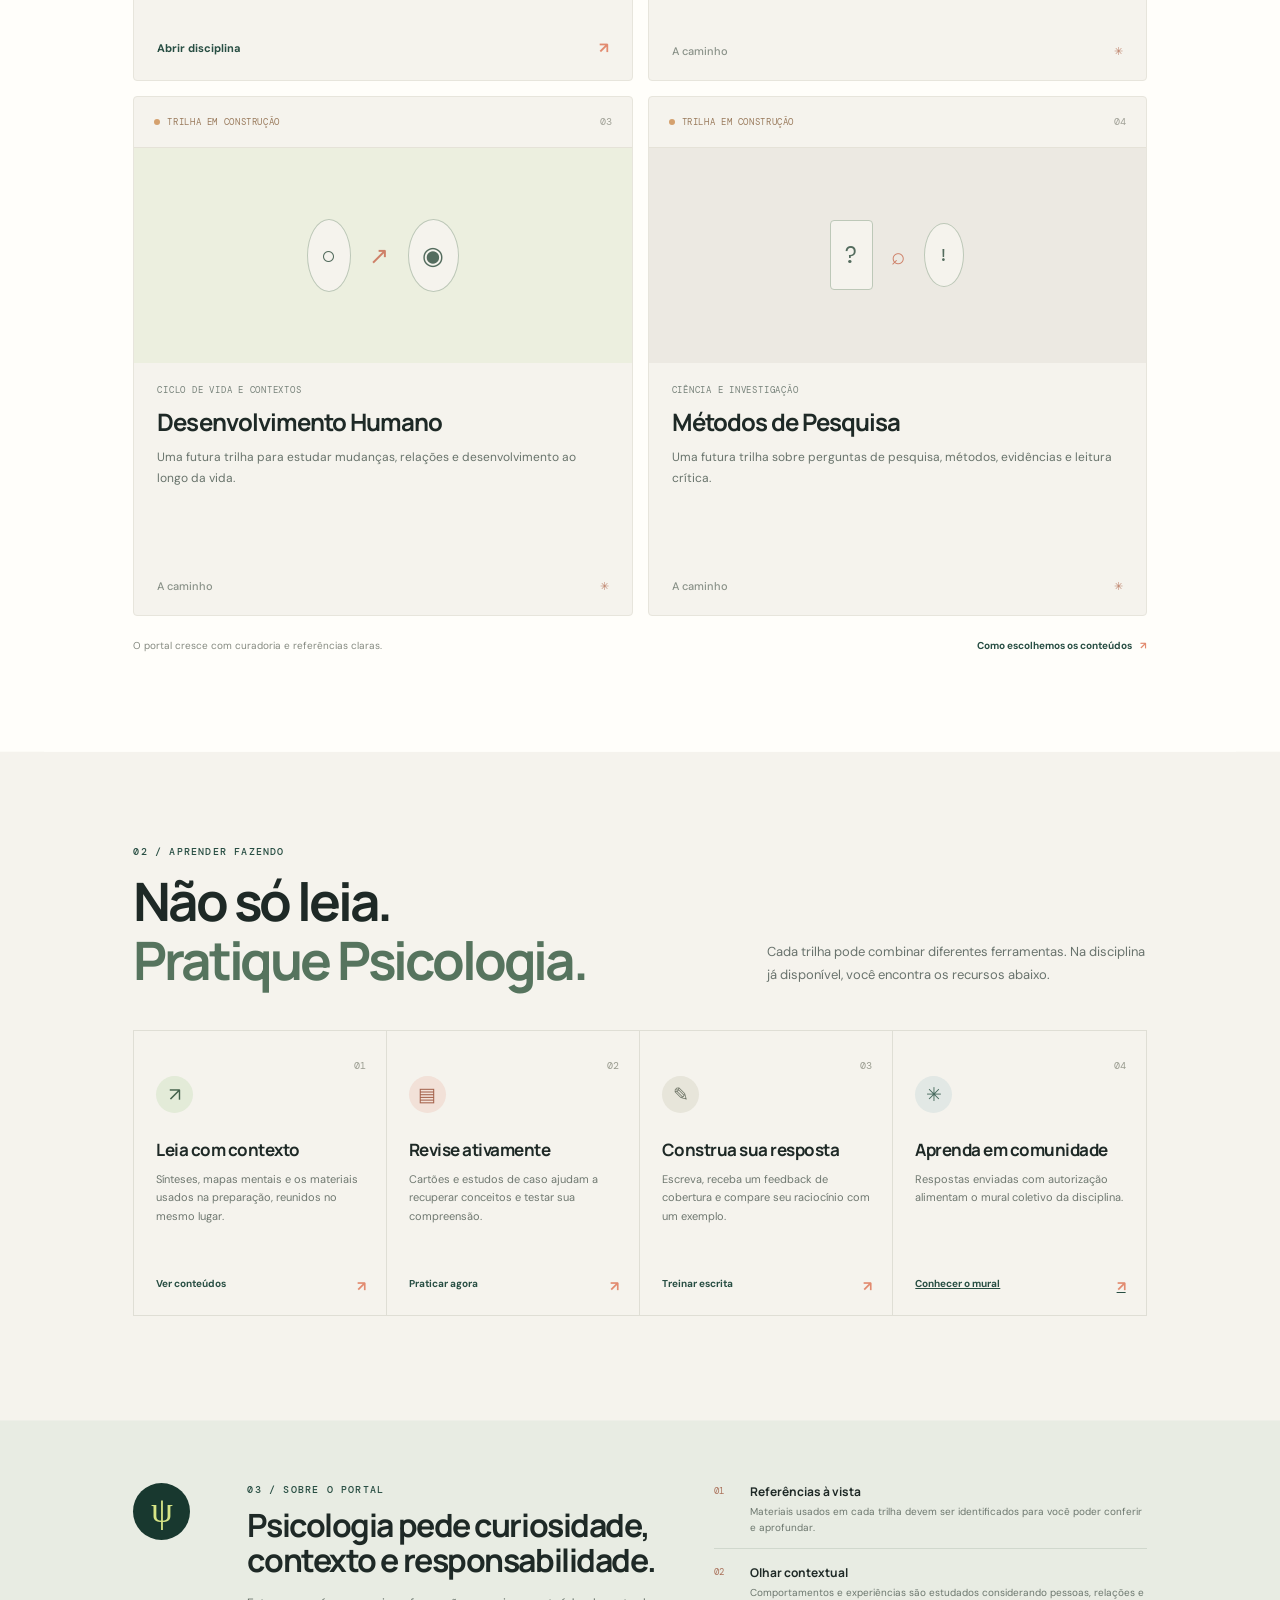
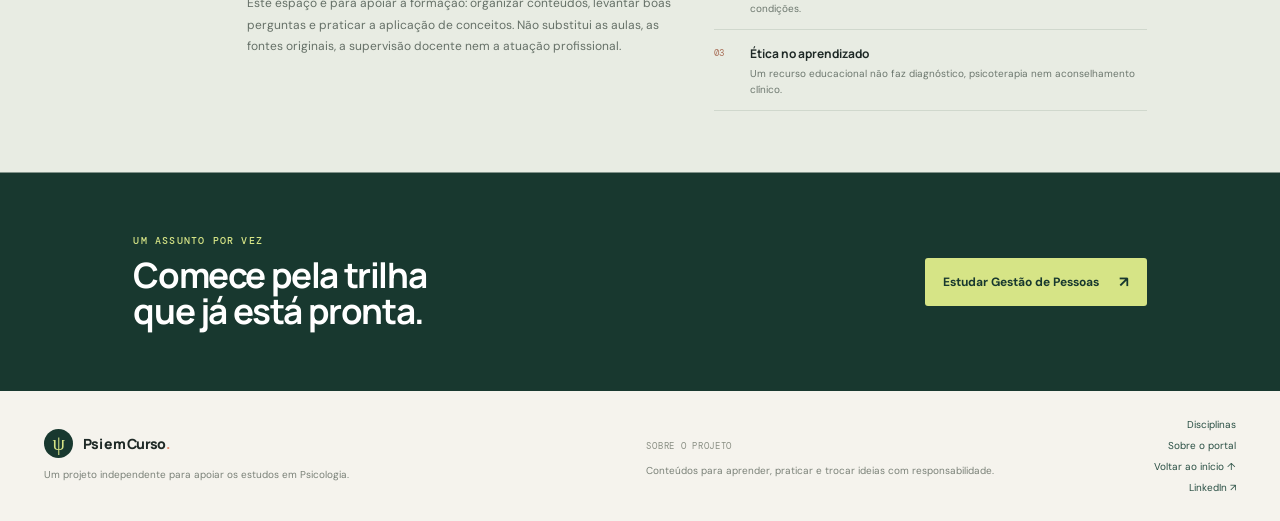
==== commit 37b36738: "Add LinkedIn link to portal footer" ====
--- a/index.html
+++ b/index.html
@@ -9,7 +9,7 @@
   <link rel="preconnect" href="https://fonts.googleapis.com">
   <link rel="preconnect" href="https://fonts.gstatic.com" crossorigin>
   <link href="https://fonts.googleapis.com/css2?family=DM+Mono:wght@400;500&family=DM+Sans:wght@400;500;600;700&family=Manrope:wght@400;500;600;700;800&display=swap" rel="stylesheet">
-  <link rel="stylesheet" href="portal.css?v=credits1">
+  <link rel="stylesheet" href="portal.css?v=linkedin1">
   <script src="portal.js" defer></script>
 </head>
 <body>
@@ -81,7 +81,7 @@
   <footer class="site-footer">
     <div class="footer-brand"><a class="wordmark" href="#inicio"><span class="logo-symbol">ψ</span><span>Psi em Curso<span class="wordmark-dot">.</span></span></a><p>Um projeto independente para apoiar os estudos em Psicologia.</p></div>
     <div class="footer-project"><span class="footer-label">SOBRE O PROJETO</span><p>Conteúdos para aprender, praticar e trocar ideias com responsabilidade.</p></div>
-    <nav class="footer-links" aria-label="Links do rodapé"><a href="#disciplinas">Disciplinas</a><a href="#sobre">Sobre o portal</a><a href="#inicio">Voltar ao início ↑</a></nav>
+    <nav class="footer-links" aria-label="Links do rodapé"><a href="#disciplinas">Disciplinas</a><a href="#sobre">Sobre o portal</a><a href="#inicio">Voltar ao início ↑</a><a class="footer-linkedin" href="https://www.linkedin.com/in/gustavo-dos-santos-moura-66321430a/" target="_blank" rel="noopener noreferrer">LinkedIn ↗</a></nav>
   </footer>
 </body>
-</html>+</html>
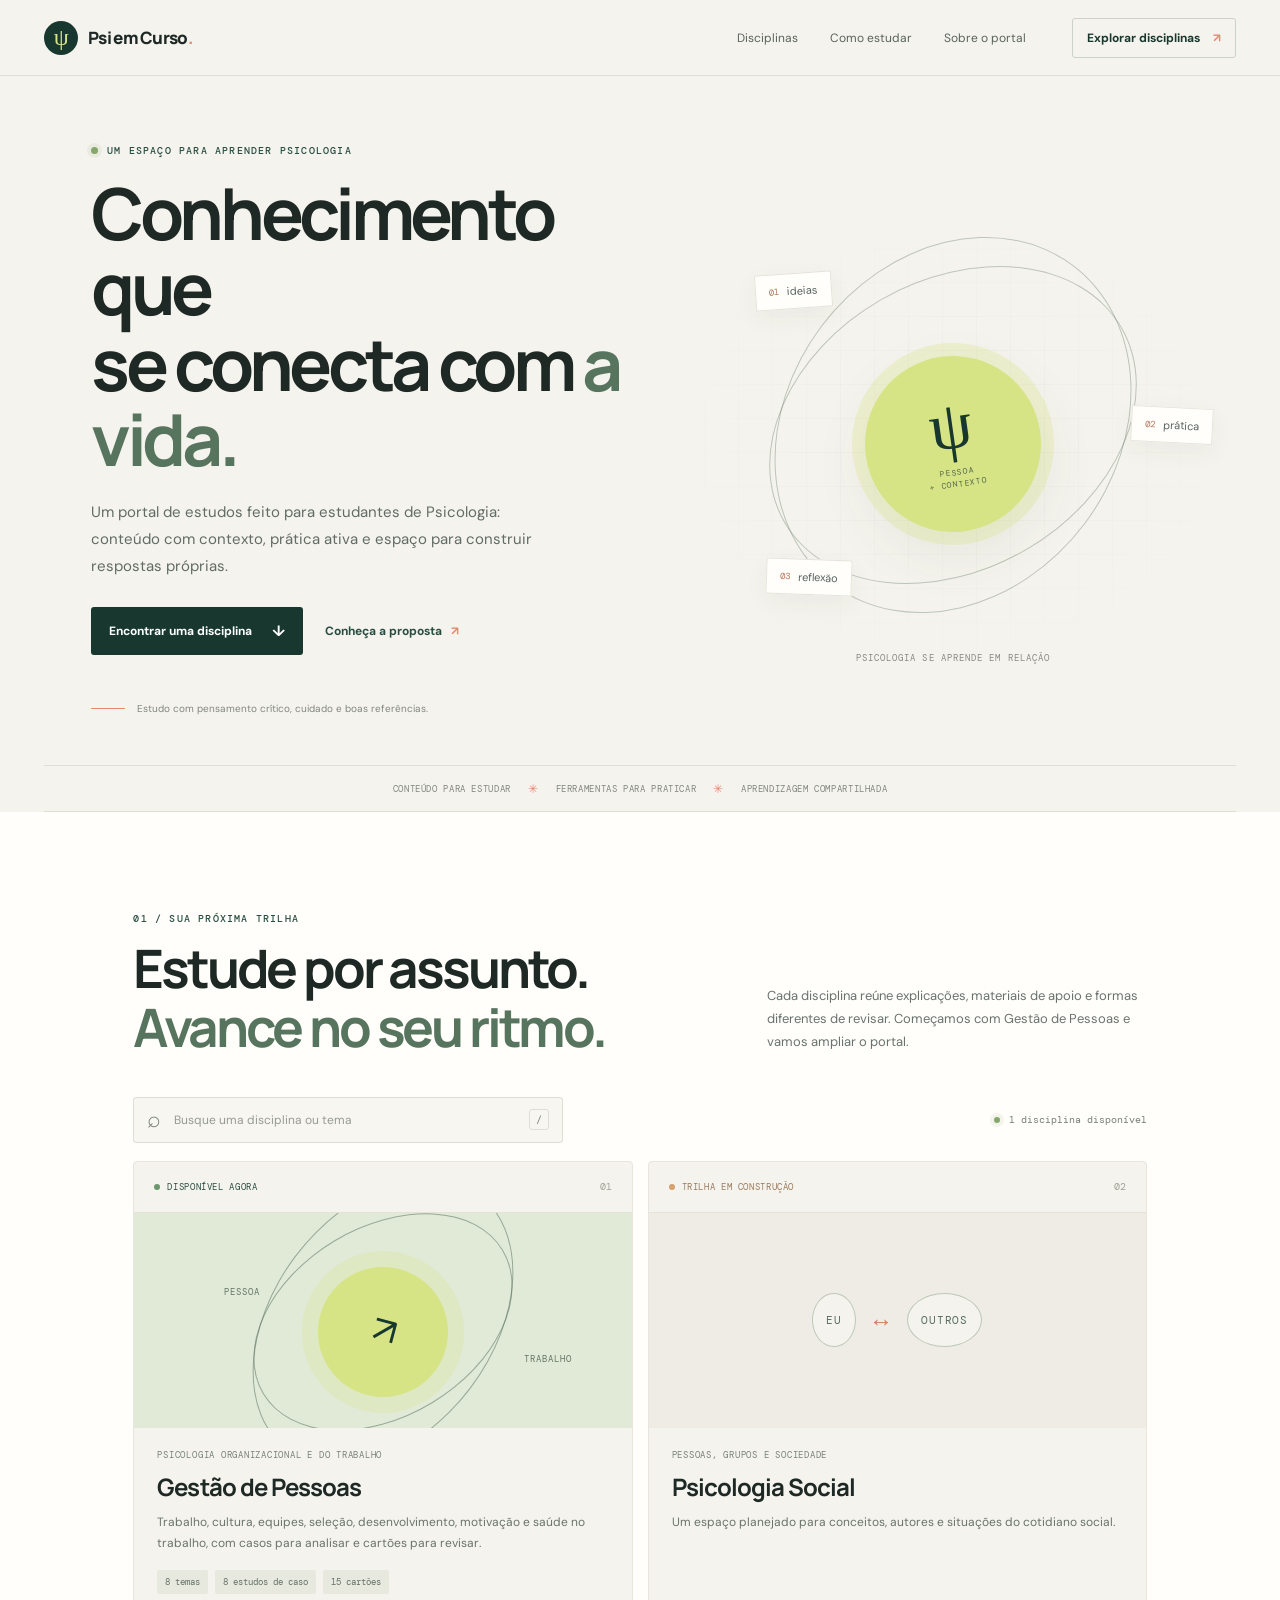
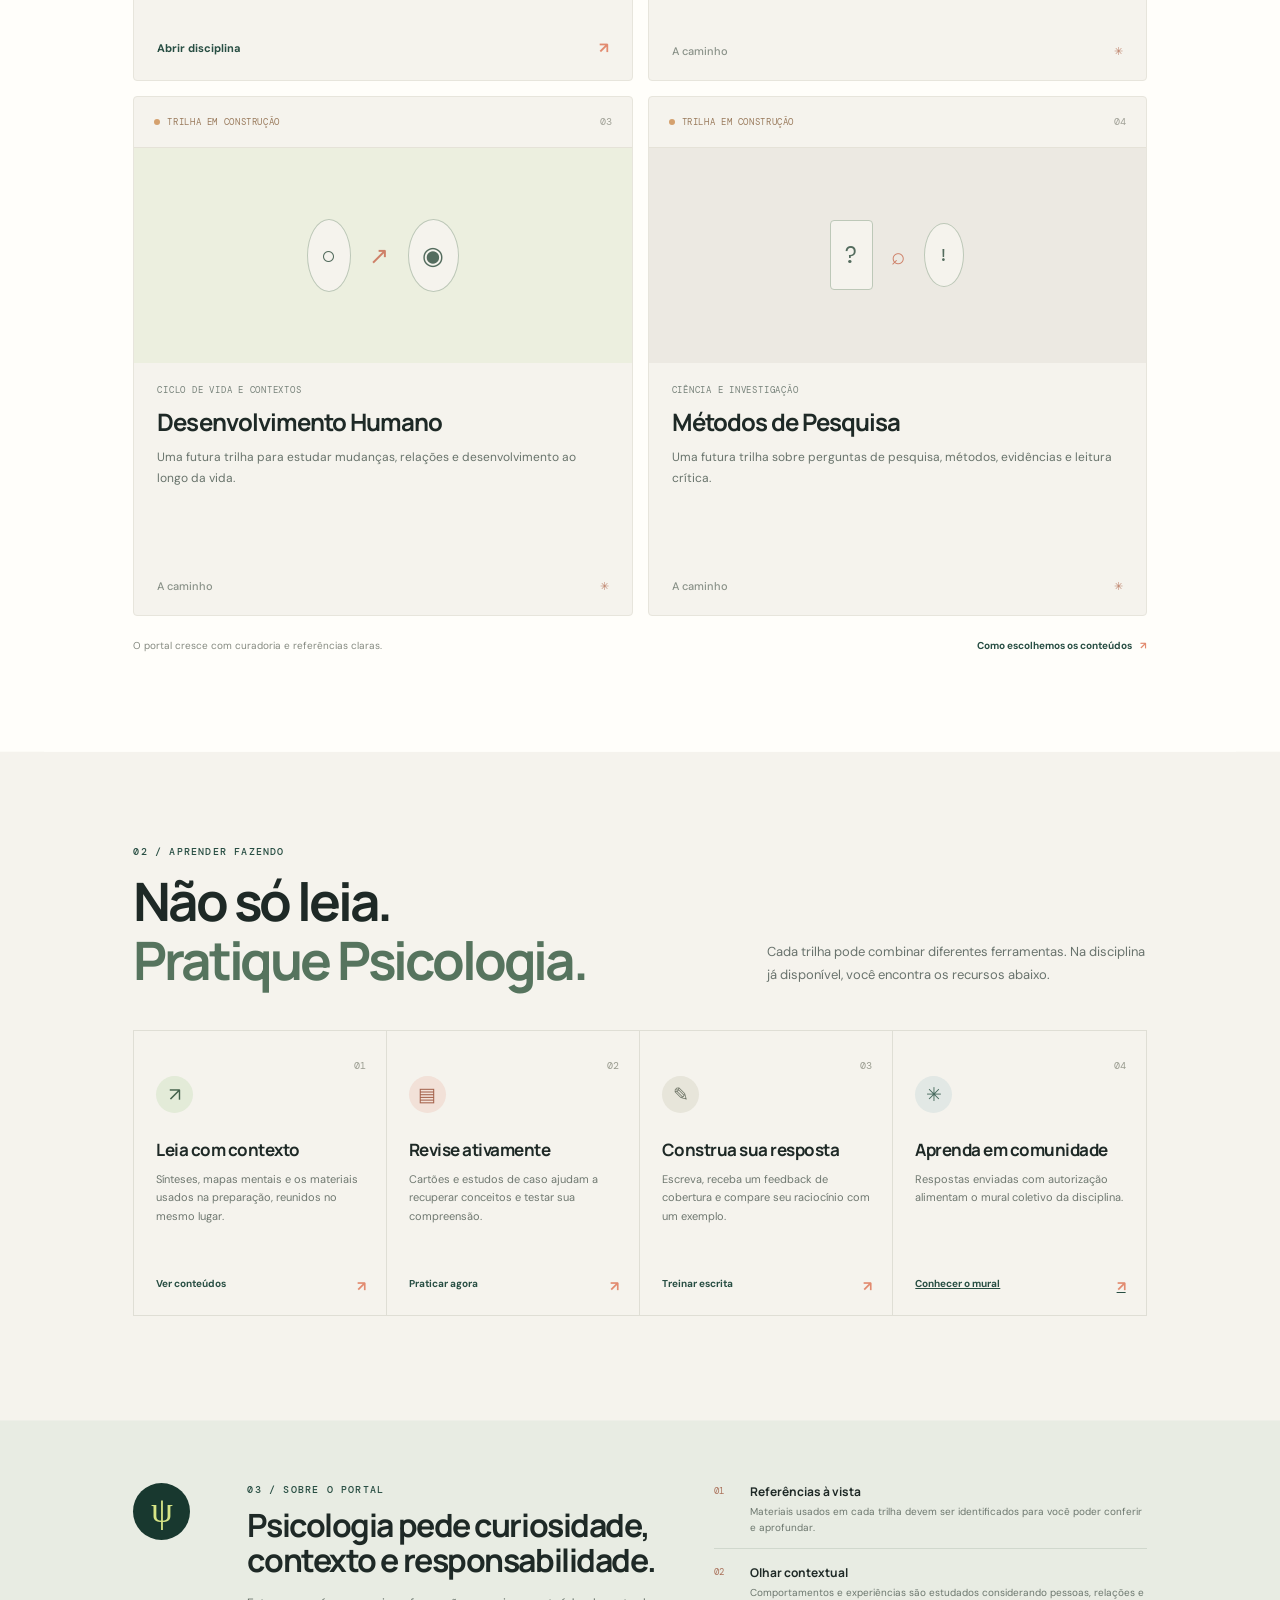
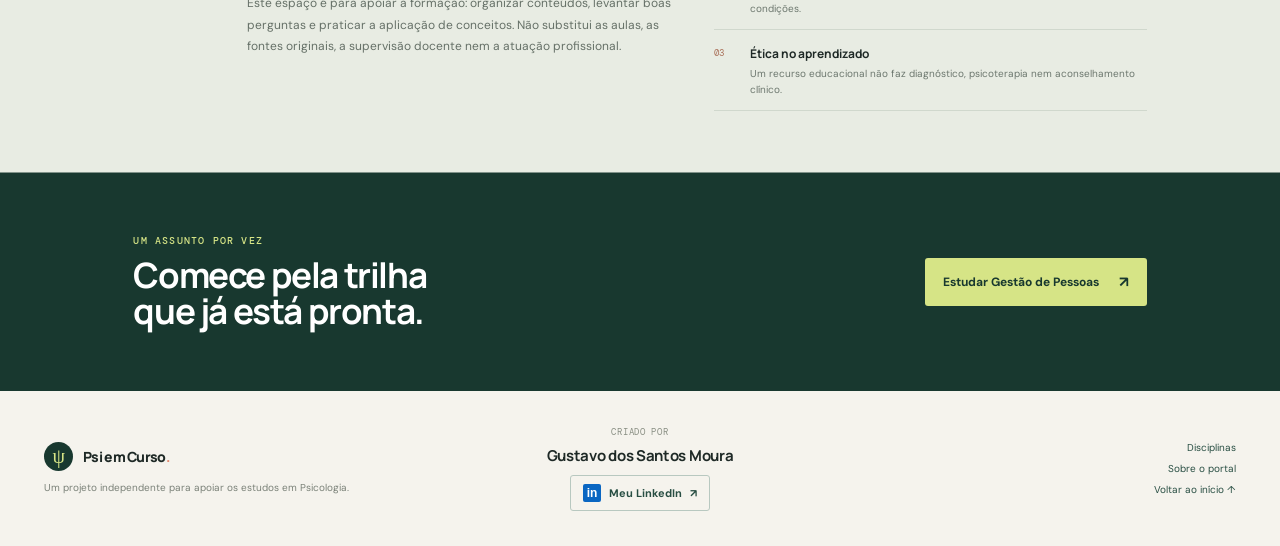
==== commit 581c69bb: "Center creator credit in portal footer" ====
--- a/index.html
+++ b/index.html
@@ -6,10 +6,11 @@
   <meta name="theme-color" content="#f5f3ed">
   <meta name="description" content="Um portal para aprender Psicologia com conteúdo, prática, referências e estudo conectado.">
   <title>Psi em Curso | Portal de estudos de Psicologia</title>
+  <link rel="icon" type="image/svg+xml" href="assets/psi-mark.svg">
   <link rel="preconnect" href="https://fonts.googleapis.com">
   <link rel="preconnect" href="https://fonts.gstatic.com" crossorigin>
   <link href="https://fonts.googleapis.com/css2?family=DM+Mono:wght@400;500&family=DM+Sans:wght@400;500;600;700&family=Manrope:wght@400;500;600;700;800&display=swap" rel="stylesheet">
-  <link rel="stylesheet" href="portal.css?v=linkedin1">
+  <link rel="stylesheet" href="portal.css?v=creator-center1">
   <script src="portal.js" defer></script>
 </head>
 <body>
@@ -80,8 +81,8 @@
   </main>
   <footer class="site-footer">
     <div class="footer-brand"><a class="wordmark" href="#inicio"><span class="logo-symbol">ψ</span><span>Psi em Curso<span class="wordmark-dot">.</span></span></a><p>Um projeto independente para apoiar os estudos em Psicologia.</p></div>
-    <div class="footer-project"><span class="footer-label">SOBRE O PROJETO</span><p>Conteúdos para aprender, praticar e trocar ideias com responsabilidade.</p></div>
-    <nav class="footer-links" aria-label="Links do rodapé"><a href="#disciplinas">Disciplinas</a><a href="#sobre">Sobre o portal</a><a href="#inicio">Voltar ao início ↑</a><a class="footer-linkedin" href="https://www.linkedin.com/in/gustavo-dos-santos-moura-66321430a/" target="_blank" rel="noopener noreferrer">LinkedIn ↗</a></nav>
+    <div class="footer-credit"><span class="footer-label">CRIADO POR</span><strong>Gustavo dos Santos Moura</strong><a class="footer-linkedin" href="https://www.linkedin.com/in/gustavo-dos-santos-moura-66321430a/" target="_blank" rel="noopener noreferrer"><span class="linkedin-mark" aria-hidden="true">in</span>Meu LinkedIn <span aria-hidden="true">↗</span></a></div>
+    <nav class="footer-links" aria-label="Links do rodapé"><a href="#disciplinas">Disciplinas</a><a href="#sobre">Sobre o portal</a><a href="#inicio">Voltar ao início ↑</a></nav>
   </footer>
 </body>
 </html>
--- a/portal.css
+++ b/portal.css
@@ -14,4 +14,12 @@
 @media(max-width:680px){.discipline-grid{grid-auto-rows:500px}.discipline-card,.discipline-card.featured{min-height:500px}.discipline-art,.featured .discipline-art,.coming-art{height:190px;flex-basis:190px}}
 .site-footer{max-width:1280px;min-height:130px;padding:24px 44px;display:grid;grid-template-columns:1.2fr 1fr auto;align-items:center;gap:34px}
 .footer-brand .wordmark{color:var(--ink);font-size:14px}.footer-brand .logo-symbol{width:29px;height:29px;font-size:20px}.footer-brand>p,.footer-project p{margin:9px 0 0;color:#7a8178;font-size:10px;line-height:1.6}.footer-label{font:9px var(--mono);letter-spacing:.08em;color:#898e83}.footer-links{display:grid;gap:8px;justify-items:end}.footer-links a{font-size:10px;text-decoration:none;color:var(--green)}
-@media(max-width:680px){.site-footer{grid-template-columns:1fr auto;gap:19px;padding:22px 18px}.footer-project{grid-column:1 / -1;grid-row:2}.footer-links{grid-column:2;grid-row:1 / span 2;align-self:center}}+@media(max-width:680px){.site-footer{grid-template-columns:1fr auto;gap:19px;padding:22px 18px}.footer-project{grid-column:1 / -1;grid-row:2}.footer-links{grid-column:2;grid-row:1 / span 2;align-self:center}}
+.site-footer{min-height:155px;grid-template-columns:1fr 1.2fr 1fr;padding:27px 44px;gap:28px}
+.footer-brand{grid-column:1}.footer-credit{grid-column:2;justify-self:center;display:grid;justify-items:center;gap:7px;text-align:center}
+.footer-credit strong{font:700 15px var(--display);letter-spacing:-.02em;color:var(--ink)}
+.footer-linkedin{display:inline-flex;align-items:center;gap:8px;margin-top:2px;padding:8px 12px;border:1px solid #b8c8c0;border-radius:3px;color:var(--green);font-size:11px;font-weight:700;text-decoration:none;transition:background .16s,color .16s}
+.footer-linkedin:hover{background:var(--deep);color:white!important}
+.linkedin-mark{width:18px;height:18px;display:grid;place-items:center;border-radius:2px;background:#0a66c2;color:#fff;font:700 12px Arial,sans-serif}
+.footer-links{grid-column:3;justify-self:end}
+@media(max-width:680px){.site-footer{grid-template-columns:1fr 1fr;gap:24px 15px;padding:25px 18px}.footer-brand{grid-column:1;grid-row:2}.footer-credit{grid-column:1 / -1;grid-row:1;justify-self:center}.footer-links{grid-column:2;grid-row:2;justify-self:end;align-self:center}}
